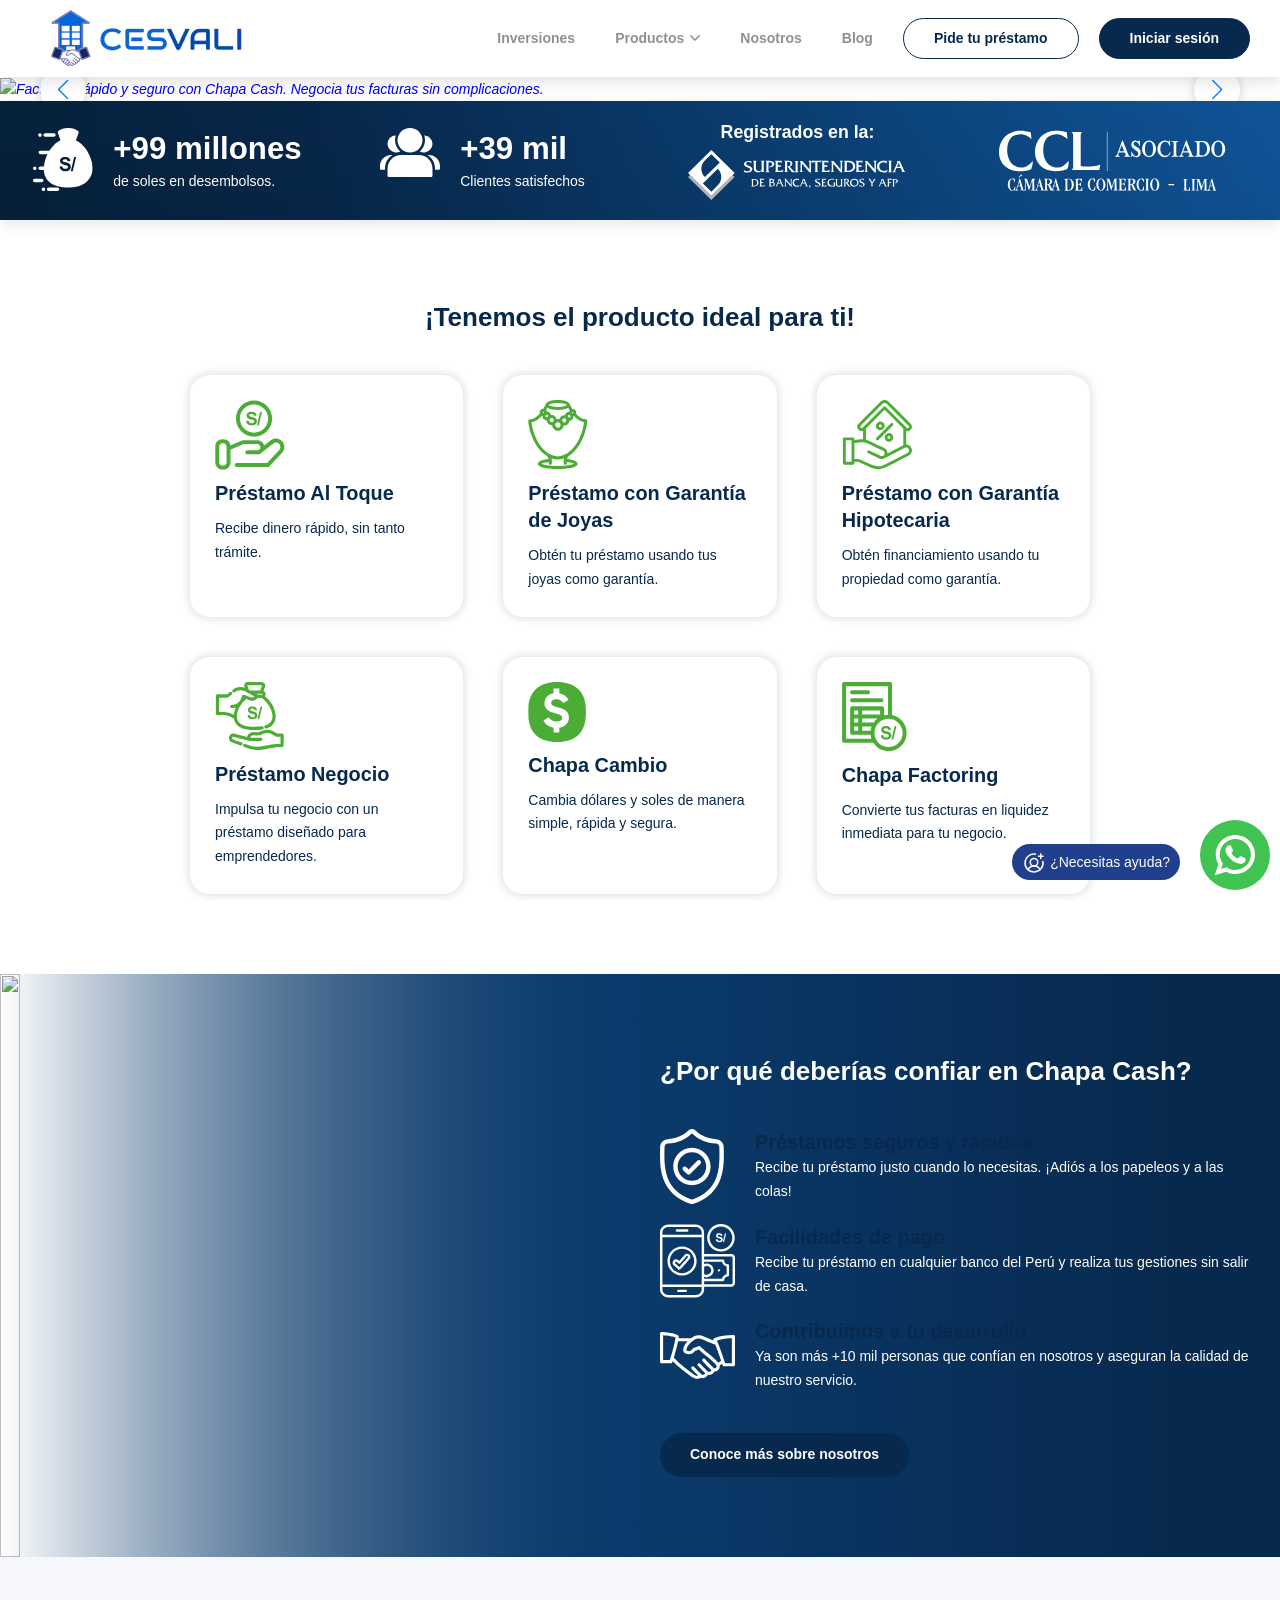
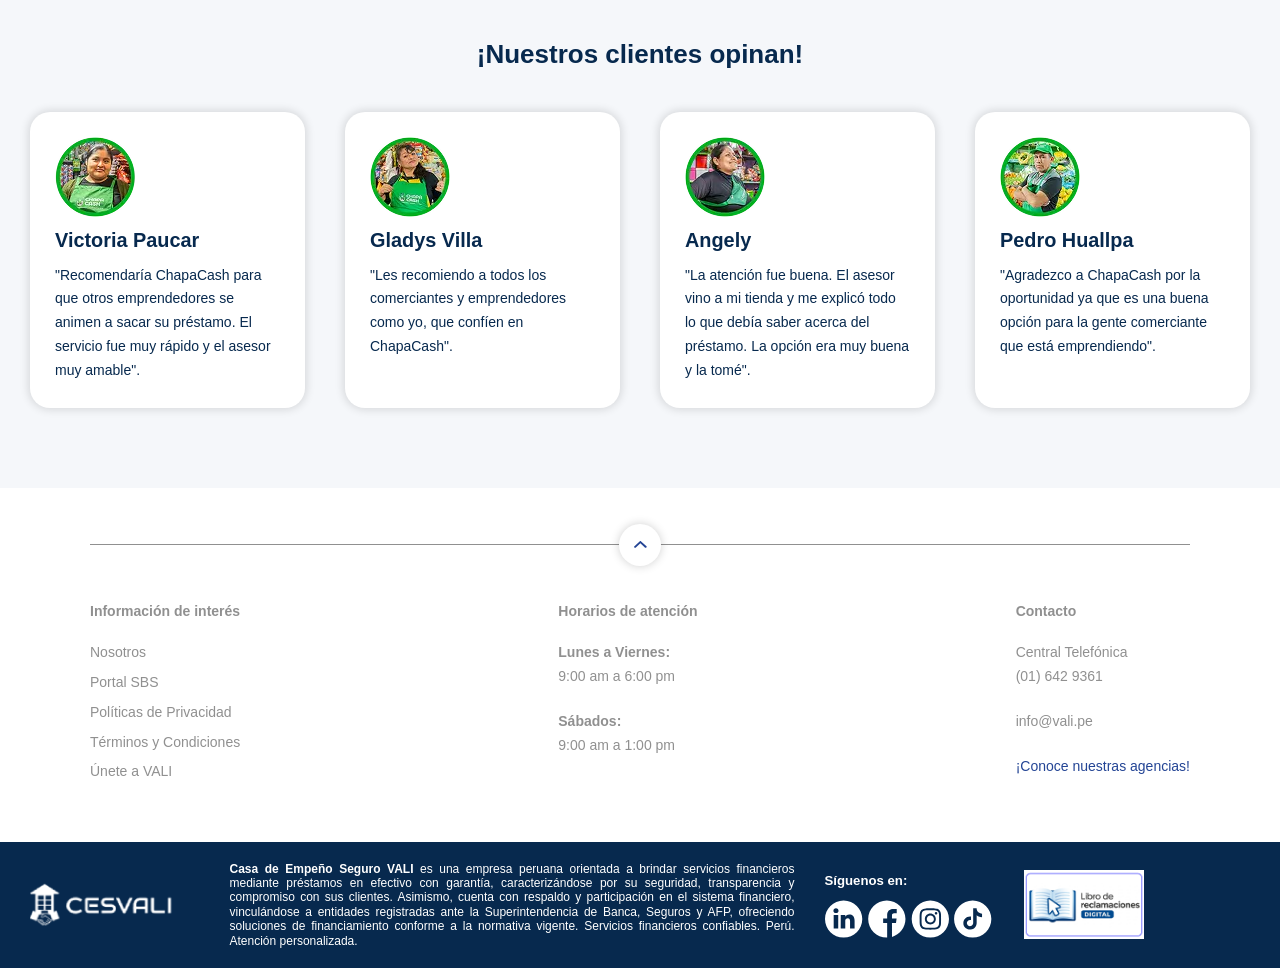
==== index.html @ 9a9c627a "up2026" ====
<!DOCTYPE html>
<!-- saved from url=(0025)https://chapacash.com.pe/ -->
<html lang="es"><head><meta http-equiv="Content-Type" content="text/html; charset=UTF-8">
    
    <meta name="viewport" content="width=device-width, initial-scale=1.0">
<title>CESVALI | Préstamos online | Préstamos con garantía</title>
    	<style>img:is([sizes="auto" i], [sizes^="auto," i]) { contain-intrinsic-size: 3000px 1500px }</style>
	
<!-- Google Tag Manager for WordPress by gtm4wp.com -->
<script async src="./js/vendor/gtm.js"></script>
<script data-cfasync="false" data-pagespeed-no-defer="">
	var gtm4wp_datalayer_name = "dataLayer";
	var dataLayer = dataLayer || [];
</script>
<!-- End Google Tag Manager for WordPress by gtm4wp.com -->
<!-- Optimización en motores de búsqueda por Rank Math PRO -  https://rankmath.com/ -->
<meta name="description" content="Casa de Empeño Seguro VALI, empresa registrada en la SBS, ofrece préstamos en efectivo con garantía y atención personalizada. ¡Solicita el tuyo hoy!.">
<meta name="robots" content="follow, index, max-snippet:-1, max-video-preview:-1, max-image-preview:large">
<link rel="canonical" href="https://chapacash.com.pe/">
<meta property="og:locale" content="es_ES">
<meta property="og:type" content="website">
<meta property="og:title" content="CESVALI | Préstamos online | Préstamos con garantía">
<meta property="og:description" content="Chapa Cash, empresa registrada en la SBS, con más de 15,000 clientes y ofrece préstamos personales, con garantía y para negocios. ¡Solicita el tuyo hoy!.">
<meta property="og:url" content="https://chapacash.com.pe/">
<meta property="og:site_name" content="Chapa Cash">
<meta property="og:updated_time" content="2026-01-22T10:25:17-05:00">
<meta name="twitter:card" content="summary_large_image">
<meta name="twitter:title" content="CESVALI | Préstamos online | Préstamos con garantía">
<meta name="twitter:description" content="Casa de Empeño Seguro VALI, empresa registrada en la SBS, ofrece préstamos en efectivo con garantía y atención personalizada. ¡Solicita el tuyo hoy!.">
<meta name="twitter:label1" content="Escrito por">
<meta name="twitter:data1" content="Contenidos Chapa Cash">
<meta name="twitter:label2" content="Tiempo de lectura">
<meta name="twitter:data2" content="Menos de un minuto">
<script type="application/ld+json" class="rank-math-schema-pro">{"@context":"https://schema.org","@graph":[{"@type":"Place","@id":"https://chapacash.com.pe/#place","geo":{"@type":"GeoCoordinates","latitude":"-12.113173719716611","longitude":" -77.04455110586906"},"hasMap":"https://www.google.com/maps/search/?api=1&amp;query=-12.113173719716611, -77.04455110586906","address":{"@type":"PostalAddress","streetAddress":"Av. Mariscal La Mar 750","addressLocality":"Lima","addressRegion":"Lima","postalCode":"Lima 18"}},{"@type":["FinancialService","Organization"],"@id":"https://chapacash.com.pe/#organization","name":"Chapa Cash","url":"https://chapacash.com.pe","sameAs":["https://www.facebook.com/Chapacash"],"email":"info@chapacash.com.pe","address":{"@type":"PostalAddress","streetAddress":"Av. Mariscal La Mar 750","addressLocality":"Lima","addressRegion":"Lima","postalCode":"Lima 18"},"logo":{"@type":"ImageObject","@id":"https://chapacash.com.pe/#logo","url":"https://chapacash.com.pe/wp-content/uploads/2025/03/LOGO-CHAPACASH-01.png","contentUrl":"https://chapacash.com.pe/wp-content/uploads/2025/03/LOGO-CHAPACASH-01.png","caption":"CESVALI","inLanguage":"es","width":"2250","height":"2250"},"openingHours":["Monday,Tuesday,Wednesday,Thursday,Friday 09:00-18:00","Saturday 09:00-13:00"],"description":"Casa de Empe\u00f1o Seguro VALI brinda servicios financieros confiables en Per\u00fa mediante pr\u00e9stamos en efectivo con garant\u00eda, con procesos r\u00e1pidos, transparencia y atenci\u00f3n personalizada.","legalName":"20603736258","location":{"@id":"https://chapacash.com.pe/#place"},"image":{"@id":"https://chapacash.com.pe/#logo"},"telephone":"016429361"},{"@type":"WebSite","@id":"https://chapacash.com.pe/#website","url":"https://chapacash.com.pe","name":"Chapa Cash","alternateName":"Chapa Cash","publisher":{"@id":"https://chapacash.com.pe/#organization"},"inLanguage":"es","potentialAction":{"@type":"SearchAction","target":"https://chapacash.com.pe/?s={search_term_string}","query-input":"required name=search_term_string"}},{"@type":"WebPage","@id":"https://chapacash.com.pe/#webpage","url":"https://chapacash.com.pe/","name":"Chapa Cash | Pr\u00e9stamos online | Pr\u00e9stamos con garant\u00eda","datePublished":"2019-05-14T02:47:32-05:00","dateModified":"2026-01-22T10:25:17-05:00","about":{"@id":"https://chapacash.com.pe/#organization"},"isPartOf":{"@id":"https://chapacash.com.pe/#website"},"inLanguage":"es"}]}</script>
<meta name="google-site-verification" content="Toe5uZxpFS9W_JtcWbZVCgaFG1nplwJ4oa2JSf9uozc">
<!-- /Plugin Rank Math WordPress SEO -->

<link rel="dns-prefetch" href="https://cdn.jsdelivr.net/">
<link rel="dns-prefetch" href="https://fonts.googleapis.com/">
<script type="text/javascript">
/* <![CDATA[ */
window._wpemojiSettings = {"baseUrl":"https:\/\/s.w.org\/images\/core\/emoji\/16.0.1\/72x72\/","ext":".png","svgUrl":"https:\/\/s.w.org\/images\/core\/emoji\/16.0.1\/svg\/","svgExt":".svg","source":{"concatemoji":"https:\/\/chapacash.com.pe\/wp-includes\/js\/wp-emoji-release.min.js?ver=6.8.5"}};
/*! This file is auto-generated */
!function(s,n){var o,i,e;function c(e){try{var t={supportTests:e,timestamp:(new Date).valueOf()};sessionStorage.setItem(o,JSON.stringify(t))}catch(e){}}function p(e,t,n){e.clearRect(0,0,e.canvas.width,e.canvas.height),e.fillText(t,0,0);var t=new Uint32Array(e.getImageData(0,0,e.canvas.width,e.canvas.height).data),a=(e.clearRect(0,0,e.canvas.width,e.canvas.height),e.fillText(n,0,0),new Uint32Array(e.getImageData(0,0,e.canvas.width,e.canvas.height).data));return t.every(function(e,t){return e===a[t]})}function u(e,t){e.clearRect(0,0,e.canvas.width,e.canvas.height),e.fillText(t,0,0);for(var n=e.getImageData(16,16,1,1),a=0;a<n.data.length;a++)if(0!==n.data[a])return!1;return!0}function f(e,t,n,a){switch(t){case"flag":return n(e,"\ud83c\udff3\ufe0f\u200d\u26a7\ufe0f","\ud83c\udff3\ufe0f\u200b\u26a7\ufe0f")?!1:!n(e,"\ud83c\udde8\ud83c\uddf6","\ud83c\udde8\u200b\ud83c\uddf6")&&!n(e,"\ud83c\udff4\udb40\udc67\udb40\udc62\udb40\udc65\udb40\udc6e\udb40\udc67\udb40\udc7f","\ud83c\udff4\u200b\udb40\udc67\u200b\udb40\udc62\u200b\udb40\udc65\u200b\udb40\udc6e\u200b\udb40\udc67\u200b\udb40\udc7f");case"emoji":return!a(e,"\ud83e\udedf")}return!1}function g(e,t,n,a){var r="undefined"!=typeof WorkerGlobalScope&&self instanceof WorkerGlobalScope?new OffscreenCanvas(300,150):s.createElement("canvas"),o=r.getContext("2d",{willReadFrequently:!0}),i=(o.textBaseline="top",o.font="600 32px Arial",{});return e.forEach(function(e){i[e]=t(o,e,n,a)}),i}function t(e){var t=s.createElement("script");t.src=e,t.defer=!0,s.head.appendChild(t)}"undefined"!=typeof Promise&&(o="wpEmojiSettingsSupports",i=["flag","emoji"],n.supports={everything:!0,everythingExceptFlag:!0},e=new Promise(function(e){s.addEventListener("DOMContentLoaded",e,{once:!0})}),new Promise(function(t){var n=function(){try{var e=JSON.parse(sessionStorage.getItem(o));if("object"==typeof e&&"number"==typeof e.timestamp&&(new Date).valueOf()<e.timestamp+604800&&"object"==typeof e.supportTests)return e.supportTests}catch(e){}return null}();if(!n){if("undefined"!=typeof Worker&&"undefined"!=typeof OffscreenCanvas&&"undefined"!=typeof URL&&URL.createObjectURL&&"undefined"!=typeof Blob)try{var e="postMessage("+g.toString()+"("+[JSON.stringify(i),f.toString(),p.toString(),u.toString()].join(",")+"));",a=new Blob([e],{type:"text/javascript"}),r=new Worker(URL.createObjectURL(a),{name:"wpTestEmojiSupports"});return void(r.onmessage=function(e){c(n=e.data),r.terminate(),t(n)})}catch(e){}c(n=g(i,f,p,u))}t(n)}).then(function(e){for(var t in e)n.supports[t]=e[t],n.supports.everything=n.supports.everything&&n.supports[t],"flag"!==t&&(n.supports.everythingExceptFlag=n.supports.everythingExceptFlag&&n.supports[t]);n.supports.everythingExceptFlag=n.supports.everythingExceptFlag&&!n.supports.flag,n.DOMReady=!1,n.readyCallback=function(){n.DOMReady=!0}}).then(function(){return e}).then(function(){var e;n.supports.everything||(n.readyCallback(),(e=n.source||{}).concatemoji?t(e.concatemoji):e.wpemoji&&e.twemoji&&(t(e.twemoji),t(e.wpemoji)))}))}((window,document),window._wpemojiSettings);
/* ]]> */
</script>
<style id="wp-emoji-styles-inline-css" type="text/css">

	img.wp-smiley, img.emoji {
		display: inline !important;
		border: none !important;
		box-shadow: none !important;
		height: 1em !important;
		width: 1em !important;
		margin: 0 0.07em !important;
		vertical-align: -0.1em !important;
		background: none !important;
		padding: 0 !important;
	}
</style>
<link rel="stylesheet" id="wp-block-library-css" href="./css/global/style.min.css" type="text/css" media="all">
<style id="classic-theme-styles-inline-css" type="text/css">
/*! This file is auto-generated */
.wp-block-button__link{color:#fff;background-color:#32373c;border-radius:9999px;box-shadow:none;text-decoration:none;padding:calc(.667em + 2px) calc(1.333em + 2px);font-size:1.125em}.wp-block-file__button{background:#32373c;color:#fff;text-decoration:none}
</style>
<style id="global-styles-inline-css" type="text/css">
:root{--wp--preset--aspect-ratio--square: 1;--wp--preset--aspect-ratio--4-3: 4/3;--wp--preset--aspect-ratio--3-4: 3/4;--wp--preset--aspect-ratio--3-2: 3/2;--wp--preset--aspect-ratio--2-3: 2/3;--wp--preset--aspect-ratio--16-9: 16/9;--wp--preset--aspect-ratio--9-16: 9/16;--wp--preset--color--black: #000000;--wp--preset--color--cyan-bluish-gray: #abb8c3;--wp--preset--color--white: #ffffff;--wp--preset--color--pale-pink: #f78da7;--wp--preset--color--vivid-red: #cf2e2e;--wp--preset--color--luminous-vivid-orange: #ff6900;--wp--preset--color--luminous-vivid-amber: #fcb900;--wp--preset--color--light-green-cyan: #7bdcb5;--wp--preset--color--vivid-green-cyan: #00d084;--wp--preset--color--pale-cyan-blue: #8ed1fc;--wp--preset--color--vivid-cyan-blue: #0693e3;--wp--preset--color--vivid-purple: #9b51e0;--wp--preset--gradient--vivid-cyan-blue-to-vivid-purple: linear-gradient(135deg,rgba(6,147,227,1) 0%,rgb(155,81,224) 100%);--wp--preset--gradient--light-green-cyan-to-vivid-green-cyan: linear-gradient(135deg,rgb(122,220,180) 0%,rgb(0,208,130) 100%);--wp--preset--gradient--luminous-vivid-amber-to-luminous-vivid-orange: linear-gradient(135deg,rgba(252,185,0,1) 0%,rgba(255,105,0,1) 100%);--wp--preset--gradient--luminous-vivid-orange-to-vivid-red: linear-gradient(135deg,rgba(255,105,0,1) 0%,rgb(207,46,46) 100%);--wp--preset--gradient--very-light-gray-to-cyan-bluish-gray: linear-gradient(135deg,rgb(238,238,238) 0%,rgb(169,184,195) 100%);--wp--preset--gradient--cool-to-warm-spectrum: linear-gradient(135deg,rgb(74,234,220) 0%,rgb(151,120,209) 20%,rgb(207,42,186) 40%,rgb(238,44,130) 60%,rgb(251,105,98) 80%,rgb(254,248,76) 100%);--wp--preset--gradient--blush-light-purple: linear-gradient(135deg,rgb(255,206,236) 0%,rgb(152,150,240) 100%);--wp--preset--gradient--blush-bordeaux: linear-gradient(135deg,rgb(254,205,165) 0%,rgb(254,45,45) 50%,rgb(107,0,62) 100%);--wp--preset--gradient--luminous-dusk: linear-gradient(135deg,rgb(255,203,112) 0%,rgb(199,81,192) 50%,rgb(65,88,208) 100%);--wp--preset--gradient--pale-ocean: linear-gradient(135deg,rgb(255,245,203) 0%,rgb(182,227,212) 50%,rgb(51,167,181) 100%);--wp--preset--gradient--electric-grass: linear-gradient(135deg,rgb(202,248,128) 0%,rgb(113,206,126) 100%);--wp--preset--gradient--midnight: linear-gradient(135deg,rgb(2,3,129) 0%,rgb(40,116,252) 100%);--wp--preset--font-size--small: 13px;--wp--preset--font-size--medium: 20px;--wp--preset--font-size--large: 36px;--wp--preset--font-size--x-large: 42px;--wp--preset--spacing--20: 0.44rem;--wp--preset--spacing--30: 0.67rem;--wp--preset--spacing--40: 1rem;--wp--preset--spacing--50: 1.5rem;--wp--preset--spacing--60: 2.25rem;--wp--preset--spacing--70: 3.38rem;--wp--preset--spacing--80: 5.06rem;--wp--preset--shadow--natural: 6px 6px 9px rgba(0, 0, 0, 0.2);--wp--preset--shadow--deep: 12px 12px 50px rgba(0, 0, 0, 0.4);--wp--preset--shadow--sharp: 6px 6px 0px rgba(0, 0, 0, 0.2);--wp--preset--shadow--outlined: 6px 6px 0px -3px rgba(255, 255, 255, 1), 6px 6px rgba(0, 0, 0, 1);--wp--preset--shadow--crisp: 6px 6px 0px rgba(0, 0, 0, 1);}:where(.is-layout-flex){gap: 0.5em;}:where(.is-layout-grid){gap: 0.5em;}body .is-layout-flex{display: flex;}.is-layout-flex{flex-wrap: wrap;align-items: center;}.is-layout-flex > :is(*, div){margin: 0;}body .is-layout-grid{display: grid;}.is-layout-grid > :is(*, div){margin: 0;}:where(.wp-block-columns.is-layout-flex){gap: 2em;}:where(.wp-block-columns.is-layout-grid){gap: 2em;}:where(.wp-block-post-template.is-layout-flex){gap: 1.25em;}:where(.wp-block-post-template.is-layout-grid){gap: 1.25em;}.has-black-color{color: var(--wp--preset--color--black) !important;}.has-cyan-bluish-gray-color{color: var(--wp--preset--color--cyan-bluish-gray) !important;}.has-white-color{color: var(--wp--preset--color--white) !important;}.has-pale-pink-color{color: var(--wp--preset--color--pale-pink) !important;}.has-vivid-red-color{color: var(--wp--preset--color--vivid-red) !important;}.has-luminous-vivid-orange-color{color: var(--wp--preset--color--luminous-vivid-orange) !important;}.has-luminous-vivid-amber-color{color: var(--wp--preset--color--luminous-vivid-amber) !important;}.has-light-green-cyan-color{color: var(--wp--preset--color--light-green-cyan) !important;}.has-vivid-green-cyan-color{color: var(--wp--preset--color--vivid-green-cyan) !important;}.has-pale-cyan-blue-color{color: var(--wp--preset--color--pale-cyan-blue) !important;}.has-vivid-cyan-blue-color{color: var(--wp--preset--color--vivid-cyan-blue) !important;}.has-vivid-purple-color{color: var(--wp--preset--color--vivid-purple) !important;}.has-black-background-color{background-color: var(--wp--preset--color--black) !important;}.has-cyan-bluish-gray-background-color{background-color: var(--wp--preset--color--cyan-bluish-gray) !important;}.has-white-background-color{background-color: var(--wp--preset--color--white) !important;}.has-pale-pink-background-color{background-color: var(--wp--preset--color--pale-pink) !important;}.has-vivid-red-background-color{background-color: var(--wp--preset--color--vivid-red) !important;}.has-luminous-vivid-orange-background-color{background-color: var(--wp--preset--color--luminous-vivid-orange) !important;}.has-luminous-vivid-amber-background-color{background-color: var(--wp--preset--color--luminous-vivid-amber) !important;}.has-light-green-cyan-background-color{background-color: var(--wp--preset--color--light-green-cyan) !important;}.has-vivid-green-cyan-background-color{background-color: var(--wp--preset--color--vivid-green-cyan) !important;}.has-pale-cyan-blue-background-color{background-color: var(--wp--preset--color--pale-cyan-blue) !important;}.has-vivid-cyan-blue-background-color{background-color: var(--wp--preset--color--vivid-cyan-blue) !important;}.has-vivid-purple-background-color{background-color: var(--wp--preset--color--vivid-purple) !important;}.has-black-border-color{border-color: var(--wp--preset--color--black) !important;}.has-cyan-bluish-gray-border-color{border-color: var(--wp--preset--color--cyan-bluish-gray) !important;}.has-white-border-color{border-color: var(--wp--preset--color--white) !important;}.has-pale-pink-border-color{border-color: var(--wp--preset--color--pale-pink) !important;}.has-vivid-red-border-color{border-color: var(--wp--preset--color--vivid-red) !important;}.has-luminous-vivid-orange-border-color{border-color: var(--wp--preset--color--luminous-vivid-orange) !important;}.has-luminous-vivid-amber-border-color{border-color: var(--wp--preset--color--luminous-vivid-amber) !important;}.has-light-green-cyan-border-color{border-color: var(--wp--preset--color--light-green-cyan) !important;}.has-vivid-green-cyan-border-color{border-color: var(--wp--preset--color--vivid-green-cyan) !important;}.has-pale-cyan-blue-border-color{border-color: var(--wp--preset--color--pale-cyan-blue) !important;}.has-vivid-cyan-blue-border-color{border-color: var(--wp--preset--color--vivid-cyan-blue) !important;}.has-vivid-purple-border-color{border-color: var(--wp--preset--color--vivid-purple) !important;}.has-vivid-cyan-blue-to-vivid-purple-gradient-background{background: var(--wp--preset--gradient--vivid-cyan-blue-to-vivid-purple) !important;}.has-light-green-cyan-to-vivid-green-cyan-gradient-background{background: var(--wp--preset--gradient--light-green-cyan-to-vivid-green-cyan) !important;}.has-luminous-vivid-amber-to-luminous-vivid-orange-gradient-background{background: var(--wp--preset--gradient--luminous-vivid-amber-to-luminous-vivid-orange) !important;}.has-luminous-vivid-orange-to-vivid-red-gradient-background{background: var(--wp--preset--gradient--luminous-vivid-orange-to-vivid-red) !important;}.has-very-light-gray-to-cyan-bluish-gray-gradient-background{background: var(--wp--preset--gradient--very-light-gray-to-cyan-bluish-gray) !important;}.has-cool-to-warm-spectrum-gradient-background{background: var(--wp--preset--gradient--cool-to-warm-spectrum) !important;}.has-blush-light-purple-gradient-background{background: var(--wp--preset--gradient--blush-light-purple) !important;}.has-blush-bordeaux-gradient-background{background: var(--wp--preset--gradient--blush-bordeaux) !important;}.has-luminous-dusk-gradient-background{background: var(--wp--preset--gradient--luminous-dusk) !important;}.has-pale-ocean-gradient-background{background: var(--wp--preset--gradient--pale-ocean) !important;}.has-electric-grass-gradient-background{background: var(--wp--preset--gradient--electric-grass) !important;}.has-midnight-gradient-background{background: var(--wp--preset--gradient--midnight) !important;}.has-small-font-size{font-size: var(--wp--preset--font-size--small) !important;}.has-medium-font-size{font-size: var(--wp--preset--font-size--medium) !important;}.has-large-font-size{font-size: var(--wp--preset--font-size--large) !important;}.has-x-large-font-size{font-size: var(--wp--preset--font-size--x-large) !important;}
:where(.wp-block-post-template.is-layout-flex){gap: 1.25em;}:where(.wp-block-post-template.is-layout-grid){gap: 1.25em;}
:where(.wp-block-columns.is-layout-flex){gap: 2em;}:where(.wp-block-columns.is-layout-grid){gap: 2em;}
:root :where(.wp-block-pullquote){font-size: 1.5em;line-height: 1.6;}
</style>
<style type="text/css">@font-face {font-family:Montserrat;font-style:normal;font-weight:100 900;src:url(/cf-fonts/v/montserrat/5.0.16/cyrillic/wght/normal.woff2);unicode-range:U+0301,U+0400-045F,U+0490-0491,U+04B0-04B1,U+2116;font-display:swap;}@font-face {font-family:Montserrat;font-style:normal;font-weight:100 900;src:url(/cf-fonts/v/montserrat/5.0.16/latin-ext/wght/normal.woff2);unicode-range:U+0100-02AF,U+0304,U+0308,U+0329,U+1E00-1E9F,U+1EF2-1EFF,U+2020,U+20A0-20AB,U+20AD-20CF,U+2113,U+2C60-2C7F,U+A720-A7FF;font-display:swap;}@font-face {font-family:Montserrat;font-style:normal;font-weight:100 900;src:url(/cf-fonts/v/montserrat/5.0.16/cyrillic-ext/wght/normal.woff2);unicode-range:U+0460-052F,U+1C80-1C88,U+20B4,U+2DE0-2DFF,U+A640-A69F,U+FE2E-FE2F;font-display:swap;}@font-face {font-family:Montserrat;font-style:normal;font-weight:100 900;src:url(/cf-fonts/v/montserrat/5.0.16/latin/wght/normal.woff2);unicode-range:U+0000-00FF,U+0131,U+0152-0153,U+02BB-02BC,U+02C6,U+02DA,U+02DC,U+0304,U+0308,U+0329,U+2000-206F,U+2074,U+20AC,U+2122,U+2191,U+2193,U+2212,U+2215,U+FEFF,U+FFFD;font-display:swap;}@font-face {font-family:Montserrat;font-style:normal;font-weight:100 900;src:url(/cf-fonts/v/montserrat/5.0.16/vietnamese/wght/normal.woff2);unicode-range:U+0102-0103,U+0110-0111,U+0128-0129,U+0168-0169,U+01A0-01A1,U+01AF-01B0,U+0300-0301,U+0303-0304,U+0308-0309,U+0323,U+0329,U+1EA0-1EF9,U+20AB;font-display:swap;}@font-face {font-family:Montserrat;font-style:italic;font-weight:100 900;src:url(/cf-fonts/v/montserrat/5.0.16/latin/wght/italic.woff2);unicode-range:U+0000-00FF,U+0131,U+0152-0153,U+02BB-02BC,U+02C6,U+02DA,U+02DC,U+0304,U+0308,U+0329,U+2000-206F,U+2074,U+20AC,U+2122,U+2191,U+2193,U+2212,U+2215,U+FEFF,U+FFFD;font-display:swap;}@font-face {font-family:Montserrat;font-style:italic;font-weight:100 900;src:url(/cf-fonts/v/montserrat/5.0.16/latin-ext/wght/italic.woff2);unicode-range:U+0100-02AF,U+0304,U+0308,U+0329,U+1E00-1E9F,U+1EF2-1EFF,U+2020,U+20A0-20AB,U+20AD-20CF,U+2113,U+2C60-2C7F,U+A720-A7FF;font-display:swap;}@font-face {font-family:Montserrat;font-style:italic;font-weight:100 900;src:url(/cf-fonts/v/montserrat/5.0.16/cyrillic-ext/wght/italic.woff2);unicode-range:U+0460-052F,U+1C80-1C88,U+20B4,U+2DE0-2DFF,U+A640-A69F,U+FE2E-FE2F;font-display:swap;}@font-face {font-family:Montserrat;font-style:italic;font-weight:100 900;src:url(/cf-fonts/v/montserrat/5.0.16/vietnamese/wght/italic.woff2);unicode-range:U+0102-0103,U+0110-0111,U+0128-0129,U+0168-0169,U+01A0-01A1,U+01AF-01B0,U+0300-0301,U+0303-0304,U+0308-0309,U+0323,U+0329,U+1EA0-1EF9,U+20AB;font-display:swap;}@font-face {font-family:Montserrat;font-style:italic;font-weight:100 900;src:url(/cf-fonts/v/montserrat/5.0.16/cyrillic/wght/italic.woff2);unicode-range:U+0301,U+0400-045F,U+0490-0491,U+04B0-04B1,U+2116;font-display:swap;}</style>
<link rel="stylesheet" id="chapacash-css" href="./css/global/style.css" type="text/css" media="all">
<link rel="stylesheet" id="swiper-css" href="./css/global/swiper-bundle.min.css" type="text/css" media="all">
<link rel="stylesheet" id="template-home-css" href="./css/pages/home/template-home.css" type="text/css" media="all">
<link rel="https://api.w.org/" href="https://chapacash.com.pe/wp-json/"><link rel="alternate" title="JSON" type="application/json" href="https://chapacash.com.pe/wp-json/wp/v2/pages/43"><link rel="EditURI" type="application/rsd+xml" title="RSD" href="https://chapacash.com.pe/xmlrpc.php?rsd">
<meta name="generator" content="WordPress 6.8.5">
<link rel="shortlink" href="https://chapacash.com.pe/">
<link rel="alternate" title="oEmbed (JSON)" type="application/json+oembed" href="https://chapacash.com.pe/wp-json/oembed/1.0/embed?url=https%3A%2F%2Fchapacash.com.pe%2F">
<link rel="alternate" title="oEmbed (XML)" type="text/xml+oembed" href="https://chapacash.com.pe/wp-json/oembed/1.0/embed?url=https%3A%2F%2Fchapacash.com.pe%2F&amp;format=xml">
<style type="text/css">
	span.cerrar-popup{
    position: absolute;
    background: #000000;
    width: 32px;
    height: 32px;
    font-size: 32px;
    text-align: center;
    display: flex;
    align-items: center;
    justify-content: center;
    border-radius: 32px;
    right: 0;
    color: white;
	cursor: pointer;
}
	
 #popup-personalizado {
            display: none;
            position: fixed;
            z-index: 1000;
            left: 0;
            top: 0;
            width: 100%;
            height: 100%;
            background-color: rgba(0,0,0,0.65);
            justify-content: center;
            align-items: center;
        }

        .popup-contenido {
             
            padding: 0px;
      
        }
		
		@media only screen and (min-width: 768px) {
		
		.popup-imagenes img {
			        height: 75vh;
       				border-radius: 20px;
		}		
		.popup-contenido {
			max-width: 75%;
			position: relative;
			top: 2.5vh;
			border-radius: 20px;
		}		
		.popimgmovil {
				display: none !important;
		}

		}
		
		
		
		
    </style>
<!-- Google Tag Manager for WordPress by gtm4wp.com -->
<!-- GTM Container placement set to automatic -->
<script data-cfasync="false" data-pagespeed-no-defer="" type="text/javascript">
	var dataLayer_content = {"pagePostType":"frontpage","pagePostType2":"single-page","pagePostAuthor":"Contenidos Chapa Cash"};
	dataLayer.push( dataLayer_content );
</script>
<script data-cfasync="false" data-pagespeed-no-defer="" type="text/javascript">
(function(w,d,s,l,i){w[l]=w[l]||[];w[l].push({'gtm.start':
new Date().getTime(),event:'gtm.js'});var f=d.getElementsByTagName(s)[0],
j=d.createElement(s),dl=l!='dataLayer'?'&l='+l:'';j.async=true;j.src=
'//www.googletagmanager.com/gtm.js?id='+i+dl;f.parentNode.insertBefore(j,f);
})(window,document,'script','dataLayer','GTM-T76DHMG');
</script>
<!-- End Google Tag Manager for WordPress by gtm4wp.com --><link rel="icon" href="https://chapacash.com.pe/wp-content/uploads/2025/03/cropped-Logo-Chapa-Cash-2-32x32.png" sizes="32x32">
<link rel="icon" href="https://chapacash.com.pe/wp-content/uploads/2025/03/cropped-Logo-Chapa-Cash-2-192x192.png" sizes="192x192">
<link rel="apple-touch-icon" href="https://chapacash.com.pe/wp-content/uploads/2025/03/cropped-Logo-Chapa-Cash-2-180x180.png">
<meta name="msapplication-TileImage" content="https://chapacash.com.pe/wp-content/uploads/2025/03/cropped-Logo-Chapa-Cash-2-270x270.png">
<script src="./js/vendor/wp-emoji-release.min.js" defer></script></head>
<body class="home wp-singular page-template page-template-template-home page-template-template-home-php page page-id-43 wp-theme-chapacash_new">

<header id="header" itemscope="" itemtype="https://schema.org/WPHeader">
    <div class="container">
        <a href="./index.html" itemprop="url">
            <img src="./assets/logos/logo-chapacash.svg" class="attachment-full size-full" alt="" title="logo-chapacash" loading="lazy" decoding="async">        </a>
				
        <!-- Botón para menú en dispositivos móviles -->
        <div class="rnz-menu-icon xl-hidden l-hidden m-hidden">
            <span></span>
            <span></span>
            <span></span>
            <span></span>
        </div>
				
				<!-- Menú -->
<nav id="menu-principal-container" class="menu-principal-class"><ul id="menu-menu" class="menu-principal"><li id="menu-item-7281" class="menu-item menu-item-type-post_type menu-item-object-page menu-item-7281 depth-0" itemscope="" itemtype="https://schema.org/SiteNavigationElement"><a itemprop="url" href="./interfaces/pages/gestora_fondos/">Inversiones</a></li>
<li id="menu-item-7146" class="menu-item menu-item-type-custom menu-item-object-custom menu-item-has-children menu-item-7146 depth-0 has-children" itemscope="" itemtype="https://schema.org/SiteNavigationElement"><a itemprop="url" href="https://chapacash.com.pe/#">Productos</a>
<ul itemscope="" itemtype="https://schema.org/SiteNavigationElement" class="sub-menu depth-1">
	<li id="menu-item-7219" class="menu-item menu-item-type-custom menu-item-object-custom menu-item-has-children menu-item-7219 depth-1  has-children" itemscope="" itemtype="https://schema.org/SiteNavigationElement"><a itemprop="url" href="https://chapacash.com.pe/#"><figure><img src="./assets/icons/menu-prestamos.svg" alt="Préstamos" loading="lazy"></figure>Préstamos</a>
	<ul itemscope="" itemtype="https://schema.org/SiteNavigationElement" class="sub-menu depth-2">
		<li id="menu-item-7220" class="menu-item menu-item-type-post_type menu-item-object-page menu-item-7220 depth-2" itemscope="" itemtype="https://schema.org/SiteNavigationElement"><a itemprop="url" href="https://chapacash.com.pe/prestamo-para-tu-negocio/">Préstamo para tu negocio</a></li>
		<li id="menu-item-7221" class="menu-item menu-item-type-post_type menu-item-object-page menu-item-7221 depth-2" itemscope="" itemtype="https://schema.org/SiteNavigationElement"><a itemprop="url" href="https://chapacash.com.pe/prestamo-con-garantia-de-joyas-de-oro/">Préstamo con garantía de joyas</a></li>
		<li id="menu-item-7294" class="menu-item menu-item-type-post_type menu-item-object-page menu-item-7294 depth-2" itemscope="" itemtype="https://schema.org/SiteNavigationElement"><a itemprop="url" href="https://chapacash.com.pe/prestamo-personal/">Préstamo Al Toque | 100% online</a></li>
		<li id="menu-item-7222" class="menu-item menu-item-type-post_type menu-item-object-page menu-item-7222 depth-2" itemscope="" itemtype="https://schema.org/SiteNavigationElement"><a itemprop="url" href="https://chapacash.com.pe/prestamo-con-garantia-hipotecaria/">Préstamo con garantía hipotecaria</a></li>
	</ul>
</li>
	<li id="menu-item-7224" class="menu-item menu-item-type-custom menu-item-object-custom menu-item-has-children menu-item-7224 depth-1  has-children" itemscope="" itemtype="https://schema.org/SiteNavigationElement"><a itemprop="url" href="https://chapacash.com.pe/#"><figure><img src="./assets/icons/menu-factoring.svg" alt="Factoring" loading="lazy"></figure>Factoring</a>
	<ul itemscope="" itemtype="https://schema.org/SiteNavigationElement" class="sub-menu depth-2">
		<li id="menu-item-7225" class="menu-item menu-item-type-post_type menu-item-object-page menu-item-7225 depth-2" itemscope="" itemtype="https://schema.org/SiteNavigationElement"><a itemprop="url" href="https://chapacash.com.pe/facturas-negociables/">Facturas negociables</a></li>
	</ul>
</li>
	<li id="menu-item-7226" class="menu-item menu-item-type-custom menu-item-object-custom menu-item-has-children menu-item-7226 depth-1  has-children" itemscope="" itemtype="https://schema.org/SiteNavigationElement"><a itemprop="url" href="https://chapacash.com.pe/#"><figure><img src="./assets/icons/menu-cambio.svg" alt="Tipo de cambio" loading="lazy"></figure>Tipo de cambio</a>
	<ul itemscope="" itemtype="https://schema.org/SiteNavigationElement" class="sub-menu depth-2">
		<li id="menu-item-7227" class="menu-item menu-item-type-custom menu-item-object-custom menu-item-7227 depth-2" itemscope="" itemtype="https://schema.org/SiteNavigationElement"><a itemprop="url" href="https://chapacambio.com/">Cambio de dólares</a></li>
	</ul>
</li>
</ul>
</li>
<li id="menu-item-7145" class="menu-item menu-item-type-post_type menu-item-object-page menu-item-7145 depth-0" itemscope="" itemtype="https://schema.org/SiteNavigationElement"><a itemprop="url" href="./interfaces/pages/nosotros/">Nosotros</a></li>
<li id="menu-item-7144" class="menu-item menu-item-type-post_type menu-item-object-page menu-item-7144 depth-0" itemscope="" itemtype="https://schema.org/SiteNavigationElement"><a itemprop="url" href="./interfaces/pages/blog/">Blog</a></li>
<li id="menu-item-7292" class="btn-login menu-item menu-item-type-custom menu-item-object-custom menu-item-7292 depth-0" itemscope="" itemtype="https://schema.org/SiteNavigationElement"><a itemprop="url" href="./interfaces/prestamos/" target="_blank" rel="noopener">Pide tu préstamo</a></li>
<li id="menu-item-7147" class="btn-registro menu-item menu-item-type-custom menu-item-object-custom menu-item-7147 depth-0" itemscope="" itemtype="https://schema.org/SiteNavigationElement"><a itemprop="url" href="https://portal.chapacash.com.pe/portal" target="_blank">Iniciar sesión</a></li>
</ul></nav>    </div>
</header>
<div id="hero-slider">
	<div class="swiper swiper-initialized swiper-horizontal swiper-backface-hidden">
		<div class="swiper-wrapper" id="swiper-wrapper-44475b46d9281853" aria-live="off" style="transition-duration: 0ms; transform: translate3d(-6112px, 0px, 0px); transition-delay: 0ms;">
			
			
			
			
			
		<div class="swiper-slide hero-slide swiper-slide-next" style="width: 1528px;" role="group" aria-label="3 / 5" data-swiper-slide-index="2">
				<a href="https://chapacash.com.pe/prestamo-con-garantia-de-joyas-de-oro/" target="">				<picture>
<source media="(max-width:767px)" srcset="https://chapacash.com.pe/wp-content/uploads/2025/03/slider-movil02.webp">                    <img width="1920" height="610" src="./assets/sliders/slider02.webp" class="attachment-full size-full" alt="Préstamo seguro con garantía de joyas de oro. Obtenga efectivo al instante." title="slider03" decoding="async" srcset="https://chapacash.com.pe/wp-content/uploads/2025/03/slider02.webp 1920w, https://chapacash.com.pe/wp-content/uploads/2025/03/slider02-300x95.webp 300w, https://chapacash.com.pe/wp-content/uploads/2025/03/slider02-1024x325.webp 1024w, https://chapacash.com.pe/wp-content/uploads/2025/03/slider02-768x244.webp 768w, https://chapacash.com.pe/wp-content/uploads/2025/03/slider02-1536x488.webp 1536w" sizes="(max-width: 1920px) 100vw, 1920px">
				</a>			</div><div class="swiper-slide hero-slide" style="width: 1528px;" role="group" aria-label="4 / 5" data-swiper-slide-index="3">
				<a href="https://chapacash.com.pe/prestamo-con-garantia-hipotecaria/" target="">				<picture>
<source media="(max-width:767px)" srcset="https://chapacash.com.pe/wp-content/uploads/2025/03/slider-movil03.webp">                    <img width="1920" height="610" src="./assets/sliders/slider03.webp" class="attachment-full size-full" alt="Préstamo con garantía hipotecaria. Dinero seguro con tu propiedad." title="slider05" decoding="async" srcset="https://chapacash.com.pe/wp-content/uploads/2025/03/slider03.webp 1920w, https://chapacash.com.pe/wp-content/uploads/2025/03/slider03-300x95.webp 300w, https://chapacash.com.pe/wp-content/uploads/2025/03/slider03-1024x325.webp 1024w, https://chapacash.com.pe/wp-content/uploads/2025/03/slider03-768x244.webp 768w, https://chapacash.com.pe/wp-content/uploads/2025/03/slider03-1536x488.webp 1536w" sizes="(max-width: 1920px) 100vw, 1920px">
				</a>			</div><div class="swiper-slide hero-slide" role="group" aria-label="5 / 5" data-swiper-slide-index="4" style="width: 1528px;">
				<a href="https://chapacash.com.pe/facturas-negociables/" target="">				<picture>
<source media="(max-width:767px)" srcset="https://chapacash.com.pe/wp-content/uploads/2025/03/slider-movil04.webp">                    <img width="1920" height="610" src="./assets/sliders/slider04.webp" class="attachment-full size-full" alt="Factoring rápido y seguro con Chapa Cash. Negocia tus facturas sin complicaciones." title="slider06" decoding="async" srcset="https://chapacash.com.pe/wp-content/uploads/2025/03/slider04.webp 1920w, https://chapacash.com.pe/wp-content/uploads/2025/03/slider04-300x95.webp 300w, https://chapacash.com.pe/wp-content/uploads/2025/03/slider04-1024x325.webp 1024w, https://chapacash.com.pe/wp-content/uploads/2025/03/slider04-768x244.webp 768w, https://chapacash.com.pe/wp-content/uploads/2025/03/slider04-1536x488.webp 1536w" sizes="(max-width: 1920px) 100vw, 1920px">
				</a>			</div><div class="swiper-slide hero-slide swiper-slide-prev" style="width: 1528px;" role="group" aria-label="1 / 5" data-swiper-slide-index="0">
				<a href="https://chapacash.com.pe/prestamosrapidosonline/?utm_source=google&amp;utm_medium=organic&amp;utm_campaign=home_banner_carrusel_negocio" target="">				<picture>
<source media="(max-width:767px)" srcset="https://chapacash.com.pe/wp-content/uploads/2025/03/slider-movil05.webp">                    <img width="1920" height="610" src="./assets/sliders/slider05.webp" class="attachment-full size-full" alt="Obtén tu préstamo para tu negocio con Chapa Cash, rápido y sin complicaciones." title="slider04" decoding="async" fetchpriority="high" srcset="https://chapacash.com.pe/wp-content/uploads/2025/03/slider05.webp 1920w, https://chapacash.com.pe/wp-content/uploads/2025/03/slider05-300x95.webp 300w, https://chapacash.com.pe/wp-content/uploads/2025/03/slider05-1024x325.webp 1024w, https://chapacash.com.pe/wp-content/uploads/2025/03/slider05-768x244.webp 768w, https://chapacash.com.pe/wp-content/uploads/2025/03/slider05-1536x488.webp 1536w" sizes="(max-width: 1920px) 100vw, 1920px">
				</a>			</div><div class="swiper-slide hero-slide swiper-slide-active" style="width: 1528px;" role="group" aria-label="2 / 5" data-swiper-slide-index="1">
				<a href="./interfaces/pages/gestora_fondos/" target="">				<picture>
<source media="(max-width:767px)" srcset="https://chapacash.com.pe/wp-content/uploads/2025/03/800x976-slider-Chapa-Fondos.webp">                    <img width="1920" height="610" src="./assets/sliders/Slider-Chapa-Fondos.webp" class="attachment-full size-full" alt="Gestora de fondos confiable, asesoría para inversiones privadas seguras y efectivas." title="slider01" decoding="async" srcset="https://chapacash.com.pe/wp-content/uploads/2025/03/Slider-Chapa-Fondos.webp 1920w, https://chapacash.com.pe/wp-content/uploads/2025/03/Slider-Chapa-Fondos-300x95.webp 300w, https://chapacash.com.pe/wp-content/uploads/2025/03/Slider-Chapa-Fondos-1024x325.webp 1024w, https://chapacash.com.pe/wp-content/uploads/2025/03/Slider-Chapa-Fondos-768x244.webp 768w, https://chapacash.com.pe/wp-content/uploads/2025/03/Slider-Chapa-Fondos-1536x488.webp 1536w" sizes="(max-width: 1920px) 100vw, 1920px">
				</a>			</div></div>
		<div class="swiper-buttons">
			<a href="https://chapacash.com.pe/#" class="swiper-button-prev" tabindex="0" role="button" aria-label="Previous slide" aria-controls="swiper-wrapper-44475b46d9281853"></a>
			<a href="https://chapacash.com.pe/#" class="swiper-button-next" tabindex="0" role="button" aria-label="Next slide" aria-controls="swiper-wrapper-44475b46d9281853"></a>
		</div>
	<span class="swiper-notification" aria-live="assertive" aria-atomic="true"></span></div>
</div>

<aside id="counters">
	<div class="container">
		<div id="slider-counters" data-mswiper="{&quot;loop&quot;:true,&quot;autoplay&quot;:{&quot;delay&quot;:4000},&quot;spaceBetween&quot;:40,&quot;navigation&quot;:{&quot;nextEl&quot;:&quot;.swiper-button-next&quot;,&quot;prevEl&quot;:&quot;.swiper-button-prev&quot;},&quot;breakpoints&quot;:{&quot;200&quot;:{&quot;slidesPerView&quot;:1},&quot;201&quot;:{&quot;480&quot;:{&quot;slidesPerView&quot;:2}}}}">
		<div class="cols-4 mwrapper">
<div class="mslide">			<div class="item-counter">
				<figure><img src="./assets/icons/hinfo01.svg" class="attachment-full size-full" alt="" title="hinfo01" decoding="async"></figure>
				<div class="item-counter__contenido">
					<h3>+<span class="counter" data-to="100">100</span> millones</h3>
					de soles en desembolsos.				</div>
			</div>
</div><div class="mslide">			<div class="item-counter">
				<figure><img src="./assets/icons/hinfo02.svg" class="attachment-full size-full" alt="" title="hinfo02" decoding="async"></figure>
				<div class="item-counter__contenido">
					<h3>+<span class="counter" data-to="40">40</span> mil</h3>
					Clientes satisfechos				</div>
			</div>
</div><div class="mslide">			<div class="item-titulo-imagen">
				<h3>Registrados en la:</h3>
				<figure><img src="./assets/icons/hinfo03.svg" class="attachment-full size-full" alt="" title="hinfo03" decoding="async"></figure>
			</div>
</div><div class="mslide">			<div class="item-imagen">
				<figure><img src="./assets/icons/hinfo04.svg" class="attachment-full size-full" alt="" title="hinfo04" decoding="async"></figure>
			</div>
</div>		</div>
		</div><!-- .slider-counters -->
	</div>
</aside>

<section id="products" class="section">
	<div class="container">
		<h2 class="section-title">¡Tenemos el producto ideal para ti!</h2>

			<div class="cols-3 s-cols-2 xs-cols-2">
				<article class="product">
					<a href="https://chapacash.com.pe/prestamosrapidosonline/?utm_source=google&amp;utm_medium=organic&amp;utm_campaign=home_productoidealparati_pat" target="_blank"></a>					<figure><img src="./assets/icons/producto-altoque.svg" class="attachment-full size-full" alt="" title="producto-altoque" decoding="async"></figure>
					<h3>Préstamo Al Toque</h3>
					<div class="s-hidden xs-hidden">Recibe dinero rápido, sin tanto trámite.</div>
				</article>
				<article class="product">
					<a href="https://chapacash.com.pe/prestamo-con-garantia-de-joyas-de-oro/" target=""></a>					<figure><img src="./assets/icons/producto-joyas.svg" class="attachment-full size-full" alt="" title="producto-joyas" decoding="async"></figure>
					<h3>Préstamo con Garantía de Joyas</h3>
					<div class="s-hidden xs-hidden">Obtén tu préstamo usando tus joyas como garantía.</div>
				</article>
				<article class="product">
					<a href="https://chapacash.com.pe/prestamo-con-garantia-hipotecaria/" target=""></a>					<figure><img src="./assets/icons/producto-hipotecario.svg" class="attachment-full size-full" alt="" title="producto-hipotecario" decoding="async"></figure>
					<h3>Préstamo con Garantía Hipotecaria</h3>
					<div class="s-hidden xs-hidden">Obtén financiamiento usando tu propiedad como garantía.</div>
				</article>
				<article class="product">
					<a href="https://chapacash.com.pe/prestamosrapidosonline/?utm_source=google&amp;utm_medium=organic&amp;utm_campaign=home_productoidealparati_negocio" target=""></a>					<figure><img src="./assets/icons/producto-negocio.svg" class="attachment-full size-full" alt="" title="producto-negocio" decoding="async"></figure>
					<h3>Préstamo Negocio</h3>
					<div class="s-hidden xs-hidden">Impulsa tu negocio con un préstamo diseñado para emprendedores.</div>
				</article>
				<article class="product">
					<a href="https://chapacambio.com/" target="_blank"></a>					<figure><img src="./assets/icons/producto-chapacambio.svg" class="attachment-full size-full" alt="" title="producto-chapacambio" decoding="async"></figure>
					<h3>Chapa Cambio</h3>
					<div class="s-hidden xs-hidden">Cambia dólares y soles de manera simple, rápida y segura.</div>
				</article>
				<article class="product">
					<a href="https://chapacash.com.pe/facturas-negociables/" target=""></a>					<figure><img src="./assets/icons/producto-factoring.svg" class="attachment-full size-full" alt="" title="producto-factoring" decoding="async"></figure>
					<h3>Chapa Factoring</h3>
					<div class="s-hidden xs-hidden">Convierte tus facturas en liquidez inmediata para tu negocio.</div>
				</article>
			</div>
		</div>
	
</section>

<section id="trust" class="section">
	<div class="trust-background s-hidden xs-hidden">
		<figure><img width="1058" height="650" src="./assets/images/home-trust.webp" class="attachment-full size-full" alt="" title="home-trust" decoding="async" srcset="https://chapacash.com.pe/wp-content/uploads/2025/03/home-trust.webp 1058w, https://chapacash.com.pe/wp-content/uploads/2025/03/home-trust-300x184.webp 300w, https://chapacash.com.pe/wp-content/uploads/2025/03/home-trust-1024x629.webp 1024w, https://chapacash.com.pe/wp-content/uploads/2025/03/home-trust-768x472.webp 768w" sizes="(max-width: 1058px) 100vw, 1058px"></figure>
	</div>
	<div class="container cols-2 s-cols xs-cols">
		<div class="trust-blank s-hidden xs-hidden"></div>
		<div class="trust-content">
			<h2 class="section-title">¿Por qué deberías confiar en Chapa Cash?</h2>
			<div class="trust-list">
				<div class="trust-item">
					<figure><img src="./assets/icons/pq-elegirnos01.svg" class="attachment-full size-full" alt="" title="pq-elegirnos01" decoding="async"></figure>
					<div class="trust-item__content">
						<h3>Préstamos seguros y rápidos</h3>
						<div>Recibe tu préstamo justo cuando lo necesitas.
¡Adiós a los papeleos y a las colas!</div>
					</div>
				</div>
				<div class="trust-item">
					<figure><img src="./assets/icons/pq-elegirnos02.svg" class="attachment-full size-full" alt="" title="pq-elegirnos02" decoding="async"></figure>
					<div class="trust-item__content">
						<h3>Facilidades de pago</h3>
						<div>Recibe tu préstamo en cualquier banco del Perú
y realiza tus gestiones sin salir de casa.</div>
					</div>
				</div>
				<div class="trust-item">
					<figure><img src="./assets/icons/pq-elegirnos03.svg" class="attachment-full size-full" alt="" title="pq-elegirnos03" decoding="async"></figure>
					<div class="trust-item__content">
						<h3>Contribuimos a tu desarrollo</h3>
						<div>Ya son más +10 mil personas que confían en nosotros y aseguran la calidad de nuestro servicio.</div>
					</div>
				</div>
			</div>

			<a href="https://chapacash.com.pe/nosotros/" target="" class="btn">Conoce más sobre nosotros</a>		</div>
	</div>
</section>

<section id="testimonials" class="section">
	<div class="container">
		<h2 class="section-title">¡Nuestros clientes opinan!</h2>

		<div id="slider-testimonios" data-mswiper="{&quot;loop&quot;:true,&quot;spaceBetween&quot;:40,&quot;navigation&quot;:{&quot;nextEl&quot;:&quot;.swiper-button-next&quot;,&quot;prevEl&quot;:&quot;.swiper-button-prev&quot;},&quot;breakpoints&quot;:{&quot;200&quot;:{&quot;slidesPerView&quot;:1},&quot;201&quot;:{&quot;480&quot;:{&quot;slidesPerView&quot;:2}}}}">
		<div class="cols-4 mwrapper">
			<div class="mslide">
				<article class="testimonial">
					<figure><img width="81" height="80" src="./assets/images/testimonio01.webp" class="attachment-full size-full" alt="" title="testimonio01" decoding="async"></figure>
					<h3>Victoria Paucar </h3>
					<div>"Recomendaría ChapaCash para que otros emprendedores se animen a sacar su préstamo.
El servicio fue muy rápido y el asesor muy amable".</div>
				</article>
			</div>
			<div class="mslide">
				<article class="testimonial">
					<figure><img width="80" height="80" src="./assets/images/testimonio02.webp" class="attachment-full size-full" alt="" title="testimonio02" decoding="async"></figure>
					<h3>Gladys Villa</h3>
					<div>"Les recomiendo a todos los comerciantes y emprendedores como yo, que confíen en ChapaCash".</div>
				</article>
			</div>
			<div class="mslide">
				<article class="testimonial">
					<figure><img width="80" height="80" src="./assets/images/testimonio03.webp" class="attachment-full size-full" alt="" title="testimonio03" decoding="async"></figure>
					<h3>Angely</h3>
					<div>"La atención fue buena.
El asesor vino a mi tienda y me explicó todo lo que debía saber acerca del préstamo. La opción era muy buena y la tomé".</div>
				</article>
			</div>
			<div class="mslide">
				<article class="testimonial">
					<figure><img width="80" height="80" src="./assets/images/testimonio04.webp" class="attachment-full size-full" alt="" title="testimonio04" decoding="async"></figure>
					<h3>Pedro Huallpa</h3>
					<div>"Agradezco a ChapaCash por la oportunidad ya que es una buena opción para la gente comerciante que está emprendiendo".</div>
				</article>
			</div>
		</div>
			<div class="swiper-buttons">
				<a href="https://chapacash.com.pe/#" class="swiper-button-prev"></a>
				<a href="https://chapacash.com.pe/#" class="swiper-button-next"></a>
			</div>
		</div>
	</div>
</section>


<footer id="footer">
    <div class="footer-links">
		<div class="container">
			<a href="https://chapacash.com.pe/#" data-action="scrollto" class="scrolltop"><span></span></a>
<div class="footer-block"><h3 class="footer-block__title">Información de interés</h3><div class="footer-block__content"><ul class="footer-block__links"><li><a href="https://chapacash.com.pe/nosotros/" target="">Nosotros</a></li><li><a href="https://www.sbs.gob.pe/" target="_blank">Portal SBS</a></li><li><a href="https://chapacash.com.pe/politica-de-privacidad/" target="">Políticas de Privacidad</a></li><li><a href="https://chapacash.com.pe/terminos-y-condiciones/" target="">Términos y Condiciones</a></li><li><a href="https://chapacash.com.pe/#" target="">Únete a VALI</a></li></ul></div></div><div class="footer-block"><h3 class="footer-block__title">Horarios de atención</h3><div class="footer-block__content"><p><strong>Lunes a Viernes:</strong><br>
9:00 am a 6:00 pm</p>
<p><strong>Sábados:</strong><br>
9:00 am a 1:00 pm</p>
</div></div><div class="footer-block"><h3 class="footer-block__title">Contacto</h3><div class="footer-block__content"><p>Central Telefónica<br>
(01) 642 9361</p>
<p>info@vali.pe</p>
<p><a href="https://chapacash.com.pe/agencias/">¡Conoce nuestras agencias!</a></p>
</div></div>		</div>
	</div>
	<div class="footer-credits">
		<div class="container">
			<div><img src="./assets/logos/logo-chapacash-blanco.svg" class="attachment-full size-full" alt="" title="logo-chapacash-blanco" loading="lazy" decoding="async"></div>
			<div>
				<p style="text-align: justify;"><strong>Casa de Empeño Seguro VALI</strong> es una empresa peruana orientada a brindar servicios financieros mediante préstamos en efectivo con garantía, caracterizándose por su seguridad, transparencia y compromiso con sus clientes. Asimismo, cuenta con respaldo y participación en el sistema financiero, vinculándose a entidades registradas ante la Superintendencia de Banca, Seguros y AFP, ofreciendo soluciones de financiamiento conforme a la normativa vigente. Servicios financieros confiables. Perú. Atención personalizada.</p>
			</div>
			<div>
				<h3>Síguenos en:</h3>
<ul class="footer-socials"><li><a href="https://www.linkedin.com/company/cesvali" target="_blank"><img src="./assets/icons/social-linkedin.svg" class="attachment-full size-full" alt="" title="social-linkedin" decoding="async" loading="lazy"></a></li><li><a href="https://www.facebook.com/casadeempenovali" target="_blank"><img src="./assets/icons/social-facebook.svg" class="attachment-full size-full" alt="" title="social-facebook" decoding="async" loading="lazy"></a></li><li><a href="https://www.instagram.com/casadeempenovali/" target="_blank"><img src="./assets/icons/social-instagram.svg" class="attachment-full size-full" alt="" title="social-instagram" decoding="async" loading="lazy"></a></li><li><a href="https://www.tiktok.com/@ces.vali" target="_blank"><img src="./assets/icons/social-tiktok.svg" class="attachment-full size-full" alt="" title="social-tiktok" decoding="async" loading="lazy"></a></li></ul>			</div>
			<div>
				<a href="./interfaces/pages/libro_reclamaciones/" class="libro-reclamaciones"><img width="550" height="316" src="./assets/images/libro.png" class="attachment-full size-full" alt="Libro de Reclamaciones" title="libro" loading="lazy" decoding="async"></a>
			</div>
		</div>
	</div>

	<div class="flotantewsp">
		<a href="https://api.whatsapp.com/message/7ILMT3O7CFF4P1?autoload=1&app_absent=0" class="floating-whatsapp z-10" target="_blank" rel="nofollow">
<svg fill="#ffffff" height="800px" width="800px" version="1.1" id="Layer_1" xmlns="http://www.w3.org/2000/svg" xmlns:xlink="http://www.w3.org/1999/xlink" viewBox="0 0 308 308" xml:space="preserve">
<g id="SVGRepo_bgCarrier" stroke-width="0"></g>
    <g id="SVGRepo_tracerCarrier" stroke-linecap="round" stroke-linejoin="round"></g>
    <g id="SVGRepo_iconCarrier"> <g id="XMLID_468_">
        <path id="XMLID_469_" d="M227.904,176.981c-0.6-0.288-23.054-11.345-27.044-12.781c-1.629-0.585-3.374-1.156-5.23-1.156 c-3.032,0-5.579,1.511-7.563,4.479c-2.243,3.334-9.033,11.271-11.131,13.642c-0.274,0.313-0.648,0.687-0.872,0.687 c-0.201,0-3.676-1.431-4.728-1.888c-24.087-10.463-42.37-35.624-44.877-39.867c-0.358-0.61-0.373-0.887-0.376-0.887 c0.088-0.323,0.898-1.135,1.316-1.554c1.223-1.21,2.548-2.805,3.83-4.348c0.607-0.731,1.215-1.463,1.812-2.153 c1.86-2.164,2.688-3.844,3.648-5.79l0.503-1.011c2.344-4.657,0.342-8.587-0.305-9.856c-0.531-1.062-10.012-23.944-11.02-26.348 c-2.424-5.801-5.627-8.502-10.078-8.502c-0.413,0,0,0-1.732,0.073c-2.109,0.089-13.594,1.601-18.672,4.802 c-5.385,3.395-14.495,14.217-14.495,33.249c0,17.129,10.87,33.302,15.537,39.453c0.116,0.155,0.329,0.47,0.638,0.922 c17.873,26.102,40.154,45.446,62.741,54.469c21.745,8.686,32.042,9.69,37.896,9.69c0.001,0,0.001,0,0.001,0 c2.46,0,4.429-0.193,6.166-0.364l1.102-0.105c7.512-0.666,24.02-9.22,27.775-19.655c2.958-8.219,3.738-17.199,1.77-20.458 C233.168,179.508,230.845,178.393,227.904,176.981z"></path>
        <path id="XMLID_470_" d="M156.734,0C73.318,0,5.454,67.354,5.454,150.143c0,26.777,7.166,52.988,20.741,75.928L0.212,302.716 c-0.484,1.429-0.124,3.009,0.933,4.085C1.908,307.58,2.943,308,4,308c0.405,0,0.813-0.061,1.211-0.188l79.92-25.396 c21.87,11.685,46.588,17.853,71.604,17.853C240.143,300.27,308,232.923,308,150.143C308,67.354,240.143,0,156.734,0z M156.734,268.994c-23.539,0-46.338-6.797-65.936-19.657c-0.659-0.433-1.424-0.655-2.194-0.655c-0.407,0-0.815,0.062-1.212,0.188 l-40.035,12.726l12.924-38.129c0.418-1.234,0.209-2.595-0.561-3.647c-14.924-20.392-22.813-44.485-22.813-69.677 c0-65.543,53.754-118.867,119.826-118.867c66.064,0,119.812,53.324,119.812,118.867 C276.546,215.678,222.799,268.994,156.734,268.994z"></path> </g> </g>
</svg></a>
	
	
		<div class="floating-register-now">
            
			<a class="btnflexfooter" href="https://api.whatsapp.com/message/7ILMT3O7CFF4P1?autoload=1&app_absent=0" style="" rel="" target="_blank">
			    
			        <svg xmlns="http://www.w3.org/2000/svg" fill="none" class="icon" viewBox="0 0 32 32"><path stroke="currentColor" stroke-linecap="round" stroke-linejoin="round" stroke-width="2" d="M16 20a5 5 0 1 0 0-10 5 5 0 0 0 0 10"></path><path stroke="currentColor" stroke-linecap="round" stroke-linejoin="round" stroke-width="2" d="M7.975 24.921a9 9 0 0 1 16.05 0M22 7h6M25 4v6"></path><path stroke="currentColor" stroke-linecap="round" stroke-linejoin="round" stroke-width="2" d="M27.834 14A11.99 11.99 0 1 1 18 4.166"></path></svg>   

			      ¿Necesitas ayuda?

			    
			</a>
        </div>

	</div>

</footer>

<style type="text/css">

	a.btnflexfooter {
    padding: 10px;
    background: #203f8c;
    border-radius: 20px;
    color: white;
}

	a.btnflexfooter .icon {
    display: inline-block;
    width: 24px;
    height: 24px;
    background-size: cover;
    background-position: center;
    background-repeat: no-repeat;
}

	.floating-register-now {
    position: fixed;
    bottom: 25px;
    right: 100px;
    display: inline-block;
    line-height: 0;
}
	
a.floating-whatsapp {
    position: fixed;
    bottom: 10px;
    right: 10px;
    display: inline-block;
    line-height: 0;
    height: 70px;
    width: 70px;
    padding: 15px;
    background-color: #40c351;
    border-radius: 50%;
}

@media only screen and (min-width: 768px) {
		
		.popup-imagenes img {
			height: 75vh;
			border-radius: 20px;
		}
		
		.popup-contenido {
			max-width: 75%;
			position: relative;
			top: 2.5vh;
		}
		
		img.popimgmovil {
				display: none;
			}

	}

	@media only screen and (max-width: 768px) {

		img.popimgmovil {
		    width: 90%;
		    border-radius: 20px;
		}

				.popup-imagenes {
		    text-align: center;
		}

		img.popimgpc {
				display: none;
			}
  
	}

</style>

<script type="speculationrules">
{"prefetch":[{"source":"document","where":{"and":[{"href_matches":"\/*"},{"not":{"href_matches":["\/wp-*.php","\/wp-admin\/*","\/wp-content\/uploads\/*","\/wp-content\/*","\/wp-content\/plugins\/*","\/wp-content\/themes\/chapacash_new\/*","\/*\\?(.+)"]}},{"not":{"selector_matches":"a[rel~=\"nofollow\"]"}},{"not":{"selector_matches":".no-prefetch, .no-prefetch a"}}]},"eagerness":"conservative"}]}
</script>
<script type="text/javascript" src="./js/vendor/gtm4wp-form-move-tracker.js" id="gtm4wp-form-move-tracker-js"></script>
<script type="text/javascript" src="./js/core/site.js" id="site-js" defer="defer" data-wp-strategy="defer"></script>
<script type="text/javascript" src="./js/vendor/swiper-bundle.min.js" id="swiper-js" defer="defer" data-wp-strategy="defer"></script>
<script type="text/javascript" src="./js/pages/home/template-home.js" id="template-home-js" defer="defer" data-wp-strategy="defer"></script>
<script defer src="./js/vendor/beacon.min.js"></script>

</body></html>
---- css/global/style.min.css ----
*,
*::before,
*::after {
    box-sizing: border-box;
}

* {
    margin: 0;
    padding: 0;
}

ul[role='list'],
ol[role='list'] {
    list-style: none;
}
a{
    text-decoration: none;
}
a:not([class]) {
    text-decoration-skip-ink: auto;
}

img,
picture,
svg,
video,
canvas {
    max-width: 100%;
    height: auto;
    vertical-align: middle;
    font-style: italic;
    background-repeat: no-repeat;
    background-size: cover;
    user-select: none;
    -moz-user-select: none;
}

input,
button,
textarea,
select {
    font: inherit;
}

@media (prefers-reduced-motion: reduce) {
    html:focus-within {
        scroll-behavior: auto;
    }
/*
    *,
    *::before,
    *::after {
        animation-duration: 0.01ms !important;
        animation-iteration-count: 1 !important;
        transition-duration: 0.01ms !important;
        scroll-behavior: auto !important;
        transition: none;
    }*/
}

html, body{
    overflow-x:hidden;
}
img, svg, button, input[type=submit]{
    user-select:none;
    -moz-user-select:none;
    -webkit-user-select:none;
}

::-webkit-scrollbar {
    width: 8px;
}
::-webkit-scrollbar-track {
    background:#fff; 
}
::-webkit-scrollbar-thumb{
    background:#4CAD36;
    border-radius:10px;
    transition:all .2s linear;
}
::-webkit-scrollbar-thumb:hover{
    background:#244595;
}

/* FONTS */
body{
    font-size:14px;
    font-family:'Montserrat', Arial, Helvetica, sans-serif;
    line-height:1.7em;
    color:var(--text-color);
}
:is(h1,h2,h3,h4,h5,h6){
    margin-top:0;
}
p{
    margin-bottom:1.5em;
}
p:last-of-type{
    margin-bottom:0;
}

h2{
    font-size: clamp(1.625rem, 1.1412rem + 1.145vw, 2rem);
    line-height:1.35em;
}
h3{
    font-size: clamp(1.1875rem, 1.1589rem + 0.1042vw, 1.25rem);
    line-height:1.35em;
}

.emphasis{
    font-size: clamp(2.625rem, 1.98rem + 1.5267vw, 3.125rem);
    line-height:1.3em;
}

:root{
    --content-width:1400px;
    --gap:40px;
    --main-color:#4CAD36;
    --secondary-color:#244595;
    --text-color:#909090;
    --link-color:#4CAD36;
    --bg-1:#F0F7EE;
    interpolate-size:allow-keywords;
}

/* COLUMNS SYSTEM */
.container{
	width:calc(100dvw - 60px);
    max-width:var(--content-width);
    margin: 0 auto;
}
.section{
    padding-top:clamp(2.5rem, 1.125rem + 5vw, 5rem);
    padding-bottom:clamp(2.5rem, 1.125rem + 5vw, 5rem);
}
.section-title{
    color:var(--secondary-color);
    font-weight: bold;
    text-align: center;
    margin-bottom:40px;
    font-size:26px;
}
.column {
    display: flex;
    flex-direction: column;
    gap: var(--vgap, 40px);
}
.column.centered{
    align-items:center;
}
[class*="cols-"]{
	display: flex;
	flex-wrap: wrap;
	gap: var(--gap);
}
[class*="cols-"].centered{
    justify-content:center;
}
.cols-2 > *{
	width: calc(100% / 2 - var(--gap)* 1 / 2);
}
.cols-3 > *{
	width: calc(100% / 3 - var(--gap)* 2 / 3);
}
.cols-4 > *{
	width: calc(100% / 4 - var(--gap)* 3 / 4);
}
.cols-5 > *{
	width: calc(100% / 5 - var(--gap)* 4 / 5);
}
.cols-2 > .col-25 {
    width: calc(25% - var(--gap)/2);
}
.cols-2 > .col-75 {
    width: calc(75% - var(--gap)/2);
}
.cols-2 > .col-30 {
    width: calc(30% - var(--gap)/2);
}
.cols-2 > .col-70 {
    width: calc(70% - var(--gap)/2);
}
.cols-2 > .col-65 {
    width: calc(65% - var(--gap)/2);
}
.cols-2 > .col-35 {
    width: calc(35% - var(--gap)/2);
}
.cols-2 > .col-60 {
    width: calc(60% - var(--gap)/2);
}
.cols-2 > .col-40 {
    width: calc(40% - var(--gap)/2);
}
.cols-2 > .col-55 {
    width: calc(55% - var(--gap)/2);
}
.cols-2 > .col-45 {
    width: calc(45% - var(--gap)/2);
}
.col-full{
    width:100%;
}

@media screen and (min-width:1200px){
    .xl-hidden{
        display:none !important;
    }
}
/* Laptops/Large tablets */
@media screen and (min-width:992px) and (max-width:1200px){
    [class*="l-cols-"].l-centered{
        justify-content:center;
    }
    .l-wrap{
        flex-wrap:wrap !important;
    }
    .l-cols-2 > *{
        width: calc(100% / 2 - var(--gap)* 1 / 2);
    }
    .l-cols-3 > *{
        width: calc(100% / 3 - var(--gap)* 2 / 3);
    }
    .l-cols-4 > *{
        width: calc(100% / 4 - var(--gap)* 3 / 4);
    }
    .l-cols-5 > *{
        width: calc(100% / 5 - var(--gap)* 4 / 5);
    }
    .l-col-full{
        width:100% !important;
    }
    .l-cols-2 > .l-col-60 {
        width: calc(60% - var(--gap)/2);
    }
    .l-cols-2 > .l-col-40 {
        width: calc(40% - var(--gap)/2);
    }
    .l-hidden{
        display:none !important;
    }
}
/* Small tablets */
@media screen and (min-width:767px) and (max-width:992px){
    :root{
        --gap:40px;
    }
    [class*="m-cols-"].m-centered{
        justify-content:center;
    }
    [class*="m-cols"] > *{
        width:100%;
    }
    .m-wrap{
        flex-wrap:wrap !important;
    }
    .m-cols-2 > *{
        width: calc(100% / 2 - var(--gap)* 1 / 2);
    }
    .m-cols-3 > *{
        width: calc(100% / 3 - var(--gap)* 2 / 3);
    }
    .m-cols-4 > *{
        width: calc(100% / 4 - var(--gap)* 3 / 4);
    }
    .m-cols-5 > *{
        width: calc(100% / 5 - var(--gap)* 4 / 5);
    }
    .m-col-full{
        width:100% !important;
    }
    .m-cols-2 > .m-col-60 {
        width: calc(60% - var(--gap)/2);
    }
    .m-cols-2 > .m-col-40 {
        width: calc(40% - var(--gap)/2);
    }
    .m-hidden{
        display:none !important;
    }
}
/* Extra small devices */
@media screen and (min-width:480px) and (max-width:767px){
    :root{
        --gap:30px;
    }
    [class*="s-cols-"].s-centered{
        justify-content:center;
    }
    [class*="s-cols"] > *{
        width:100%;
    }
    .s-wrap{
        flex-wrap:wrap !important;
    }
    .s-cols-2 > *{
        width: calc(100% / 2 - var(--gap)* 1 / 2);
    }
    .s-cols-3 > *{
        width: calc(100% / 3 - var(--gap)* 2 / 3);
    }
    .s-cols-4 > *{
        width: calc(100% / 4 - var(--gap)* 3 / 4);
    }
    .s-cols-5 > *{
        width: calc(100% / 5 - var(--gap)* 4 / 5);
    }
    .s-col-full{
        width:100% !important;
    }
    .s-cols-2 > .s-col-60 {
        width: calc(60% - var(--gap)/2);
    }
    .s-cols-2 > .s-col-40 {
        width: calc(40% - var(--gap)/2);
    }
    .s-hidden{
        display:none !important;
    }
}
/* Mobile devices */
@media screen and (max-width:480px){
    :root{
        --gap:30px;
    }
    [class*="xs-cols-"].xs-centered{
        justify-content:center;
    }
    [class*="xs-cols"] > *{
        width:100%;
    }
    .xs-wrap{
        flex-wrap:wrap !important;
    }
    .xs-cols-2 > *{
        width: calc(100% / 2 - var(--gap)* 1 / 2);
    }
    .xs-cols-3 > *{
        width: calc(100% / 3 - var(--gap)* 2 / 3);
    }
    .xs-cols-4 > *{
        width: calc(100% / 4 - var(--gap)* 3 / 4);
    }
    .xs-cols-5 > *{
        width: calc(100% / 5 - var(--gap)* 4 / 5);
    }
    .xs-col-full{
        width:100% !important;
    }
    .xs-hidden{
        display:none !important;
    }
}


.cc-button{
    background-color:var(--main-color);
    color:#fff;
    padding:10px 30px;
    line-height:1.5em;
    font-weight:700;
    border-radius:30px;
    user-select:none;
}

/* HEADER */
body{
    padding-top:77px;
}
#header{
    background-color:#fff;
    padding:10px 0;
    box-shadow:0 5px 15px rgba(0,0,0,.12);
    z-index:9;
    position:fixed;
    left:0;
    right:0;
    height:77px;
    top:var(--wp-admin--admin-bar--height, 0);
}
#header > .container{
    display: flex;
    flex-direction:row;
    justify-content:space-between;
    align-items:center;
}

#header .rnz-menu-icon {
    height: 20px;
    width: 26px;
    position: relative;
    cursor: pointer;
}

#header .rnz-menu-icon span {
    height: 2px;
    width: 26px;
    border-radius: 3px;
    background-color: var(--secondary-color);
    display: block;
    position: absolute;
    transition: all .25s linear;
}
#header .rnz-menu-icon span:nth-child(1) {
    top: 0;
}
#header .rnz-menu-icon span:is(:nth-child(2), :nth-child(3)) {
    top: 50%;
    left: 50%;
    transform: translate(-50%, -50%);
}
#header .rnz-menu-icon span:nth-child(3) {
    opacity: 0;
}
#header .rnz-menu-icon span:nth-child(4) {
    bottom: 0;
}
#header.active .rnz-menu-icon span:nth-child(1) {
    opacity: 0;
    transform: translateX(100%);
}
#header.active .rnz-menu-icon span:nth-child(4) {
    opacity: 0;
    transform: translateX(-100%);
}
#header.active .rnz-menu-icon span:nth-child(2) {
    transform: translate(-50%, -50%) rotate(45deg);
}
#header.active .rnz-menu-icon span:nth-child(3) {
    opacity: 1;
    transform: translate(-50%, -50%) rotate(-45deg);
}

#header > .row{
    display: flex;
    justify-content:space-between;
    align-items:center;
}
.menu-principal{
    list-style:none;
    display: flex;
    flex-wrap:nowrap;
    align-items:center;
    gap:20px;
}
.menu-principal figure{
    width:1.3em;
    height:1.3em;
    overflow: hidden;
    margin-right:10px;
    position: relative;
}
.menu-principal figure img{
    position: absolute;
    top: 0;
    bottom: 0;
    left: 0;
    right: 0;
    height: 100%;
    width: 100%;
    object-fit:contain;
}
.menu-principal a{
    color:#909090;
}
.menu-principal > li{
    position: relative;
}
.menu-principal > li > a{
    font-weight:700;
}

.menu-principal > li:not(.btn-login, .btn-registro) > a{
    padding-left:10px;
    padding-right:10px;
}
.menu-principal > li.has-children:not(.btn-login, .btn-registro) > a{
    position: relative;
    padding-right:calc(16px + 10px) !important;
    background-image:url('data:image/svg+xml,<svg width="10" height="6" viewBox="0 0 10 6" fill="none" xmlns="http://www.w3.org/2000/svg"><path d="M4.6098 5.83709L0.159755 1.29221C0.0567475 1.1871 -4.57559e-08 1.04677 -3.92158e-08 0.897152C-3.26756e-08 0.74753 0.0567475 0.607207 0.159755 0.50209L0.487394 0.167391C0.700889 -0.0503998 1.04788 -0.0503998 1.26105 0.167391L4.99793 3.98384L8.73895 0.163157C8.84196 0.0580392 8.97928 3.92497e-07 9.1257 3.98897e-07C9.27228 4.05304e-07 9.4096 0.0580392 9.51269 0.163157L9.84025 0.497855C9.94325 0.603056 10 0.743296 10 0.892918C10 1.04254 9.94325 1.18286 9.84025 1.28798L5.38613 5.83709C5.2828 5.94246 5.14484 6.00033 4.99817 6C4.85094 6.00033 4.71305 5.94246 4.6098 5.83709Z" fill="%23909090"/></svg>');
    background-repeat:no-repeat;
    background-size:10px;
    background-position:calc(100% - 10px) center;
}
.menu-principal > li:not(.btn-login, .btn-registro) > a:hover,
.menu-principal > li:not(.btn-login, .btn-registro):hover > a,
.menu-principal > li:not(.btn-login, .btn-registro):is(.current-menu-item, .current_page_parent, .current-menu-ancestor) > a{
    color:var(--main-color);
}
.menu-principal > li:is(.btn-login, .btn-registro) > a{
    display: inline-flex;
    padding:8px 30px;
    border-radius:70px;
    border:1px solid var(--main-color);
    transition:all .25s linear;
}
.menu-principal > li:is(.btn-login, .btn-registro) > a:hover{
    background-color:var(--secondary-color);
    border-color:var(--secondary-color);
    color:#fff;
}
.menu-principal > li.btn-login > a{
    color:var(--secondary-color);
    border-color:var(--secondary-color);
    background-color:transparent;
}
.menu-principal > li.btn-registro > a{
    color:#fff;
    background:var(--main-color);

}

.menu-principal > li.has-children::after{
    content:'';
    display: none;
    position: absolute;
    width:100%;
    top:100%;
    background-color:transparent;
    height:50px;
    left:50%;
    transform:translateX(-50%);
}
.menu-principal > li.has-children:hover::after{
    display: block;
}
.menu-principal > li.has-children > ul.sub-menu::before{
    content:'';
    clip-path: polygon(50% 0%, 0% 100%, 100% 100%);
    background-color:#fff;
    display: block;
    width:20px;
    height:10px;
    position: absolute;
    left:50%;
    top:-9px;
}
.menu-principal > li > ul.sub-menu{
    background-color:#fff;
    position: absolute;
    display:none;
    flex-direction:column;
    top:100%;
    left:50%;
    border-radius:20px 0 0 20px;
    color:var(--secondary-color);
    list-style:none;
    gap:0;
    margin:0;
    transform:translateX(-50%) translateY(40px);
    width:280px;
    filter:drop-shadow(0 7px 6px rgba(0,0,0,.19));
}
.menu-principal > li > ul.sub-menu > li > a{
    font-weight:bold;
    color:var(--secondary-color);
    display: flex;
    width:100%;
}
.menu-principal > li:hover > ul.sub-menu{
    display: flex;
}
.menu-principal > li > ul.sub-menu > li.has-children > a{
    position: relative;
    padding:20px;
}
.menu-principal > li > ul.sub-menu > li:nth-child(1) > a{
    padding:20px;
    padding-bottom:10px;
}
.menu-principal > li > ul.sub-menu > li:not(:first-child, :last-of-type) > a{
    padding:10px 20px;
}
.menu-principal > li > ul.sub-menu > li:last-of-type > a{
    padding:20px;
    padding-top:10px;
}

.menu-principal > li > ul.sub-menu > li > ul.sub-menu{
    position: absolute;
    top:0;
    display:none;
    flex-direction:column;
    min-height:100%;
    left:100%;
    gap:10px;
    border-radius:0 20px 20px 0;
    width:320px;
    background-color:#F9F9F9;
    list-style:none;
    margin:0;
    padding:20px;
}
.menu-principal > li > ul.sub-menu > li:first-child > ul.sub-menu{
    border-radius:0 20px 20px 20px;
}
.menu-principal > li > ul.sub-menu:not(:hover) > li:first-child > ul.sub-menu,
.menu-principal > li > ul.sub-menu > li:hover > ul.sub-menu{
    display: flex;
}
.menu-principal > li > ul.sub-menu > li:hover > ul.sub-menu > li{
    width:100%;
}
.menu-principal > li > ul.sub-menu > li > a > figure{
    position:relative;
}
.menu-principal > li > ul.sub-menu > li > a{
    transition:all .25s linear;
    position: relative;
}
.menu-principal > li > ul.sub-menu > li:first-child > a{
    border-radius:20px 0 0 0;
}
.menu-principal > li > ul.sub-menu > li:last-child > a{
    border-radius:0 0 0 20px !important;
}
.menu-principal > li > ul.sub-menu > li.has-children > a{
    background-image:url('data:image/svg+xml,<svg width="9" height="15" viewBox="0 0 9 15" fill="none" xmlns="http://www.w3.org/2000/svg"><path d="M8.75564 8.0853L1.93832 14.7604C1.78064 14.9149 1.57016 15 1.34573 15C1.12129 15 0.91081 14.9149 0.753134 14.7604L0.251086 14.2689C-0.0755998 13.9487 -0.0755998 13.4282 0.251086 13.1084L5.97575 7.50311L0.244734 1.89157C0.0870582 1.73706 0 1.53108 0 1.31145C0 1.09157 0.0870582 0.8856 0.244734 0.730968L0.746782 0.23963C0.904583 0.0851192 1.11494 0 1.33938 0C1.56381 0 1.77429 0.0851192 1.93197 0.23963L8.75564 6.9208C8.91369 7.0758 9.00049 7.28275 9 7.50274C9.00049 7.7236 8.91369 7.93042 8.75564 8.0853Z" fill="%23244595"/></svg>');
    background-position:calc(100% - 20px) center;
    background-size:8px;
    background-repeat:no-repeat;
}
.menu-principal > li > ul.sub-menu > li.has-children > a:hover,
.menu-principal > li > ul.sub-menu > li.has-children:hover > a{
    background-color:#F9F9F9;
}

.menu-principal > li > ul.sub-menu > li > ul.sub-menu > li > a{
    display: flex;
    font-weight: bold;
    padding:8px 10px;
    border-radius:10px;
    width:100%;
    background-color:#fff;
    color:var(--secondary-color);
    transition:all .25s linear;
}
.menu-principal > li > ul.sub-menu > li > ul.sub-menu > li > a:hover,
.menu-principal > li > ul.sub-menu > li > ul.sub-menu > li.current-menu-item > a{
    color:#fff;
    background-color:var(--main-color);
}

/* FOOTER */
#footer{
    margin-top:clamp(1.875rem, 1.0156rem + 3.125vw, 3.75rem);
}
#footer .footer-credits{
    background-color:var(--secondary-color);
    color:#fff;
    padding:20px 0;
    font-size: clamp(0.625rem, 0.4637rem + 0.3817vw, 0.75rem);
    line-height:1.2em;
}
#footer .footer-credits a{
    color:#fff;
}
#footer .footer-links > .container{
    --content-width:1100px;
    border-top:1px solid #909090;
    display: flex;
    justify-content:space-between;
    padding-top:clamp(2.5rem, 1.9271rem + 2.0833vw, 3.75rem);
    padding-bottom:clamp(2.5rem, 1.9271rem + 2.0833vw, 3.75rem);
    position: relative;
}
#footer .scrolltop{
    background:#fff;
    width:42px;
    height:42px;
    display: inline-flex;
    box-shadow:0 0 10px rgba(0,0,0,.19);
    cursor:pointer;
    position: absolute;
    left:50%;
    top:0;
    transform:translate(-50%,-50%);
    border-radius:50px;
    transition:all .25s linear;
}
#footer .scrolltop::after{
    content:'';
    position: absolute;
    left:50%;
    top:50%;
    background-image:url('../../assets/images/chevron-up.svg');
    background-repeat:no-repeat;
    background-position:center;
    background-size:30%;
    transform:translate(-50%,-50%);
    pointer-events:none;
    height:100%;
    width:100%;
    transition:all .25s linear;
}
#footer .scrolltop:hover{
    background-color:var(--secondary-color);
}
#footer .scrolltop:hover::after{
    filter:brightness(0) saturate(100%) invert();
}
#footer .footer-block__title{
    font-size:1em;
    margin-bottom:20px;
}
#footer .footer-block a{
    color:#244595;
}
#footer .footer-block p:last-of-type{
    margin-bottom:0;
}
#footer .footer-block__links{
    list-style:none;
    padding:0;
    margin:0;
    display:flex;
    flex-direction:column;
    gap:6px;
}
#footer .footer-block__links a{
    color:inherit;
    transition:all .25s linear;
}
#footer .footer-block__links a:hover{
    color:#244595;
}
#footer .footer-credits > .container{
    display: flex;
    align-items: center;
    gap:30px;
}
#footer .footer-credits > .container > div:nth-child(1){
    width:15%;
}
#footer .footer-credits > .container > div:nth-child(2){
    width:50%;
}
#footer .footer-credits > .container > div:nth-child(3){
    width:15%;
}
#footer .footer-credits > .container > div:nth-child(4){
    display: flex;
    flex-direction:column;
    width:20%;
}

#footer .footer-credits > .container > div:nth-child(3) > h3{
    margin-bottom:10px;
    font-size:1.1em;
}
#footer .footer-socials{
    display: flex;
    list-style:none;
    margin:0;
    padding:0;
    gap:5px;
}

/* SWIPER */
.swiper-buttons{
    width:calc(100vw - 60px);
    position: absolute;
    top:50%;
    transform:translateY(-50%) translateX(-50%);
    pointer-events:none;
    display: flex;
    left:50%;
    z-index:2;
    justify-content:space-between;
}
:is(.swiper-button-next, .swiper-button-prev){
    position:relative;
    pointer-events:all;
    z-index:2;
    top:unset;
    left:unset;
    right:unset;
    margin:0;
    transform:unset;
    width:46px !important;
    height:46px !important;
    border-radius:50%;
    background-color:#fff;
    box-shadow:0 0 10px rgba(0,0,0,.19);   
    color:#244595;
    transition:all .25s linear;
}
:is(.swiper-button-next, .swiper-button-prev)::after{
    font-size:20px !important;
}
:is(.swiper-button-next, .swiper-button-prev):hover{
    background-color:#244595;
    color:#fff;
}

/* BLOG */
.blog-header{
    --content-width:1100px;
    background: linear-gradient(90deg, #07294e 0%, #0a3a6b 100%);
    min-height:265px;
    display: flex;
    flex-direction:column;
    justify-content:center;
    color:#fff;
    position: relative;
    z-index:1;
    overflow: hidden;
}
.blog-header::after{
    content:'';
    display: block;
    background-image:url('../../assets/images/blog-bgicon.svg');
    background-size:contain;
    background-repeat:no-repeat;
    padding-top:calc(370/377 * var(--w,275px));
    width:var(--w,275px);
    position: absolute;
    bottom:0;
    right:20px;
    transform:translateY(30%);
    pointer-events:none;
    z-index:-1;
}

.blog-secondary{
    --content-width:1100px;
    padding:60px 0;
}
.blog-featured{
    padding:60px 0;
    --content-width:1100px;
}

.blog-header__search{
    position: relative;
    width:100%;
    margin-top:20px;
}
.blog-header__search input[type=text]{
    padding: 10px 5px 10px 25px;
    background: #FFFFFF;
    box-shadow: 5px 5px 4px rgba(0, 0, 0, 0.25);
    border-radius: 25px;
    border:0;
    outline:none !important;
    width:100%;
}
.blog-header__search button[type=submit]{
    height:40px;
    width:40px;
    border-radius:40px;
    position: absolute;
    right:4px;
    top:50%;
    transform:translateY(-50%);
    background: linear-gradient(180deg, #88DD69 0%, #4CAD36 100%);
    border:0;
    display: inline-flex;
    text-indent:-9999em;
    color:transparent;
    cursor:pointer;
}
.blog-header__search button[type=submit] span{
    position: absolute;
    top: 0;
    bottom: 0;
    left: 0;
    right: 0;
    background-image:url('../../assets/images/search.svg');
    background-repeat:no-repeat;
    background-position:center;
    background-size:40%;
    filter:invert();
}

.blog-banner{
    --content-width:1100px;
    background-color:#f0f7ee;
    padding:20px 0;
}
.blog-banner > .container{
    padding:40px 6%;
    background: linear-gradient(90deg, #244595 0%, #365EC0 100%);
    border-radius: 30px;
    display: grid;
    grid-template-columns:calc(100% - 250px - 60px) 250px;
    gap:60px;
    color:#fff;
}
.blog-banner__content{
    display: flex;
    flex-direction:column;
    gap:20px;
    align-items:flex-start;
}
.blog-banner__image{
    position: relative;
    margin-bottom:-40px;
}
.blog-banner__image figure{
    position: absolute;
    bottom: 0;
}


:is(.post-layout-1, .post-layout-2) figure{
    position: relative;
    overflow: hidden;
    padding-top:calc(9/16 * 100%);
    width:100%;
    border-radius:16px;
    background-color:#ccc;
}
:is(.post-layout-1, .post-layout-2) figure > a > img{
    position: absolute;
    top: 0;
    bottom: 0;
    left: 0;
    right: 0;
    height: 100%;
    width: 100%;
    object-fit:cover;
}
.post-layout-2{
    display: grid;
    grid-template-columns:180px calc(100% - 180px - 20px);
    gap:20px;
    margin-bottom:30px;
}
.post-layout-2:last-of-type{
    margin-bottom:0;
}
.post-layout-2 > figure{
    align-self:flex-start;
    padding-top:calc(11/16 * 100%);
}
.post-layout-1__content{
    margin-top:20px;
}
:is(.post-layout-1__content, .post-layout-2__content) > h3{
    color:var(--main-color);
    
}
:is(.post-layout-1__content, .post-layout-2__content) > h3 > a{
    color:var(--main-color);
}

:is(.post-layout-1__content, .post-layout-2__content) > div{
    overflow: hidden;
    display: -webkit-box;
    -webkit-line-clamp: 2; /* number of lines to show */
            line-clamp: 2; 
    -webkit-box-orient: vertical;
}
div.single-post{
    --content-width:1100px;
}
.single-post_title{
    font-size: clamp(1.5rem, 1.3281rem + 0.625vw, 1.875rem);
    color:var(--main-color);
    line-height:1.2em;
    margin-bottom:1.2em;
}
.single-post__content{
    text-align:justify;
}
.single-post__content a{
    color:var(--main-color);
    text-decoration: underline;
}
.single-post__content :is(h2,h3,h4,h5){
    color:#5D5D5D;
    text-align: left;
    margin-bottom:.75em;
    margin-top:.89em;
}
.single-post__content h2{
    font-size: clamp(1.375rem, 1.2604rem + 0.4167vw, 1.625rem);
    color:var(--main-color);
}
.single-post__content h3{
    font-size: clamp(1.1875rem, 1.0729rem + 0.4167vw, 1.4375rem);
}
.single-post .post-thumbnail,
.single-post__content figure{
    margin-bottom:1em;
    overflow: hidden;
    border-radius:20px;
}
.related-posts{
    background-color:#EFFFEB;
    border-radius:20px;
    padding:30px;
}
.related-posts > h3{
    color:#4CAD36;
    margin-bottom:30px;
}
.related-post:not(:last-of-type){
    margin-bottom:20px;
}
.related-post > a{
    background-color:#fff;
    border-radius:20px;
    padding:20px;
    display: grid;
    grid-template-columns:80px calc(100% - 100px);
    align-items:center;
    gap:20px;
}
.related-post figure{
    height:80px;
    width:80px;
    position: relative;
    overflow: hidden;
    border-radius:20px;
}
.related-post figure img{
    position: absolute;
    top: 0;
    bottom: 0;
    left: 0;
    right: 0;
    height: 100%;
    width: 100%;
    object-fit:cover;
}
.related-post h3{
    font-size: clamp(0.875rem, 0.8177rem + 0.2083vw, 1rem);
    color:var(--secondary-color);
    overflow: hidden;
    display:-webkit-box;
    -webkit-line-clamp:3;
    line-clamp:3;
    -webkit-box-orient:vertical;
}

.libro-reclamaciones{
    display: inline-flex;
    align-items:center;
    position: relative;
    gap:10px;
    font-weight: bold;
    justify-content:center;
    max-width:120px;
}


.pagination-wrap{
    padding-top:50px;
    text-align: center;
}
ul.pagination{
    display:inline-flex;
    flex-wrap:wrap;
    gap:4px;
    list-style:none;
    margin:0;
    padding:6px;
    justify-content:center;
    background-color:#fff;
    border-radius:60px;
    box-shadow: 0px 0px 10px rgba(0, 0, 0, 0.15);

}
ul.pagination > li > :is(a,span){
    color:#909090;
    width:34px;
    height:34px;
    display: flex;
    align-items:center;
    justify-content:center;
    text-align: center;
    border-radius:16px;
    transition:all .2s linear;
}
ul.pagination > li.active > :is(a,span){
    background-color: #132A3C;
    color:#fff;
}
ul.pagination > li > a:hover{
    background-color:#909090;
    color:#fff;
}

@media screen and (max-width:767px){
    .swiper-buttons{
        width:calc(100dvw - 30px);
    }
    :is(.swiper-button-next, .swiper-button-prev){
        width:40px !important;
        height:40px !important;
    }
    .blog-banner > .row{
        display: flex;
        flex-direction:column;
    }
    .blog-banner__content{
        align-items:center;
        text-align: center;
    }
    .blog-banner__image{
        align-self:center;
    }
    .blog-banner__image figure{
        position: relative;
    }
    
    .mwrapper{
        flex-wrap:nowrap;
        gap:0 !important;
    }
    .mslide{
        height:auto !important;
    }
    input,
    textarea,
    select {
        font-size:16px !important;
    }

    body{
        padding-top:77px;
    }
    #header{
        position: fixed;
        left:0;
        right:0;
        top:0;
    }
    #footer .footer-credits > .container{
        flex-wrap:wrap;
        gap:20px;
    }
    #footer .footer-credits > .container > div:nth-child(2){
        order:4;
        width:100%;
    }
    #menu-principal-container{
        position: absolute;
        display: none;
        top:77px;
        height:calc(100dvh - 77px);
        background-color:#fff;
        left:-30px;
        right:-30px;
        padding:0 30px;
        width:calc(100% + 60px);
    }
    #header.active #menu-principal-container{
        display: block;
        overflow-y:auto;
    }
    .menu-principal{
        flex-direction:column;
        gap:0;
    }
    .menu-principal > li{
        width:100%;
    }
    .menu-principal > li:is(.btn-login, .btn-registro){
        padding:10px 30px;
    }
    .menu-principal > li:is(.btn-login, .btn-registro) > a{
        width:100%;
        text-align: center;
        justify-content:center;
        align-items:center;
    }
    .menu-principal > li:not(.btn-login, .btn-registro) > a{
        display:block;
        padding:20px 30px !important;
        width:100%;
    }
    .menu-principal > li.has-children:not(.btn-login, .btn-registro) > a{
        background-size: 12px;
        background-position: calc(100% - 30px) center;
    }
    .menu-principal > li > ul.sub-menu{
        position: relative;
        filter:unset;
        transform:unset;
        left:unset;
        width:100%;
    }
    .menu-principal > li.has-children:not(.active) > ul.sub-menu{
        display: none;
    }
    .menu-principal > li.has-children.active > ul.sub-menu{
        display: block !important;
    }
    .menu-principal > li > ul.sub-menu > li.has-children > a{
        padding:20px 30px;
    }
    .menu-principal > li > ul.sub-menu > li > ul.sub-menu{
        display: none !important;
        position: relative;
        left: unset;
        right: unset;
        top: unset;
        width: 100%;
        padding: 20px 30px;
    }
    .menu-principal > li > ul.sub-menu > li.has-children > a:hover{
        background-color:unset;
    }
    .menu-principal > li > ul.sub-menu > li.active > a{
        background-color:#F9F9F9 !important;
    }
    .menu-principal > li > ul.sub-menu > li.active > ul.sub-menu{
        display: flex !important;
    }
}

@media screen and (max-width:580px){
    #footer .footer-links > .container{
        flex-direction:column;
        gap:20px;
    }
    #footer .footer-links > .container > .footer-block{
        width:100%;
    }
    #footer .footer-links > .container > .footer-block:not(.active) .footer-block__content{
        display: none;
    }
    #footer .footer-block__title{
        margin-bottom:0;
    }
    #footer .footer-block__content{
        padding-top:20px;
    }

    #footer .footer-credits > .container > div{
        width:100% !important;
    }
    #footer .footer-credits > .container > div:is(:nth-child(1), :nth-child(2)){
        text-align: center;
    }
    #footer .footer-credits > .container > div:nth-child(3){
        text-align: center;
        display: flex;
        flex-direction:column;
        align-items:center;
        justify-content:center;
    }
    .blog-banner > .container{
        display: flex;
        flex-direction:column;
    }
}

@media only screen and (min-width: 768px) {
        
        .popup-imagenes img {
            height: 90vh;
        }
        
        .popup-contenido {
            max-width: 75%;
            position: relative;
            top: 2.5vh;
        }
        
        img.popimgmovil {
                display: none;
            }

 }
---- css/global/style.css ----
*,
*::before,
*::after {
    box-sizing: border-box;
}

* {
    margin: 0;
    padding: 0;
}

ul[role="list"],
ol[role="list"] {
    list-style: none;
}
a {
    text-decoration: none;
}
a:not([class]) {
    text-decoration-skip-ink: auto;
}

img,
picture,
svg,
video,
canvas {
    max-width: 100%;
    height: auto;
    vertical-align: middle;
    font-style: italic;
    background-repeat: no-repeat;
    background-size: cover;
    user-select: none;
    -moz-user-select: none;
}

input,
button,
textarea,
select {
    font: inherit;
}

@media (prefers-reduced-motion: reduce) {
    html:focus-within {
        scroll-behavior: auto;
    }
    /*
    *,
    *::before,
    *::after {
        animation-duration: 0.01ms !important;
        animation-iteration-count: 1 !important;
        transition-duration: 0.01ms !important;
        scroll-behavior: auto !important;
        transition: none;
    }*/
}

html,
body {
    overflow-x: hidden;
}
img,
svg,
button,
input[type="submit"] {
    user-select: none;
    -moz-user-select: none;
    -webkit-user-select: none;
}

@font-face {
    font-family: "Montserrat";
    font-style: normal;
    font-weight: 100 900;
    src: url("../fonts/montserrat-latin-normal.woff2") format("woff2");
    font-display: swap;
}

@font-face {
    font-family: "Montserrat";
    font-style: italic;
    font-weight: 100 900;
    src: url("../fonts/montserrat-latin-italic.woff2") format("woff2");
    font-display: swap;
}

::-webkit-scrollbar {
    width: 8px;
}
::-webkit-scrollbar-track {
    background: #fff;
}
::-webkit-scrollbar-thumb {
    background: #07294e;
    border-radius: 10px;
    transition: all 0.2s linear;
}
::-webkit-scrollbar-thumb:hover {
    background: #0a3a6b;
}

/* FONTS */
body {
    font-size: 14px;
    font-family: "Montserrat", Arial, Helvetica, sans-serif;
    line-height: 1.7em;
    color: var(--text-color);
}
:is(h1, h2, h3, h4, h5, h6) {
    margin-top: 0;
}
p {
    margin-bottom: 1.5em;
}
p:last-of-type {
    margin-bottom: 0;
}

h2 {
    font-size: clamp(1.625rem, 1.1412rem + 1.145vw, 2rem);
    line-height: 1.35em;
}
h3 {
    font-size: clamp(1.1875rem, 1.1589rem + 0.1042vw, 1.25rem);
    line-height: 1.35em;
}

.emphasis {
    font-size: clamp(2.625rem, 1.98rem + 1.5267vw, 3.125rem);
    line-height: 1.3em;
}

:root {
    --content-width: 1400px;
    --gap: 40px;

    /* Colores principales marca CES VALI */
    --primary: #07294e;
    --primary-light: #0a3a6b;
    --primary-dark: #05223d;
    --main-color: #07294e;
    --secondary-color: #07294e;

    /* Colores neutros */
    --white: #ffffff;
    --white-soft: #fefefe;
    --bg-light: #f5f7fa;
    --bg-lighter: #eff3f8;
    --bg-1: #f5f7fa;

    /* Textos */
    --text-color: #909090;
    --text-primary: #07294e;
    --text-secondary: #5d5d5d;
    --text-muted: #909090;
    --link-color: #07294e;

    /* Bordes */
    --border-color: #c8d9e8;
    --border-dark: #909090;

    /* Estados */
    --hover: #0a3a6b;
    --active: #07294e;
    --focus: #0d4470;

    interpolate-size: allow-keywords;
}

/* COLUMNS SYSTEM */
.container {
    width: calc(100dvw - 60px);
    max-width: var(--content-width);
    margin: 0 auto;
}
.section {
    padding-top: clamp(2.5rem, 1.125rem + 5vw, 5rem);
    padding-bottom: clamp(2.5rem, 1.125rem + 5vw, 5rem);
}
.section-title {
    color: var(--secondary-color);
    font-weight: bold;
    text-align: center;
    margin-bottom: 40px;
    font-size: 26px;
}
.column {
    display: flex;
    flex-direction: column;
    gap: var(--vgap, 40px);
}
.column.centered {
    align-items: center;
}
[class*="cols-"] {
    display: flex;
    flex-wrap: wrap;
    gap: var(--gap);
}
[class*="cols-"].centered {
    justify-content: center;
}
.cols-2 > * {
    width: calc(100% / 2 - var(--gap) * 1 / 2);
}
.cols-3 > * {
    width: calc(100% / 3 - var(--gap) * 2 / 3);
}
.cols-4 > * {
    width: calc(100% / 4 - var(--gap) * 3 / 4);
}
.cols-5 > * {
    width: calc(100% / 5 - var(--gap) * 4 / 5);
}
.cols-2 > .col-25 {
    width: calc(25% - var(--gap) / 2);
}
.cols-2 > .col-75 {
    width: calc(75% - var(--gap) / 2);
}
.cols-2 > .col-30 {
    width: calc(30% - var(--gap) / 2);
}
.cols-2 > .col-70 {
    width: calc(70% - var(--gap) / 2);
}
.cols-2 > .col-65 {
    width: calc(65% - var(--gap) / 2);
}
.cols-2 > .col-35 {
    width: calc(35% - var(--gap) / 2);
}
.cols-2 > .col-60 {
    width: calc(60% - var(--gap) / 2);
}
.cols-2 > .col-40 {
    width: calc(40% - var(--gap) / 2);
}
.cols-2 > .col-55 {
    width: calc(55% - var(--gap) / 2);
}
.cols-2 > .col-45 {
    width: calc(45% - var(--gap) / 2);
}
.col-full {
    width: 100%;
}

@media screen and (min-width: 1200px) {
    .xl-hidden {
        display: none !important;
    }
}
/* Laptops/Large tablets */
@media screen and (min-width: 992px) and (max-width: 1200px) {
    [class*="l-cols-"].l-centered {
        justify-content: center;
    }
    .l-wrap {
        flex-wrap: wrap !important;
    }
    .l-cols-2 > * {
        width: calc(100% / 2 - var(--gap) * 1 / 2);
    }
    .l-cols-3 > * {
        width: calc(100% / 3 - var(--gap) * 2 / 3);
    }
    .l-cols-4 > * {
        width: calc(100% / 4 - var(--gap) * 3 / 4);
    }
    .l-cols-5 > * {
        width: calc(100% / 5 - var(--gap) * 4 / 5);
    }
    .l-col-full {
        width: 100% !important;
    }
    .l-cols-2 > .l-col-60 {
        width: calc(60% - var(--gap) / 2);
    }
    .l-cols-2 > .l-col-40 {
        width: calc(40% - var(--gap) / 2);
    }
    .l-hidden {
        display: none !important;
    }
}
/* Small tablets */
@media screen and (min-width: 767px) and (max-width: 992px) {
    :root {
        --gap: 40px;
    }
    [class*="m-cols-"].m-centered {
        justify-content: center;
    }
    [class*="m-cols"] > * {
        width: 100%;
    }
    .m-wrap {
        flex-wrap: wrap !important;
    }
    .m-cols-2 > * {
        width: calc(100% / 2 - var(--gap) * 1 / 2);
    }
    .m-cols-3 > * {
        width: calc(100% / 3 - var(--gap) * 2 / 3);
    }
    .m-cols-4 > * {
        width: calc(100% / 4 - var(--gap) * 3 / 4);
    }
    .m-cols-5 > * {
        width: calc(100% / 5 - var(--gap) * 4 / 5);
    }
    .m-col-full {
        width: 100% !important;
    }
    .m-cols-2 > .m-col-60 {
        width: calc(60% - var(--gap) / 2);
    }
    .m-cols-2 > .m-col-40 {
        width: calc(40% - var(--gap) / 2);
    }
    .m-hidden {
        display: none !important;
    }
}
/* Extra small devices */
@media screen and (min-width: 480px) and (max-width: 767px) {
    :root {
        --gap: 30px;
    }
    [class*="s-cols-"].s-centered {
        justify-content: center;
    }
    [class*="s-cols"] > * {
        width: 100%;
    }
    .s-wrap {
        flex-wrap: wrap !important;
    }
    .s-cols-2 > * {
        width: calc(100% / 2 - var(--gap) * 1 / 2);
    }
    .s-cols-3 > * {
        width: calc(100% / 3 - var(--gap) * 2 / 3);
    }
    .s-cols-4 > * {
        width: calc(100% / 4 - var(--gap) * 3 / 4);
    }
    .s-cols-5 > * {
        width: calc(100% / 5 - var(--gap) * 4 / 5);
    }
    .s-col-full {
        width: 100% !important;
    }
    .s-cols-2 > .s-col-60 {
        width: calc(60% - var(--gap) / 2);
    }
    .s-cols-2 > .s-col-40 {
        width: calc(40% - var(--gap) / 2);
    }
    .s-hidden {
        display: none !important;
    }
}
/* Mobile devices */
@media screen and (max-width: 480px) {
    :root {
        --gap: 30px;
    }
    [class*="xs-cols-"].xs-centered {
        justify-content: center;
    }
    [class*="xs-cols"] > * {
        width: 100%;
    }
    .xs-wrap {
        flex-wrap: wrap !important;
    }
    .xs-cols-2 > * {
        width: calc(100% / 2 - var(--gap) * 1 / 2);
    }
    .xs-cols-3 > * {
        width: calc(100% / 3 - var(--gap) * 2 / 3);
    }
    .xs-cols-4 > * {
        width: calc(100% / 4 - var(--gap) * 3 / 4);
    }
    .xs-cols-5 > * {
        width: calc(100% / 5 - var(--gap) * 4 / 5);
    }
    .xs-col-full {
        width: 100% !important;
    }
    .xs-hidden {
        display: none !important;
    }
}

.cc-button {
    background-color: var(--main-color);
    color: #fff;
    padding: 10px 30px;
    line-height: 1.5em;
    font-weight: 700;
    border-radius: 30px;
    user-select: none;
}

/* HEADER */
body {
    padding-top: 77px;
}
#header {
    background-color: #fff;
    padding: 10px 0;
    box-shadow: 0 5px 15px rgba(0, 0, 0, 0.12);
    z-index: 9;
    position: fixed;
    left: 0;
    right: 0;
    height: 77px;
    top: var(--wp-admin--admin-bar--height, 0);
}
#header > .container {
    display: flex;
    flex-direction: row;
    justify-content: space-between;
    align-items: center;
}

#header .rnz-menu-icon {
    height: 20px;
    width: 26px;
    position: relative;
    cursor: pointer;
}

#header .rnz-menu-icon span {
    height: 2px;
    width: 26px;
    border-radius: 3px;
    background-color: var(--secondary-color);
    display: block;
    position: absolute;
    transition: all 0.25s linear;
}
#header .rnz-menu-icon span:nth-child(1) {
    top: 0;
}
#header .rnz-menu-icon span:is(:nth-child(2), :nth-child(3)) {
    top: 50%;
    left: 50%;
    transform: translate(-50%, -50%);
}
#header .rnz-menu-icon span:nth-child(3) {
    opacity: 0;
}
#header .rnz-menu-icon span:nth-child(4) {
    bottom: 0;
}
#header.active .rnz-menu-icon span:nth-child(1) {
    opacity: 0;
    transform: translateX(100%);
}
#header.active .rnz-menu-icon span:nth-child(4) {
    opacity: 0;
    transform: translateX(-100%);
}
#header.active .rnz-menu-icon span:nth-child(2) {
    transform: translate(-50%, -50%) rotate(45deg);
}
#header.active .rnz-menu-icon span:nth-child(3) {
    opacity: 1;
    transform: translate(-50%, -50%) rotate(-45deg);
}

#header > .row {
    display: flex;
    justify-content: space-between;
    align-items: center;
}
.menu-principal {
    list-style: none;
    display: flex;
    flex-wrap: nowrap;
    align-items: center;
    gap: 20px;
}
.menu-principal figure {
    width: 1.3em;
    height: 1.3em;
    overflow: hidden;
    margin-right: 10px;
    position: relative;
}
.menu-principal figure img {
    position: absolute;
    top: 0;
    bottom: 0;
    left: 0;
    right: 0;
    height: 100%;
    width: 100%;
    object-fit: contain;
}
.menu-principal a {
    color: #909090;
}
.menu-principal > li {
    position: relative;
}
.menu-principal > li > a {
    font-weight: 700;
}

.menu-principal > li:not(.btn-login, .btn-registro) > a {
    padding-left: 10px;
    padding-right: 10px;
}
.menu-principal > li.has-children:not(.btn-login, .btn-registro) > a {
    position: relative;
    padding-right: calc(16px + 10px) !important;
    background-image: url('data:image/svg+xml,<svg width="10" height="6" viewBox="0 0 10 6" fill="none" xmlns="http://www.w3.org/2000/svg"><path d="M4.6098 5.83709L0.159755 1.29221C0.0567475 1.1871 -4.57559e-08 1.04677 -3.92158e-08 0.897152C-3.26756e-08 0.74753 0.0567475 0.607207 0.159755 0.50209L0.487394 0.167391C0.700889 -0.0503998 1.04788 -0.0503998 1.26105 0.167391L4.99793 3.98384L8.73895 0.163157C8.84196 0.0580392 8.97928 3.92497e-07 9.1257 3.98897e-07C9.27228 4.05304e-07 9.4096 0.0580392 9.51269 0.163157L9.84025 0.497855C9.94325 0.603056 10 0.743296 10 0.892918C10 1.04254 9.94325 1.18286 9.84025 1.28798L5.38613 5.83709C5.2828 5.94246 5.14484 6.00033 4.99817 6C4.85094 6.00033 4.71305 5.94246 4.6098 5.83709Z" fill="%23909090"/></svg>');
    background-repeat: no-repeat;
    background-size: 10px;
    background-position: calc(100% - 10px) center;
}
.menu-principal > li:not(.btn-login, .btn-registro) > a:hover,
.menu-principal > li:not(.btn-login, .btn-registro):hover > a,
.menu-principal
    > li:not(.btn-login, .btn-registro):is(
        .current-menu-item,
        .current_page_parent,
        .current-menu-ancestor
    )
    > a {
    color: var(--main-color);
}
.menu-principal > li:is(.btn-login, .btn-registro) > a {
    display: inline-flex;
    padding: 8px 30px;
    border-radius: 70px;
    border: 1px solid var(--main-color);
    transition: all 0.25s linear;
}
.menu-principal > li:is(.btn-login, .btn-registro) > a:hover {
    background-color: var(--secondary-color);
    border-color: var(--secondary-color);
    color: #fff;
}
.menu-principal > li.btn-login > a {
    color: var(--secondary-color);
    border-color: var(--secondary-color);
    background-color: transparent;
}
.menu-principal > li.btn-registro > a {
    color: #fff;
    background: var(--main-color);
}

.menu-principal > li.has-children::after {
    content: "";
    display: none;
    position: absolute;
    width: 100%;
    top: 100%;
    background-color: transparent;
    height: 50px;
    left: 50%;
    transform: translateX(-50%);
}
.menu-principal > li.has-children:hover::after {
    display: block;
}
.menu-principal > li.has-children > ul.sub-menu::before {
    content: "";
    clip-path: polygon(50% 0%, 0% 100%, 100% 100%);
    background-color: #fff;
    display: block;
    width: 20px;
    height: 10px;
    position: absolute;
    left: 50%;
    top: -9px;
}
.menu-principal > li > ul.sub-menu {
    background-color: #fff;
    position: absolute;
    display: none;
    flex-direction: column;
    top: 100%;
    left: 50%;
    border-radius: 20px 0 0 20px;
    color: var(--secondary-color);
    list-style: none;
    gap: 0;
    margin: 0;
    transform: translateX(-50%) translateY(40px);
    width: 280px;
    filter: drop-shadow(0 7px 6px rgba(0, 0, 0, 0.19));
}
.menu-principal > li > ul.sub-menu > li > a {
    font-weight: bold;
    color: var(--secondary-color);
    display: flex;
    width: 100%;
}
.menu-principal > li:hover > ul.sub-menu {
    display: flex;
}
.menu-principal > li > ul.sub-menu > li.has-children > a {
    position: relative;
    padding: 20px;
}
.menu-principal > li > ul.sub-menu > li:nth-child(1) > a {
    padding: 20px;
    padding-bottom: 10px;
}
.menu-principal > li > ul.sub-menu > li:not(:first-child, :last-of-type) > a {
    padding: 10px 20px;
}
.menu-principal > li > ul.sub-menu > li:last-of-type > a {
    padding: 20px;
    padding-top: 10px;
}

.menu-principal > li > ul.sub-menu > li > ul.sub-menu {
    position: absolute;
    top: 0;
    display: none;
    flex-direction: column;
    min-height: 100%;
    left: 100%;
    gap: 10px;
    border-radius: 0 20px 20px 0;
    width: 320px;
    background-color: #f9f9f9;
    list-style: none;
    margin: 0;
    padding: 20px;
}
.menu-principal > li > ul.sub-menu > li:first-child > ul.sub-menu {
    border-radius: 0 20px 20px 20px;
}
.menu-principal > li > ul.sub-menu:not(:hover) > li:first-child > ul.sub-menu,
.menu-principal > li > ul.sub-menu > li:hover > ul.sub-menu {
    display: flex;
}
.menu-principal > li > ul.sub-menu > li:hover > ul.sub-menu > li {
    width: 100%;
}
.menu-principal > li > ul.sub-menu > li > a > figure {
    position: relative;
}
.menu-principal > li > ul.sub-menu > li > a {
    transition: all 0.25s linear;
    position: relative;
}
.menu-principal > li > ul.sub-menu > li:first-child > a {
    border-radius: 20px 0 0 0;
}
.menu-principal > li > ul.sub-menu > li:last-child > a {
    border-radius: 0 0 0 20px !important;
}
.menu-principal > li > ul.sub-menu > li.has-children > a {
    background-image: url('data:image/svg+xml,<svg width="9" height="15" viewBox="0 0 9 15" fill="none" xmlns="http://www.w3.org/2000/svg"><path d="M8.75564 8.0853L1.93832 14.7604C1.78064 14.9149 1.57016 15 1.34573 15C1.12129 15 0.91081 14.9149 0.753134 14.7604L0.251086 14.2689C-0.0755998 13.9487 -0.0755998 13.4282 0.251086 13.1084L5.97575 7.50311L0.244734 1.89157C0.0870582 1.73706 0 1.53108 0 1.31145C0 1.09157 0.0870582 0.8856 0.244734 0.730968L0.746782 0.23963C0.904583 0.0851192 1.11494 0 1.33938 0C1.56381 0 1.77429 0.0851192 1.93197 0.23963L8.75564 6.9208C8.91369 7.0758 9.00049 7.28275 9 7.50274C9.00049 7.7236 8.91369 7.93042 8.75564 8.0853Z" fill="%23244595"/></svg>');
    background-position: calc(100% - 20px) center;
    background-size: 8px;
    background-repeat: no-repeat;
}
.menu-principal > li > ul.sub-menu > li.has-children > a:hover,
.menu-principal > li > ul.sub-menu > li.has-children:hover > a {
    background-color: #f9f9f9;
}

.menu-principal > li > ul.sub-menu > li > ul.sub-menu > li > a {
    display: flex;
    font-weight: bold;
    padding: 8px 10px;
    border-radius: 10px;
    width: 100%;
    background-color: #fff;
    color: var(--secondary-color);
    transition: all 0.25s linear;
}
.menu-principal > li > ul.sub-menu > li > ul.sub-menu > li > a:hover,
.menu-principal
    > li
    > ul.sub-menu
    > li
    > ul.sub-menu
    > li.current-menu-item
    > a {
    color: #fff;
    background-color: var(--main-color);
}

/* FOOTER */
#footer {
    margin-top: clamp(1.875rem, 1.0156rem + 3.125vw, 3.75rem);
}
#footer .footer-credits {
    background-color: var(--secondary-color);
    color: #fff;
    padding: 20px 0;
    font-size: clamp(0.625rem, 0.4637rem + 0.3817vw, 0.75rem);
    line-height: 1.2em;
}
#footer .footer-credits a {
    color: #fff;
}
#footer .footer-links > .container {
    --content-width: 1100px;
    border-top: 1px solid #909090;
    display: flex;
    justify-content: space-between;
    padding-top: clamp(2.5rem, 1.9271rem + 2.0833vw, 3.75rem);
    padding-bottom: clamp(2.5rem, 1.9271rem + 2.0833vw, 3.75rem);
    position: relative;
}
#footer .scrolltop {
    background: #fff;
    width: 42px;
    height: 42px;
    display: inline-flex;
    box-shadow: 0 0 10px rgba(0, 0, 0, 0.19);
    cursor: pointer;
    position: absolute;
    left: 50%;
    top: 0;
    transform: translate(-50%, -50%);
    border-radius: 50px;
    transition: all 0.25s linear;
}
#footer .scrolltop::after {
    content: "";
    position: absolute;
    left: 50%;
    top: 50%;
    background-image: url("../../assets/images/chevron-up.svg");
    background-repeat: no-repeat;
    background-position: center;
    background-size: 30%;
    transform: translate(-50%, -50%);
    pointer-events: none;
    height: 100%;
    width: 100%;
    transition: all 0.25s linear;
}
#footer .scrolltop:hover {
    background-color: var(--secondary-color);
}
#footer .scrolltop:hover::after {
    filter: brightness(0) saturate(100%) invert();
}
#footer .footer-block__title {
    font-size: 1em;
    margin-bottom: 20px;
}
#footer .footer-block a {
    color: #244595;
}
#footer .footer-block p:last-of-type {
    margin-bottom: 0;
}
#footer .footer-block__links {
    list-style: none;
    padding: 0;
    margin: 0;
    display: flex;
    flex-direction: column;
    gap: 6px;
}
#footer .footer-block__links a {
    color: inherit;
    transition: all 0.25s linear;
}
#footer .footer-block__links a:hover {
    color: #244595;
}
#footer .footer-credits > .container {
    display: flex;
    align-items: center;
    gap: 30px;
}
#footer .footer-credits > .container > div:nth-child(1) {
    width: 15%;
}
#footer .footer-credits > .container > div:nth-child(2) {
    width: 50%;
}
#footer .footer-credits > .container > div:nth-child(3) {
    width: 15%;
}
#footer .footer-credits > .container > div:nth-child(4) {
    display: flex;
    flex-direction: column;
    width: 20%;
}

#footer .footer-credits > .container > div:nth-child(3) > h3 {
    margin-bottom: 10px;
    font-size: 1.1em;
}
#footer .footer-socials {
    display: flex;
    list-style: none;
    margin: 0;
    padding: 0;
    gap: 5px;
}

/* SWIPER */
.swiper-buttons {
    width: calc(100vw - 60px);
    position: absolute;
    top: 50%;
    transform: translateY(-50%) translateX(-50%);
    pointer-events: none;
    display: flex;
    left: 50%;
    z-index: 2;
    justify-content: space-between;
}
:is(.swiper-button-next, .swiper-button-prev) {
    position: relative;
    pointer-events: all;
    z-index: 2;
    top: unset;
    left: unset;
    right: unset;
    margin: 0;
    transform: unset;
    width: 46px !important;
    height: 46px !important;
    border-radius: 50%;
    background-color: #fff;
    box-shadow: 0 0 10px rgba(0, 0, 0, 0.19);
    color: #244595;
    transition: all 0.25s linear;
}
:is(.swiper-button-next, .swiper-button-prev)::after {
    font-size: 20px !important;
}
:is(.swiper-button-next, .swiper-button-prev):hover {
    background-color: #244595;
    color: #fff;
}

/* BLOG */
.blog-header {
    --content-width: 1100px;
    background: linear-gradient(90deg, #07294e 0%, #0a3a6b 100%);
    min-height: 265px;
    display: flex;
    flex-direction: column;
    justify-content: center;
    color: #fff;
    position: relative;
    z-index: 1;
    overflow: hidden;
}
.blog-header::after {
    content: "";
    display: block;
    background-image: url("../../assets/images/blog-bgicon.svg");
    background-size: contain;
    background-repeat: no-repeat;
    padding-top: calc(370 / 377 * var(--w, 275px));
    width: var(--w, 275px);
    position: absolute;
    bottom: 0;
    right: 20px;
    transform: translateY(30%);
    pointer-events: none;
    z-index: -1;
}

.blog-secondary {
    --content-width: 1100px;
    padding: 60px 0;
}
.blog-featured {
    padding: 60px 0;
    --content-width: 1100px;
}

.blog-header__search {
    position: relative;
    width: 100%;
    margin-top: 20px;
}
.blog-header__search input[type="text"] {
    padding: 10px 5px 10px 25px;
    background: #ffffff;
    box-shadow: 5px 5px 4px rgba(0, 0, 0, 0.25);
    border-radius: 25px;
    border: 0;
    outline: none !important;
    width: 100%;
}
.blog-header__search button[type="submit"] {
    height: 40px;
    width: 40px;
    border-radius: 40px;
    position: absolute;
    right: 4px;
    top: 50%;
    transform: translateY(-50%);
    background: linear-gradient(180deg, #88dd69 0%, #4cad36 100%);
    border: 0;
    display: inline-flex;
    text-indent: -9999em;
    color: transparent;
    cursor: pointer;
}
.blog-header__search button[type="submit"] span {
    position: absolute;
    top: 0;
    bottom: 0;
    left: 0;
    right: 0;
    background-image: url("../../assets/images/search.svg");
    background-repeat: no-repeat;
    background-position: center;
    background-size: 40%;
    filter: invert();
}

.blog-banner {
    --content-width: 1100px;
    background-color: #f0f7ee;
    padding: 20px 0;
}
.blog-banner > .container {
    padding: 40px 6%;
    background: linear-gradient(90deg, #244595 0%, #365ec0 100%);
    border-radius: 30px;
    display: grid;
    grid-template-columns: calc(100% - 250px - 60px) 250px;
    gap: 60px;
    color: #fff;
}
.blog-banner__content {
    display: flex;
    flex-direction: column;
    gap: 20px;
    align-items: flex-start;
}
.blog-banner__image {
    position: relative;
    margin-bottom: -40px;
}
.blog-banner__image figure {
    position: absolute;
    bottom: 0;
}

:is(.post-layout-1, .post-layout-2) figure {
    position: relative;
    overflow: hidden;
    padding-top: calc(9 / 16 * 100%);
    width: 100%;
    border-radius: 16px;
    background-color: #ccc;
}
:is(.post-layout-1, .post-layout-2) figure > a > img {
    position: absolute;
    top: 0;
    bottom: 0;
    left: 0;
    right: 0;
    height: 100%;
    width: 100%;
    object-fit: cover;
}
.post-layout-2 {
    display: grid;
    grid-template-columns: 180px calc(100% - 180px - 20px);
    gap: 20px;
    margin-bottom: 30px;
}
.post-layout-2:last-of-type {
    margin-bottom: 0;
}
.post-layout-2 > figure {
    align-self: flex-start;
    padding-top: calc(11 / 16 * 100%);
}
.post-layout-1__content {
    margin-top: 20px;
}
:is(.post-layout-1__content, .post-layout-2__content) > h3 {
    color: var(--main-color);
}
:is(.post-layout-1__content, .post-layout-2__content) > h3 > a {
    color: var(--main-color);
}

:is(.post-layout-1__content, .post-layout-2__content) > div {
    overflow: hidden;
    display: -webkit-box;
    -webkit-line-clamp: 2; /* number of lines to show */
    line-clamp: 2;
    -webkit-box-orient: vertical;
}
div.single-post {
    --content-width: 1100px;
}
.single-post_title {
    font-size: clamp(1.5rem, 1.3281rem + 0.625vw, 1.875rem);
    color: var(--main-color);
    line-height: 1.2em;
    margin-bottom: 1.2em;
}
.single-post__content {
    text-align: justify;
}
.single-post__content a {
    color: var(--main-color);
    text-decoration: underline;
}
.single-post__content :is(h2, h3, h4, h5) {
    color: #5d5d5d;
    text-align: left;
    margin-bottom: 0.75em;
    margin-top: 0.89em;
}
.single-post__content h2 {
    font-size: clamp(1.375rem, 1.2604rem + 0.4167vw, 1.625rem);
    color: var(--main-color);
}
.single-post__content h3 {
    font-size: clamp(1.1875rem, 1.0729rem + 0.4167vw, 1.4375rem);
}
.single-post .post-thumbnail,
.single-post__content figure {
    margin-bottom: 1em;
    overflow: hidden;
    border-radius: 20px;
}
.related-posts {
    background-color: #efffeb;
    border-radius: 20px;
    padding: 30px;
}
.related-posts > h3 {
    color: #4cad36;
    margin-bottom: 30px;
}
.related-post:not(:last-of-type) {
    margin-bottom: 20px;
}
.related-post > a {
    background-color: #fff;
    border-radius: 20px;
    padding: 20px;
    display: grid;
    grid-template-columns: 80px calc(100% - 100px);
    align-items: center;
    gap: 20px;
}
.related-post figure {
    height: 80px;
    width: 80px;
    position: relative;
    overflow: hidden;
    border-radius: 20px;
}
.related-post figure img {
    position: absolute;
    top: 0;
    bottom: 0;
    left: 0;
    right: 0;
    height: 100%;
    width: 100%;
    object-fit: cover;
}
.related-post h3 {
    font-size: clamp(0.875rem, 0.8177rem + 0.2083vw, 1rem);
    color: var(--secondary-color);
    overflow: hidden;
    display: -webkit-box;
    -webkit-line-clamp: 3;
    line-clamp: 3;
    -webkit-box-orient: vertical;
}

.libro-reclamaciones {
    display: inline-flex;
    align-items: center;
    position: relative;
    gap: 10px;
    font-weight: bold;
    justify-content: center;
    max-width: 120px;
}

.pagination-wrap {
    padding-top: 50px;
    text-align: center;
}
ul.pagination {
    display: inline-flex;
    flex-wrap: wrap;
    gap: 4px;
    list-style: none;
    margin: 0;
    padding: 6px;
    justify-content: center;
    background-color: #fff;
    border-radius: 60px;
    box-shadow: 0px 0px 10px rgba(0, 0, 0, 0.15);
}
ul.pagination > li > :is(a, span) {
    color: #909090;
    width: 34px;
    height: 34px;
    display: flex;
    align-items: center;
    justify-content: center;
    text-align: center;
    border-radius: 16px;
    transition: all 0.2s linear;
}
ul.pagination > li.active > :is(a, span) {
    background-color: #132a3c;
    color: #fff;
}
ul.pagination > li > a:hover {
    background-color: #909090;
    color: #fff;
}

@media screen and (max-width: 767px) {
    .swiper-buttons {
        width: calc(100dvw - 30px);
    }
    :is(.swiper-button-next, .swiper-button-prev) {
        width: 40px !important;
        height: 40px !important;
    }
    .blog-banner > .row {
        display: flex;
        flex-direction: column;
    }
    .blog-banner__content {
        align-items: center;
        text-align: center;
    }
    .blog-banner__image {
        align-self: center;
    }
    .blog-banner__image figure {
        position: relative;
    }

    .mwrapper {
        flex-wrap: nowrap;
        gap: 0 !important;
    }
    .mslide {
        height: auto !important;
    }
    input,
    textarea,
    select {
        font-size: 16px !important;
    }

    body {
        padding-top: 77px;
    }
    #header {
        position: fixed;
        left: 0;
        right: 0;
        top: 0;
    }
    #footer .footer-credits > .container {
        flex-wrap: wrap;
        gap: 20px;
    }
    #footer .footer-credits > .container > div:nth-child(2) {
        order: 4;
        width: 100%;
    }
    #menu-principal-container {
        position: absolute;
        display: none;
        top: 77px;
        height: calc(100dvh - 77px);
        background-color: #fff;
        left: -30px;
        right: -30px;
        padding: 0 30px;
        width: calc(100% + 60px);
    }
    #header.active #menu-principal-container {
        display: block;
        overflow-y: auto;
    }
    .menu-principal {
        flex-direction: column;
        gap: 0;
    }
    .menu-principal > li {
        width: 100%;
    }
    .menu-principal > li:is(.btn-login, .btn-registro) {
        padding: 10px 30px;
    }
    .menu-principal > li:is(.btn-login, .btn-registro) > a {
        width: 100%;
        text-align: center;
        justify-content: center;
        align-items: center;
    }
    .menu-principal > li:not(.btn-login, .btn-registro) > a {
        display: block;
        padding: 20px 30px !important;
        width: 100%;
    }
    .menu-principal > li.has-children:not(.btn-login, .btn-registro) > a {
        background-size: 12px;
        background-position: calc(100% - 30px) center;
    }
    .menu-principal > li > ul.sub-menu {
        position: relative;
        filter: unset;
        transform: unset;
        left: unset;
        width: 100%;
    }
    .menu-principal > li.has-children:not(.active) > ul.sub-menu {
        display: none;
    }
    .menu-principal > li.has-children.active > ul.sub-menu {
        display: block !important;
    }
    .menu-principal > li > ul.sub-menu > li.has-children > a {
        padding: 20px 30px;
    }
    .menu-principal > li > ul.sub-menu > li > ul.sub-menu {
        display: none !important;
        position: relative;
        left: unset;
        right: unset;
        top: unset;
        width: 100%;
        padding: 20px 30px;
    }
    .menu-principal > li > ul.sub-menu > li.has-children > a:hover {
        background-color: unset;
    }
    .menu-principal > li > ul.sub-menu > li.active > a {
        background-color: #f9f9f9 !important;
    }
    .menu-principal > li > ul.sub-menu > li.active > ul.sub-menu {
        display: flex !important;
    }
}

@media screen and (max-width: 580px) {
    #footer .footer-links > .container {
        flex-direction: column;
        gap: 20px;
    }
    #footer .footer-links > .container > .footer-block {
        width: 100%;
    }
    #footer
        .footer-links
        > .container
        > .footer-block:not(.active)
        .footer-block__content {
        display: none;
    }
    #footer .footer-block__title {
        margin-bottom: 0;
    }
    #footer .footer-block__content {
        padding-top: 20px;
    }

    #footer .footer-credits > .container > div {
        width: 100% !important;
    }
    #footer
        .footer-credits
        > .container
        > div:is(:nth-child(1), :nth-child(2)) {
        text-align: center;
    }
    #footer .footer-credits > .container > div:nth-child(3) {
        text-align: center;
        display: flex;
        flex-direction: column;
        align-items: center;
        justify-content: center;
    }
    .blog-banner > .container {
        display: flex;
        flex-direction: column;
    }
}

@media only screen and (min-width: 768px) {
    .popup-imagenes img {
        height: 90vh;
    }

    .popup-contenido {
        max-width: 75%;
        position: relative;
        top: 2.5vh;
    }

    img.popimgmovil {
        display: none;
    }
}
---- css/pages/home/template-home.css ----
/* HOME PAGE - CES VALI THEME */

#counters {
    background: linear-gradient(
        90deg,
        #05223d 0%,
        #07294e 25%,
        #0a3a6b 50%,
        #0d4a87 75%,
        #1058a0 100%
    );
    padding-top: 20px;
    padding-bottom: 20px;
    color: #fff;
    position: relative;
    box-shadow: 0 4px 15px rgba(0, 0, 0, 0.1);
}

#counters::before {
    content: "";
    position: absolute;
    top: 0;
    left: 0;
    right: 0;
    bottom: 0;
    background: linear-gradient(
        180deg,
        rgba(0, 0, 0, 0.05) 0%,
        rgba(0, 0, 0, 0.1) 100%
    );
    pointer-events: none;
    z-index: 0;
}

#counters .container {
    position: relative;
    z-index: 1;
}
#counters .mslide {
    display: flex;
    justify-content: center;
    align-items: center;
    height: auto;
}
#counters .cols-4 {
    align-items: center;
}
#counters .item-counter {
    display: grid;
    grid-template-columns: 60px auto;
    gap: 20px;
}
#counters .item-counter h3 {
    font-size: clamp(1.625rem, 1.4531rem + 0.625vw, 2rem);
}
#counters .item-titulo-imagen {
    display: flex;
    flex-direction: column;
    align-items: center;
}
#counters .item-titulo-imagen h3 {
    font-size: clamp(1rem, 0.9427rem + 0.2083vw, 1.125rem);
    margin-bottom: 5px;
    font-weight: 600;
}
#counters .item-titulo-imagen img {
    width: auto;
    max-height: 50px;
}
#counters .item-imagen {
    display: flex;
    justify-content: center;
    align-items: center;
}

:is(.product, .testimonial) {
    background: #fff;
    box-shadow: 0px 0px 8px 2px rgba(0, 0, 0, 0.12);
    border-radius: 20px;
    color: var(--secondary-color);
    padding: 25px;
    position: relative;
    display: flex;
    flex-direction: column;
    gap: 10px;
}
:is(.product, .testimonial) h3 {
    font-weight: bold;
}
.product {
    overflow: hidden;
}
.product > * {
    z-index: 1;
    position: relative;
}
.product::before {
    content: "";
    position: absolute;
    width: 0;
    height: 0;
    bottom: 0;
    left: 0;
    background: #eff3f8;
    border-radius: 50%;
    transition:
        width 0.5s ease,
        height 0.5s ease !important;
    transform: translate(-50%, 50%);
    pointer-events: none;
}
.product:hover::before {
    width: 300%;
    height: 300%;
}
.product > a {
    position: absolute;
    top: 0;
    bottom: 0;
    left: 0;
    right: 0;
    display: block;
    border-radius: 20px;
    z-index: 2;
}
#products {
    --content-width: 900px;
}

#trust {
    background: linear-gradient(
        90deg,
        rgba(7, 41, 78, 0) 0%,
        #0a3a6b 50%,
        #07294e 91.46%
    );
    position: relative;
}
#trust .trust-background,
#trust .trust-background::after {
    position: absolute;
    left: 0;
    right: 0;
    top: 0;
    bottom: 0;
    z-index: -1;
    pointer-events: none;
}
#trust .trust-background::after {
    content: "";
    display: block;
    background: linear-gradient(
        90deg,
        rgba(7, 41, 78, 0) 0%,
        #0a3a6b 50%,
        #07294e 91.46%
    );
    z-index: 1;
}
#trust .trust-background img {
    height: 100%;
    width: auto;
    object-fit: contain;
    position: absolute;
}
#trust .container {
    z-index: 1;
}
#trust .section-title {
    text-align: left;
    color: #fff;
}
#trust .btn {
    display: inline-flex;
    color: #fff;
    background-color: var(--secondary-color);
    padding: 10px 30px;
    font-weight: bold;
    border-radius: 70px;
}
.trust-list {
    display: flex;
    flex-direction: column;
    gap: 20px;
    margin-bottom: 40px;
}
.trust-item {
    display: grid;
    grid-template-columns: 75px calc(100% - 75px - 20px);
    gap: 20px;
    align-items: center;
    color: #fff;
}
.trust-item h3 {
    margin-top: 0;
    color: var(--secondary-color);
}

#testimonials {
    background-color: var(--bg-1);
}
.testimonial {
    height: 100%;
}

@media screen and (min-width: 767px) {
    [data-mswiper] {
        position: relative;
    }
    [data-mswiper] .swiper-buttons {
        display: none;
    }
}
@media screen and (max-width: 767px) {
    :is(#slider-products, #slider-testimonios) {
        padding-left: 40px !important;
        padding-right: 40px !important;
        margin-left: -30px !important;
        margin-right: -30px !important;
        margin-bottom: -20px;
        margin-top: -20px;
    }

    :is(#slider-products, #slider-testimonios) .mslide {
        padding-bottom: 20px;
        padding-top: 20px;
    }

    .product {
        padding: 20px;
    }
    .product > h3 {
        margin-top: 10px;
        font-size: 16px;
    }
    .product > div {
        display: none;
    }
    .product figure img {
        max-width: 50px;
    }

    #trust {
        background: linear-gradient(90deg, #0a3a6b 0%, #07294e 91.46%);
    }
    #trust .section-title {
        text-align: center;
    }
    #trust .btn {
        margin: 0 auto;
    }
    .trust-item__content > div {
        text-align: justify;
    }
}

@media screen and (max-width: 480px) {
    .product figure img {
        max-width: 40px;
    }
}
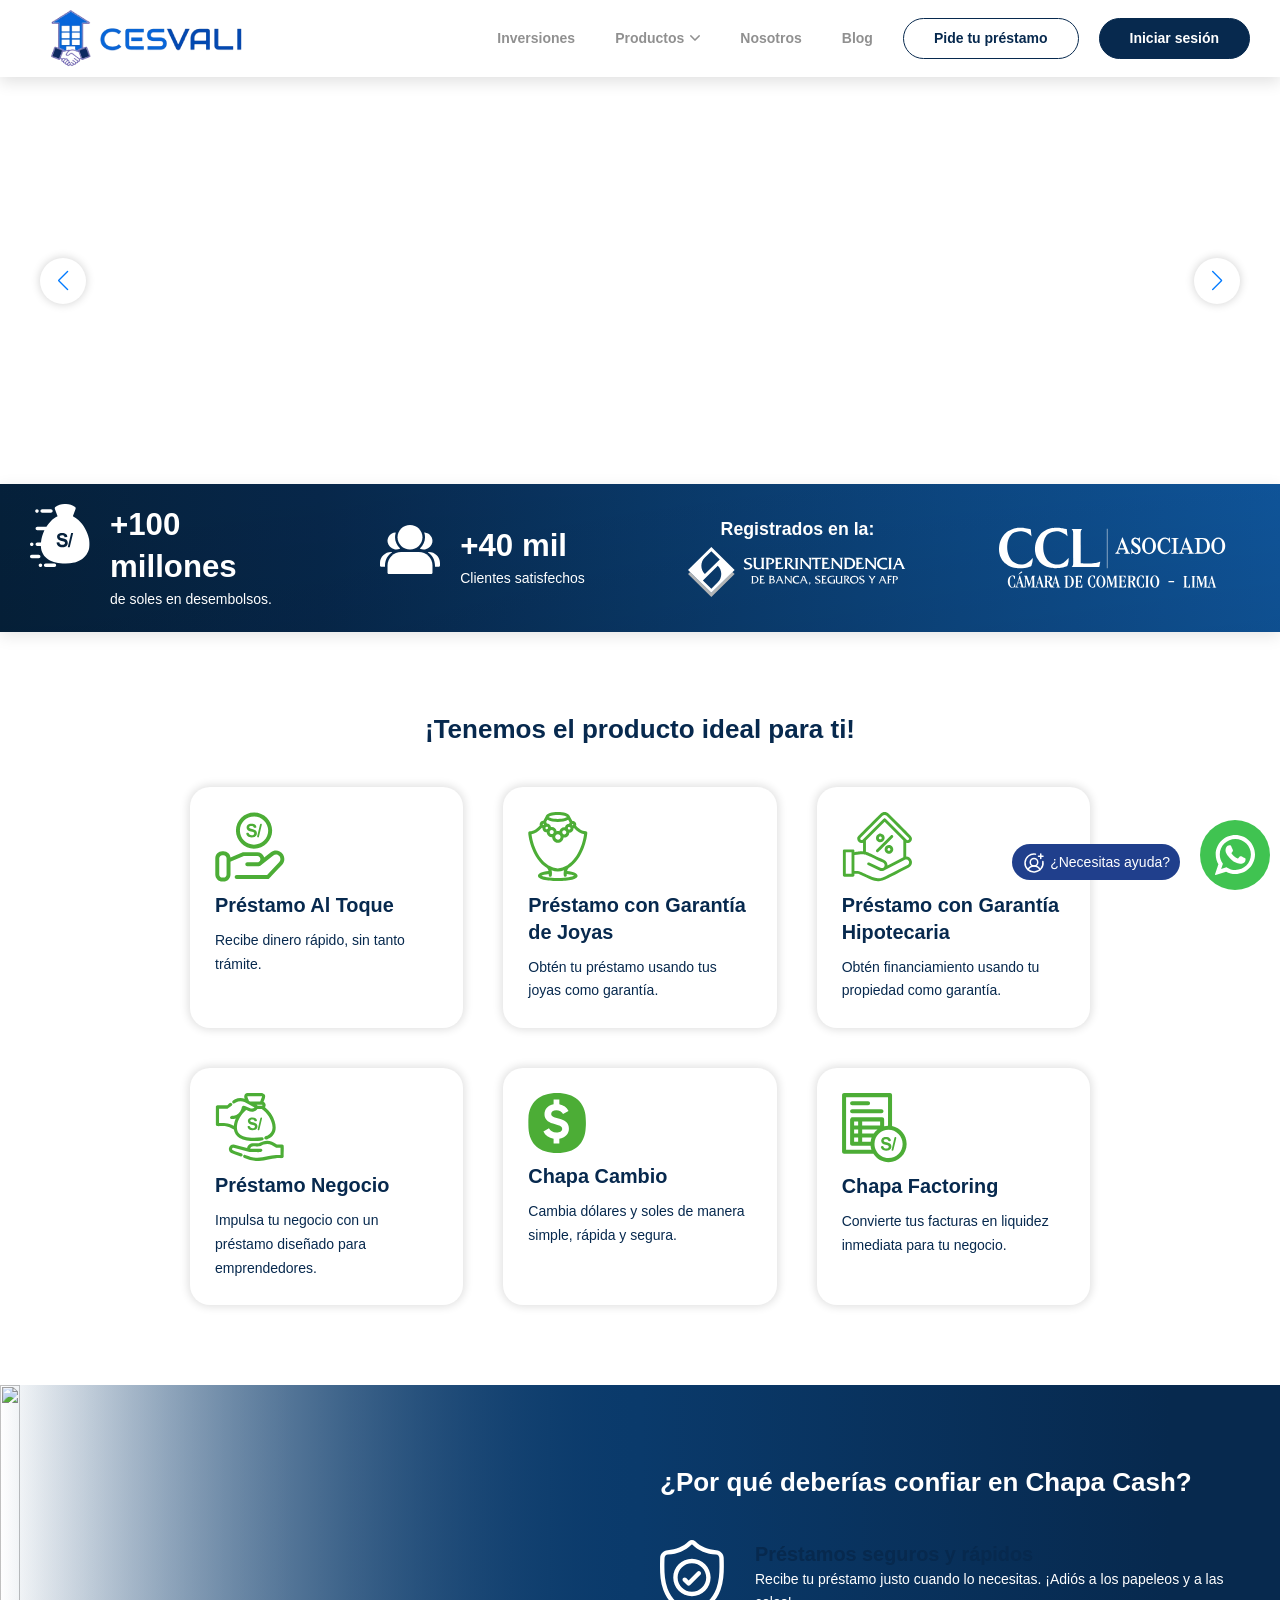
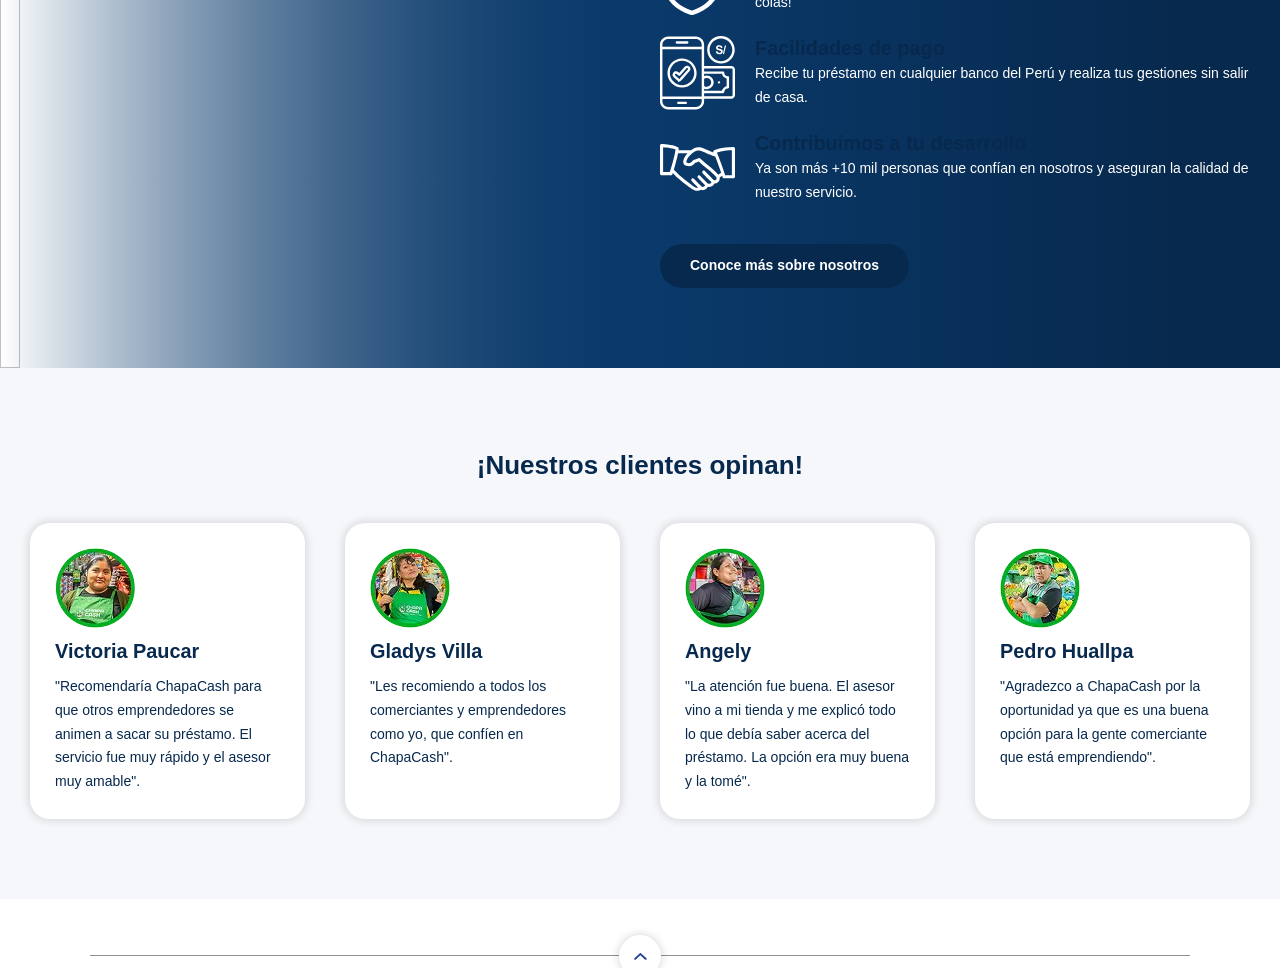
==== commit 03b47f6f: "upo" ====
--- a/index.html
+++ b/index.html
@@ -149,10 +149,10 @@
 '//www.googletagmanager.com/gtm.js?id='+i+dl;f.parentNode.insertBefore(j,f);
 })(window,document,'script','dataLayer','GTM-T76DHMG');
 </script>
-<!-- End Google Tag Manager for WordPress by gtm4wp.com --><link rel="icon" href="https://chapacash.com.pe/wp-content/uploads/2025/03/cropped-Logo-Chapa-Cash-2-32x32.png" sizes="32x32">
-<link rel="icon" href="https://chapacash.com.pe/wp-content/uploads/2025/03/cropped-Logo-Chapa-Cash-2-192x192.png" sizes="192x192">
-<link rel="apple-touch-icon" href="https://chapacash.com.pe/wp-content/uploads/2025/03/cropped-Logo-Chapa-Cash-2-180x180.png">
-<meta name="msapplication-TileImage" content="https://chapacash.com.pe/wp-content/uploads/2025/03/cropped-Logo-Chapa-Cash-2-270x270.png">
+<!-- End Google Tag Manager for WordPress by gtm4wp.com --><link rel="icon" href="./assets/uploads/cropped-Logo-Chapa-Cash-2-32x32.png" sizes="32x32">
+<link rel="icon" href="./assets/uploads/cropped-Logo-Chapa-Cash-2-192x192.png" sizes="192x192">
+<link rel="apple-touch-icon" href="./assets/uploads/cropped-Logo-Chapa-Cash-2-180x180.png">
+<meta name="msapplication-TileImage" content="./assets/uploads/cropped-Logo-Chapa-Cash-2-270x270.png">
 <script src="./js/vendor/wp-emoji-release.min.js" defer></script></head>
 <body class="home wp-singular page-template page-template-template-home page-template-template-home-php page page-id-43 wp-theme-chapacash_new">
 
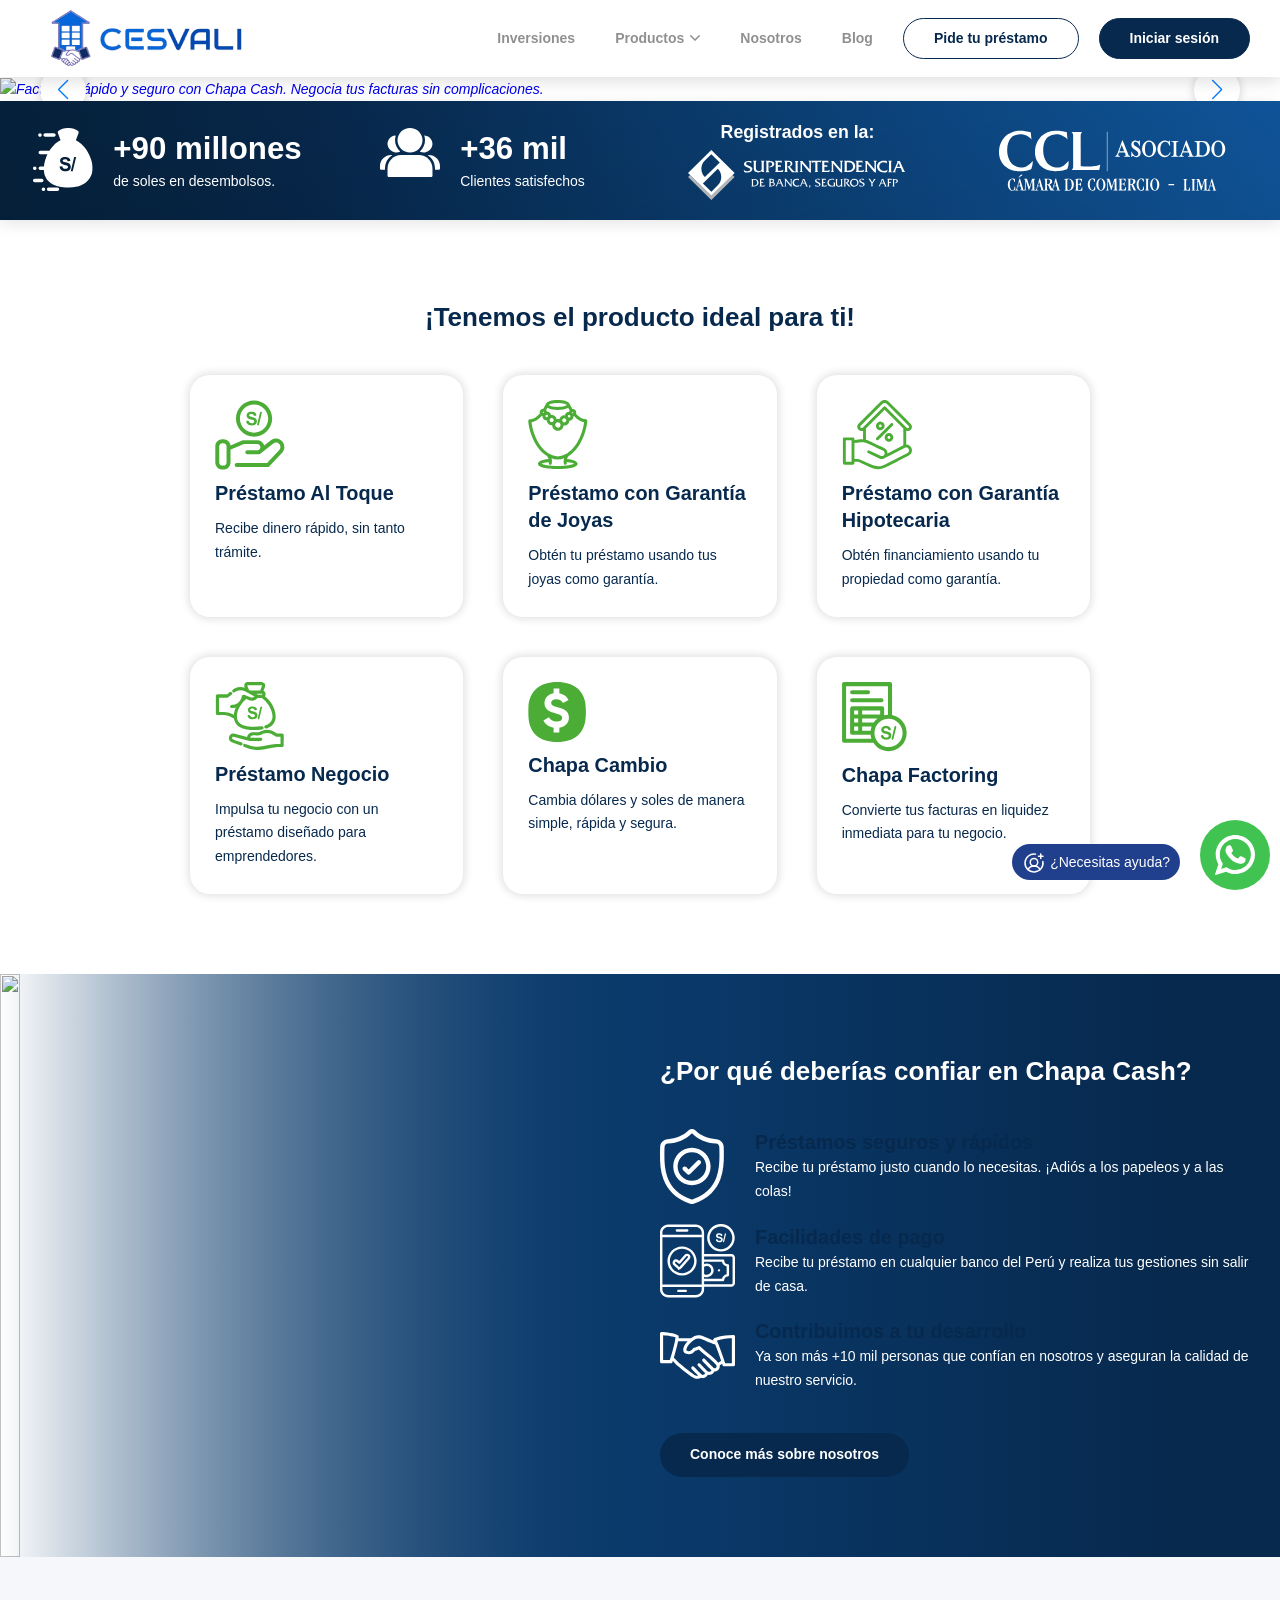
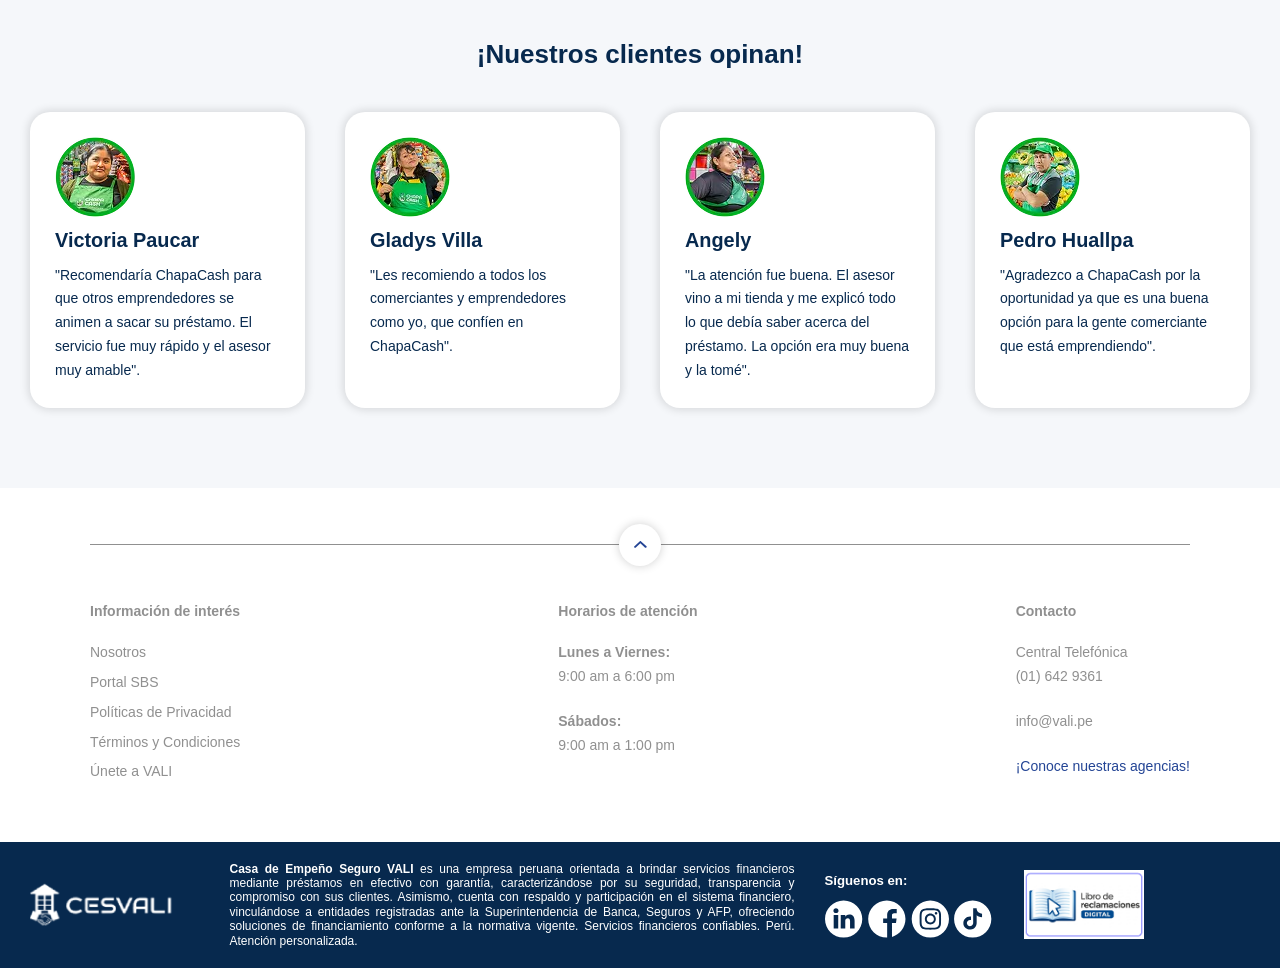
==== commit c69f94a8: "flor" ====
--- a/index.html
+++ b/index.html
@@ -412,7 +412,7 @@
 	</div>
 
 	<div class="flotantewsp">
-		<a href="https://api.whatsapp.com/message/7ILMT3O7CFF4P1?autoload=1&app_absent=0" class="floating-whatsapp z-10" target="_blank" rel="nofollow">
+		<a href="https://wa.me/message/7ILMT3O7CFF4P1" class="floating-whatsapp z-10" target="_blank" rel="nofollow">
 <svg fill="#ffffff" height="800px" width="800px" version="1.1" id="Layer_1" xmlns="http://www.w3.org/2000/svg" xmlns:xlink="http://www.w3.org/1999/xlink" viewBox="0 0 308 308" xml:space="preserve">
 <g id="SVGRepo_bgCarrier" stroke-width="0"></g>
     <g id="SVGRepo_tracerCarrier" stroke-linecap="round" stroke-linejoin="round"></g>
@@ -424,7 +424,7 @@
 	
 		<div class="floating-register-now">
             
-			<a class="btnflexfooter" href="https://api.whatsapp.com/message/7ILMT3O7CFF4P1?autoload=1&app_absent=0" style="" rel="" target="_blank">
+			<a class="btnflexfooter" href="https://wa.me/message/7ILMT3O7CFF4P1" style="" rel="" target="_blank">
 			    
 			        <svg xmlns="http://www.w3.org/2000/svg" fill="none" class="icon" viewBox="0 0 32 32"><path stroke="currentColor" stroke-linecap="round" stroke-linejoin="round" stroke-width="2" d="M16 20a5 5 0 1 0 0-10 5 5 0 0 0 0 10"></path><path stroke="currentColor" stroke-linecap="round" stroke-linejoin="round" stroke-width="2" d="M7.975 24.921a9 9 0 0 1 16.05 0M22 7h6M25 4v6"></path><path stroke="currentColor" stroke-linecap="round" stroke-linejoin="round" stroke-width="2" d="M27.834 14A11.99 11.99 0 1 1 18 4.166"></path></svg>   
 
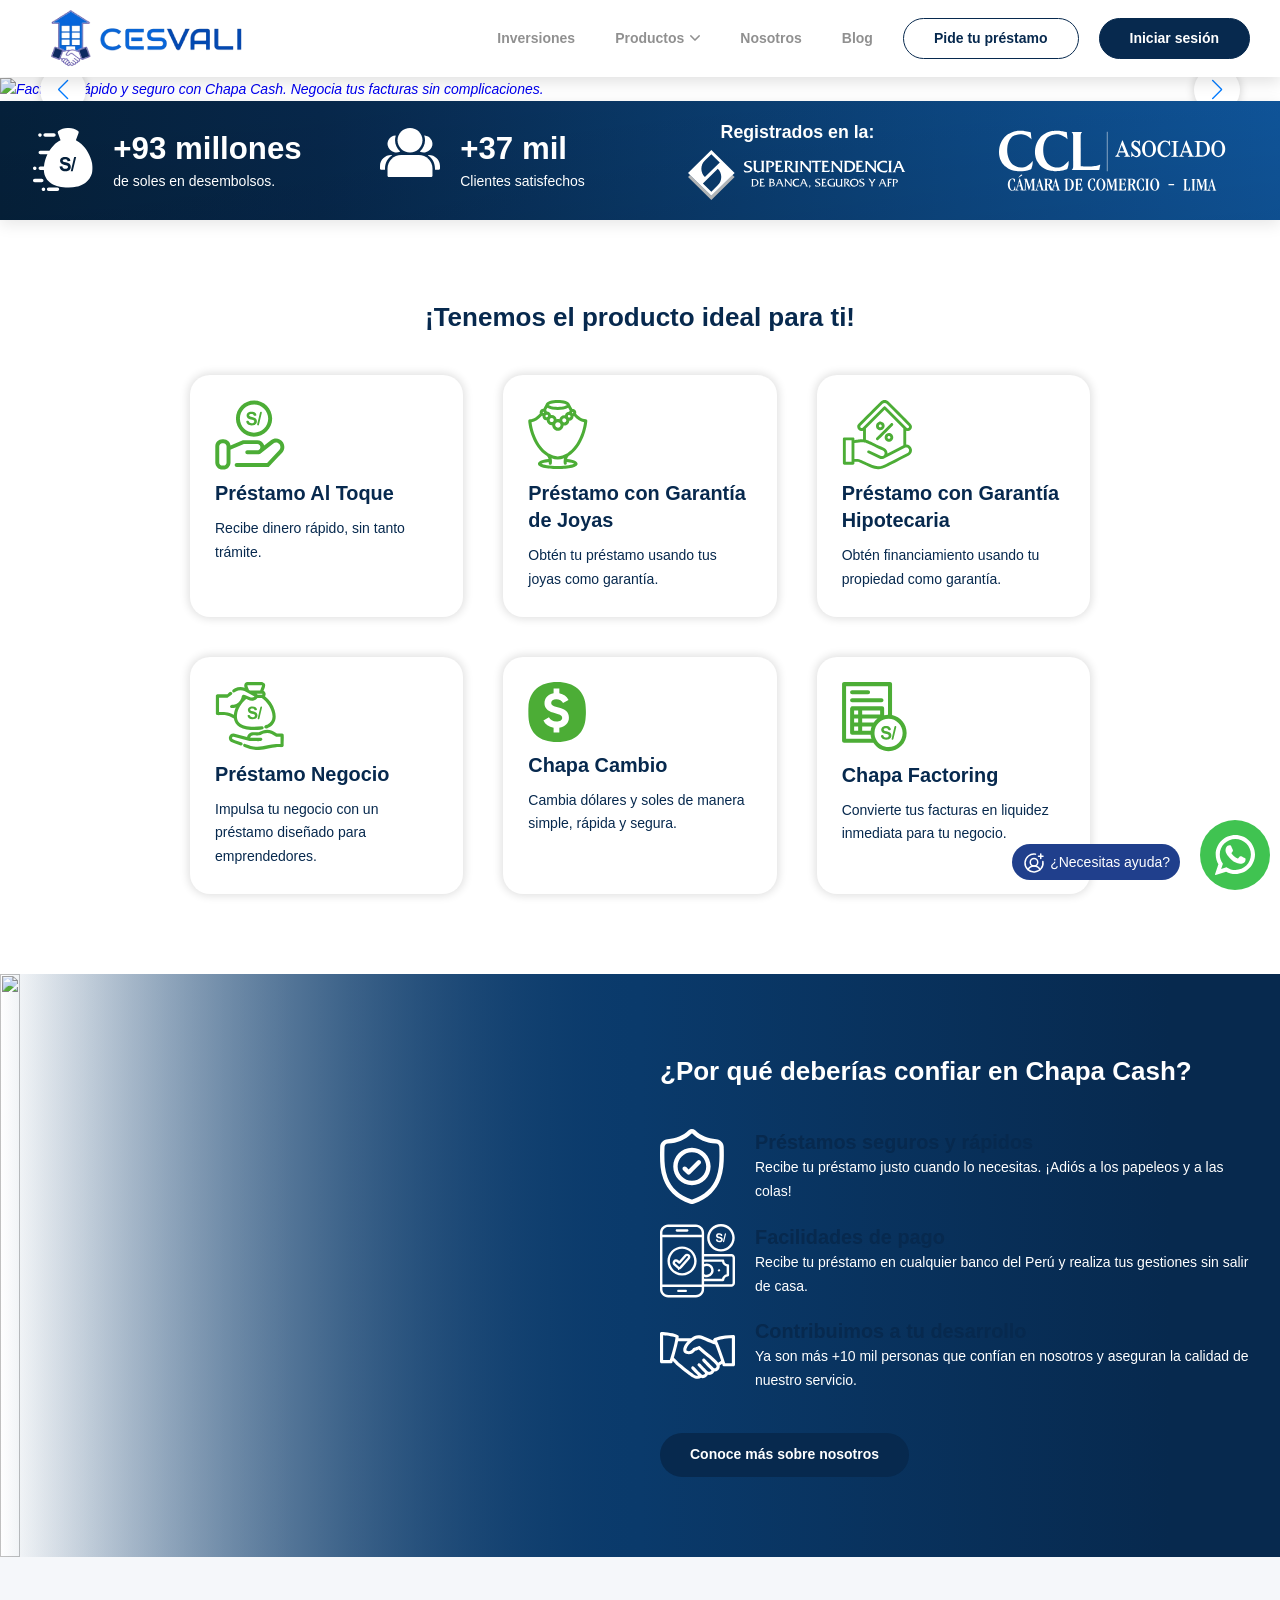
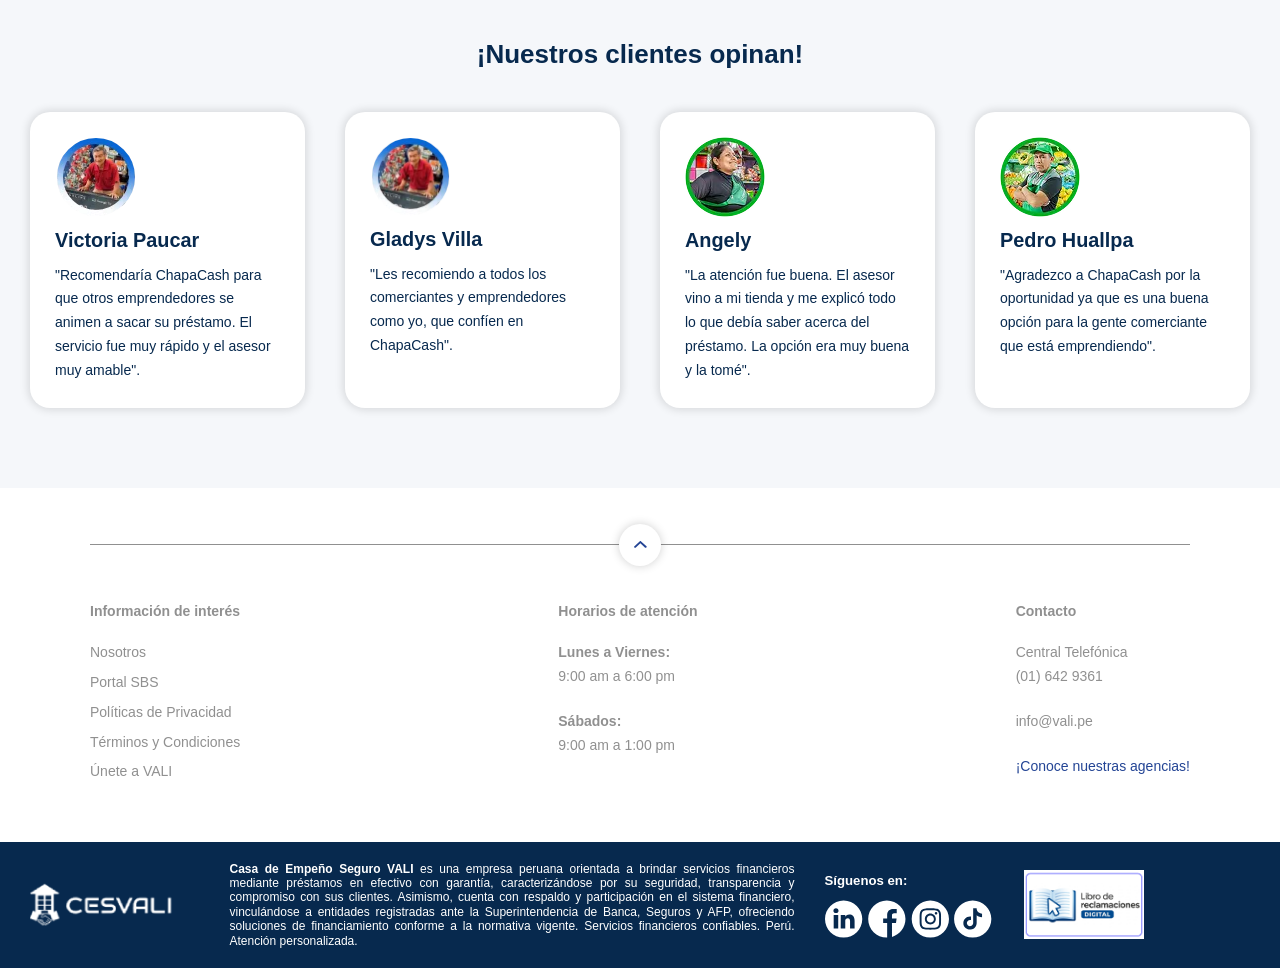
==== commit 3b779cf2: "lol" ====
--- a/index.html
+++ b/index.html
@@ -195,8 +195,8 @@
 </li>
 <li id="menu-item-7145" class="menu-item menu-item-type-post_type menu-item-object-page menu-item-7145 depth-0" itemscope="" itemtype="https://schema.org/SiteNavigationElement"><a itemprop="url" href="./interfaces/pages/nosotros/">Nosotros</a></li>
 <li id="menu-item-7144" class="menu-item menu-item-type-post_type menu-item-object-page menu-item-7144 depth-0" itemscope="" itemtype="https://schema.org/SiteNavigationElement"><a itemprop="url" href="./interfaces/pages/blog/">Blog</a></li>
-<li id="menu-item-7292" class="btn-login menu-item menu-item-type-custom menu-item-object-custom menu-item-7292 depth-0" itemscope="" itemtype="https://schema.org/SiteNavigationElement"><a itemprop="url" href="./interfaces/prestamos/" target="_blank" rel="noopener">Pide tu préstamo</a></li>
-<li id="menu-item-7147" class="btn-registro menu-item menu-item-type-custom menu-item-object-custom menu-item-7147 depth-0" itemscope="" itemtype="https://schema.org/SiteNavigationElement"><a itemprop="url" href="https://portal.chapacash.com.pe/portal" target="_blank">Iniciar sesión</a></li>
+<li id="menu-item-7292" class="btn-login menu-item menu-item-type-custom menu-item-object-custom menu-item-7292 depth-0" itemscope="" itemtype="https://schema.org/SiteNavigationElement"><a itemprop="url" href="./interfaces/prestamos/" rel="noopener">Pide tu préstamo</a></li>
+<li id="menu-item-7147" class="btn-registro menu-item menu-item-type-custom menu-item-object-custom menu-item-7147 depth-0" itemscope="" itemtype="https://schema.org/SiteNavigationElement"><a itemprop="url" href="https://portal.chapacash.com.pe/portal">Iniciar sesión</a></li>
 </ul></nav>    </div>
 </header>
 <div id="hero-slider">
@@ -264,7 +264,7 @@
 
 			<div class="cols-3 s-cols-2 xs-cols-2">
 				<article class="product">
-					<a href="https://chapacash.com.pe/prestamosrapidosonline/?utm_source=google&amp;utm_medium=organic&amp;utm_campaign=home_productoidealparati_pat" target="_blank"></a>					<figure><img src="./assets/icons/producto-altoque.svg" class="attachment-full size-full" alt="" title="producto-altoque" decoding="async"></figure>
+					<a href="https://chapacash.com.pe/prestamosrapidosonline/?utm_source=google&amp;utm_medium=organic&amp;utm_campaign=home_productoidealparati_pat"></a>					<figure><img src="./assets/icons/producto-altoque.svg" class="attachment-full size-full" alt="" title="producto-altoque" decoding="async"></figure>
 					<h3>Préstamo Al Toque</h3>
 					<div class="s-hidden xs-hidden">Recibe dinero rápido, sin tanto trámite.</div>
 				</article>
@@ -284,7 +284,7 @@
 					<div class="s-hidden xs-hidden">Impulsa tu negocio con un préstamo diseñado para emprendedores.</div>
 				</article>
 				<article class="product">
-					<a href="https://chapacambio.com/" target="_blank"></a>					<figure><img src="./assets/icons/producto-chapacambio.svg" class="attachment-full size-full" alt="" title="producto-chapacambio" decoding="async"></figure>
+					<a href="https://chapacambio.com/"></a>					<figure><img src="./assets/icons/producto-chapacambio.svg" class="attachment-full size-full" alt="" title="producto-chapacambio" decoding="async"></figure>
 					<h3>Chapa Cambio</h3>
 					<div class="s-hidden xs-hidden">Cambia dólares y soles de manera simple, rápida y segura.</div>
 				</article>
@@ -386,7 +386,7 @@
     <div class="footer-links">
 		<div class="container">
 			<a href="https://chapacash.com.pe/#" data-action="scrollto" class="scrolltop"><span></span></a>
-<div class="footer-block"><h3 class="footer-block__title">Información de interés</h3><div class="footer-block__content"><ul class="footer-block__links"><li><a href="https://chapacash.com.pe/nosotros/" target="">Nosotros</a></li><li><a href="https://www.sbs.gob.pe/" target="_blank">Portal SBS</a></li><li><a href="https://chapacash.com.pe/politica-de-privacidad/" target="">Políticas de Privacidad</a></li><li><a href="https://chapacash.com.pe/terminos-y-condiciones/" target="">Términos y Condiciones</a></li><li><a href="https://chapacash.com.pe/#" target="">Únete a VALI</a></li></ul></div></div><div class="footer-block"><h3 class="footer-block__title">Horarios de atención</h3><div class="footer-block__content"><p><strong>Lunes a Viernes:</strong><br>
+<div class="footer-block"><h3 class="footer-block__title">Información de interés</h3><div class="footer-block__content"><ul class="footer-block__links"><li><a href="https://chapacash.com.pe/nosotros/" target="">Nosotros</a></li><li><a href="https://www.sbs.gob.pe/">Portal SBS</a></li><li><a href="https://chapacash.com.pe/politica-de-privacidad/" target="">Políticas de Privacidad</a></li><li><a href="https://chapacash.com.pe/terminos-y-condiciones/" target="">Términos y Condiciones</a></li><li><a href="https://chapacash.com.pe/#" target="">Únete a VALI</a></li></ul></div></div><div class="footer-block"><h3 class="footer-block__title">Horarios de atención</h3><div class="footer-block__content"><p><strong>Lunes a Viernes:</strong><br>
 9:00 am a 6:00 pm</p>
 <p><strong>Sábados:</strong><br>
 9:00 am a 1:00 pm</p>
@@ -404,7 +404,7 @@
 			</div>
 			<div>
 				<h3>Síguenos en:</h3>
-<ul class="footer-socials"><li><a href="https://www.linkedin.com/company/cesvali" target="_blank"><img src="./assets/icons/social-linkedin.svg" class="attachment-full size-full" alt="" title="social-linkedin" decoding="async" loading="lazy"></a></li><li><a href="https://www.facebook.com/casadeempenovali" target="_blank"><img src="./assets/icons/social-facebook.svg" class="attachment-full size-full" alt="" title="social-facebook" decoding="async" loading="lazy"></a></li><li><a href="https://www.instagram.com/casadeempenovali/" target="_blank"><img src="./assets/icons/social-instagram.svg" class="attachment-full size-full" alt="" title="social-instagram" decoding="async" loading="lazy"></a></li><li><a href="https://www.tiktok.com/@ces.vali" target="_blank"><img src="./assets/icons/social-tiktok.svg" class="attachment-full size-full" alt="" title="social-tiktok" decoding="async" loading="lazy"></a></li></ul>			</div>
+<ul class="footer-socials"><li><a href="https://www.linkedin.com/company/cesvali"><img src="./assets/icons/social-linkedin.svg" class="attachment-full size-full" alt="" title="social-linkedin" decoding="async" loading="lazy"></a></li><li><a href="https://www.facebook.com/casadeempenovali"><img src="./assets/icons/social-facebook.svg" class="attachment-full size-full" alt="" title="social-facebook" decoding="async" loading="lazy"></a></li><li><a href="https://www.instagram.com/casadeempenovali/"><img src="./assets/icons/social-instagram.svg" class="attachment-full size-full" alt="" title="social-instagram" decoding="async" loading="lazy"></a></li><li><a href="https://www.tiktok.com/@ces.vali"><img src="./assets/icons/social-tiktok.svg" class="attachment-full size-full" alt="" title="social-tiktok" decoding="async" loading="lazy"></a></li></ul>			</div>
 			<div>
 				<a href="./interfaces/pages/libro_reclamaciones/" class="libro-reclamaciones"><img width="550" height="316" src="./assets/images/libro.png" class="attachment-full size-full" alt="Libro de Reclamaciones" title="libro" loading="lazy" decoding="async"></a>
 			</div>
@@ -412,7 +412,7 @@
 	</div>
 
 	<div class="flotantewsp">
-		<a href="https://wa.me/message/7ILMT3O7CFF4P1" class="floating-whatsapp z-10" target="_blank" rel="nofollow">
+		<a href="https://wa.me/message/7ILMT3O7CFF4P1" class="floating-whatsapp z-10" rel="nofollow">
 <svg fill="#ffffff" height="800px" width="800px" version="1.1" id="Layer_1" xmlns="http://www.w3.org/2000/svg" xmlns:xlink="http://www.w3.org/1999/xlink" viewBox="0 0 308 308" xml:space="preserve">
 <g id="SVGRepo_bgCarrier" stroke-width="0"></g>
     <g id="SVGRepo_tracerCarrier" stroke-linecap="round" stroke-linejoin="round"></g>
@@ -424,7 +424,7 @@
 	
 		<div class="floating-register-now">
             
-			<a class="btnflexfooter" href="https://wa.me/message/7ILMT3O7CFF4P1" style="" rel="" target="_blank">
+			<a class="btnflexfooter" href="https://wa.me/message/7ILMT3O7CFF4P1" style="" rel="">
 			    
 			        <svg xmlns="http://www.w3.org/2000/svg" fill="none" class="icon" viewBox="0 0 32 32"><path stroke="currentColor" stroke-linecap="round" stroke-linejoin="round" stroke-width="2" d="M16 20a5 5 0 1 0 0-10 5 5 0 0 0 0 10"></path><path stroke="currentColor" stroke-linecap="round" stroke-linejoin="round" stroke-width="2" d="M7.975 24.921a9 9 0 0 1 16.05 0M22 7h6M25 4v6"></path><path stroke="currentColor" stroke-linecap="round" stroke-linejoin="round" stroke-width="2" d="M27.834 14A11.99 11.99 0 1 1 18 4.166"></path></svg>   
 
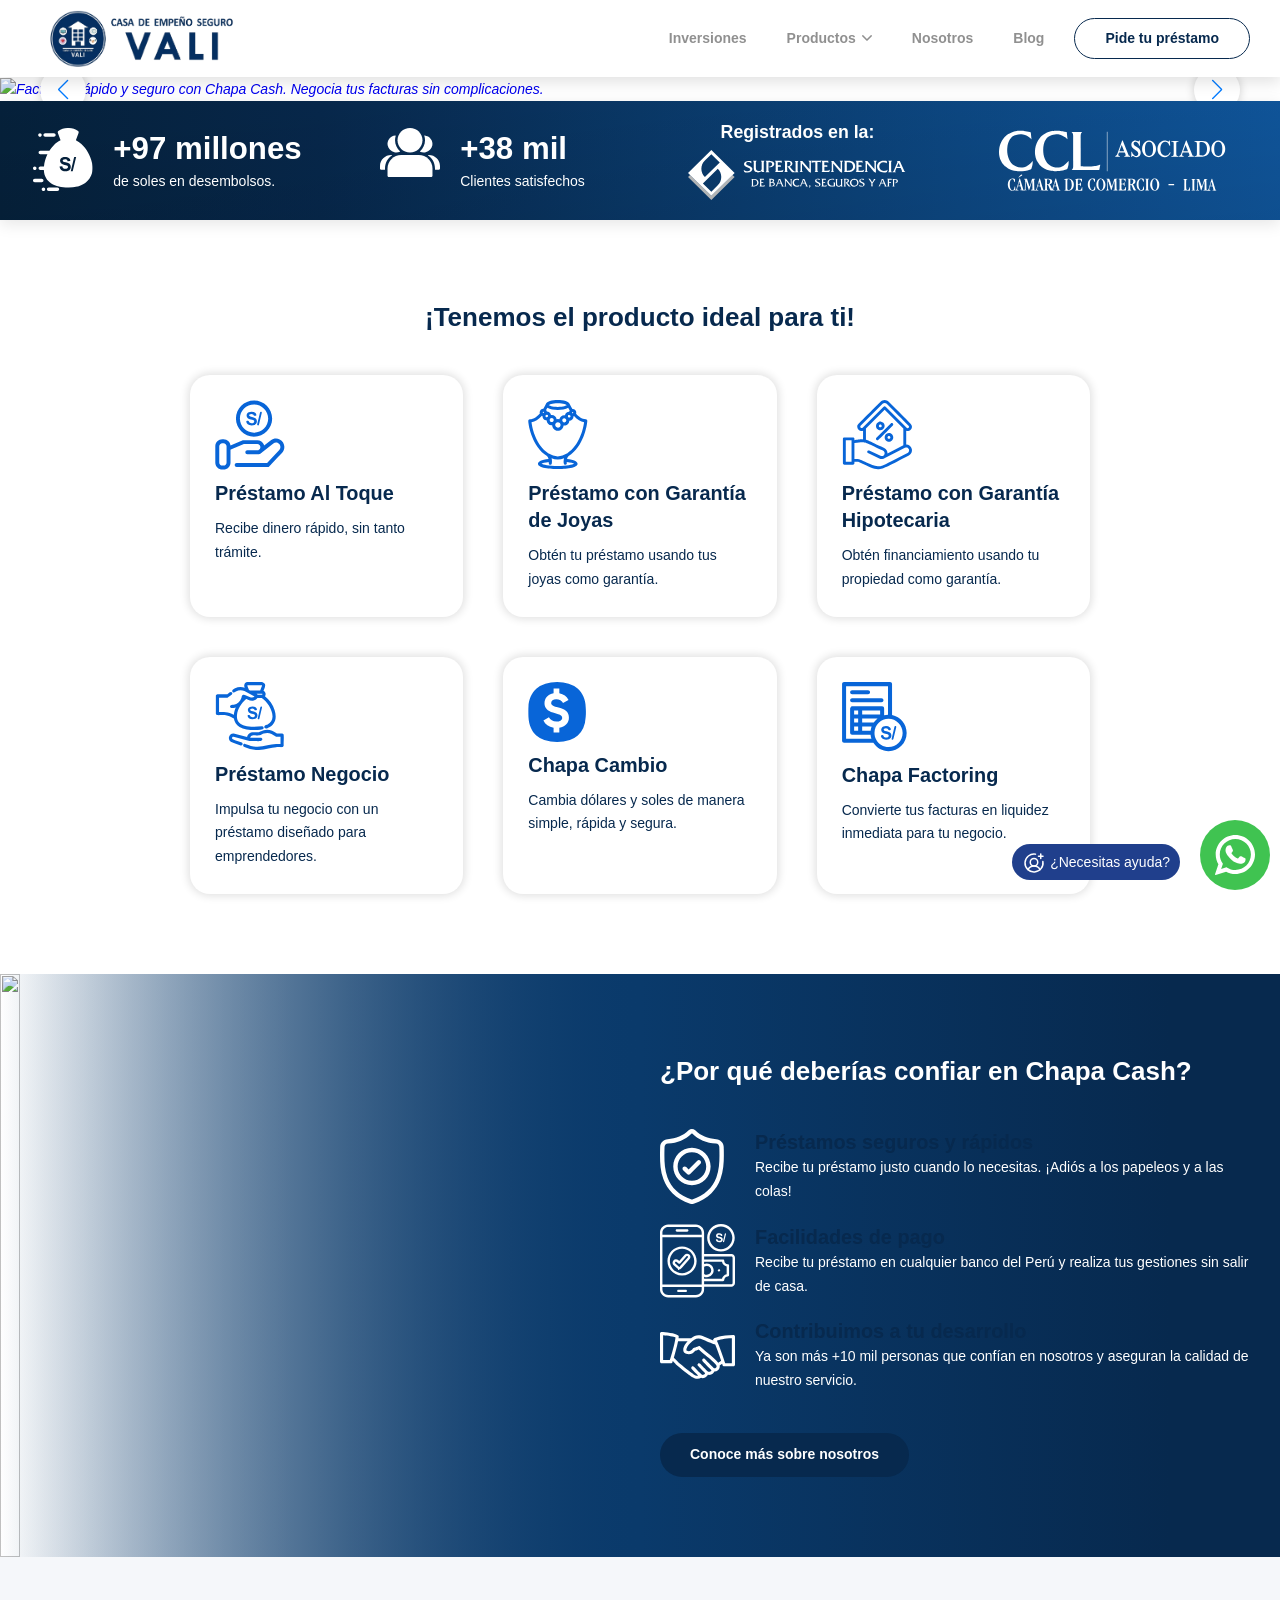
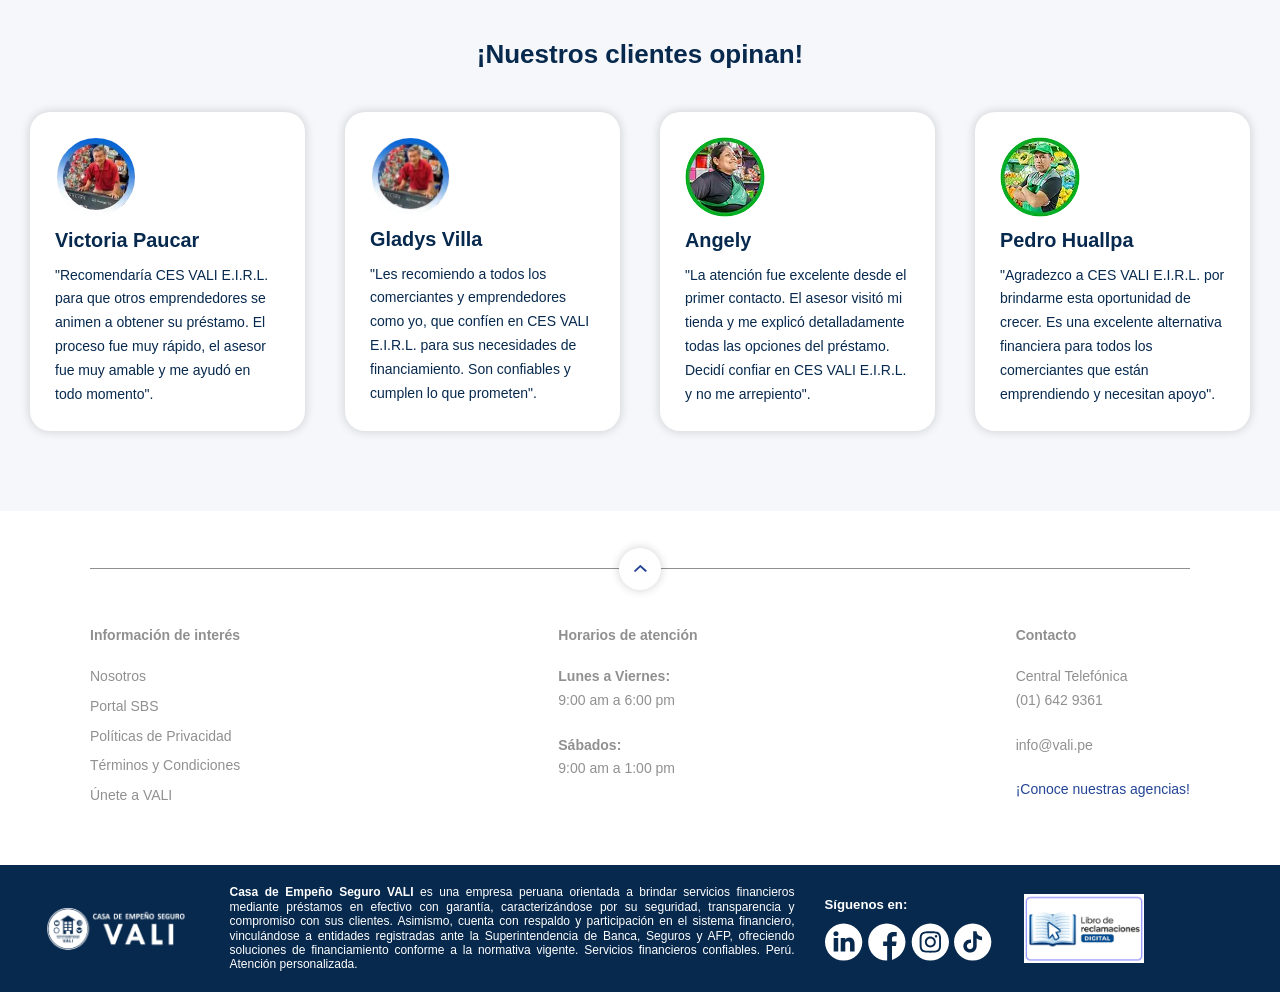
==== commit fcd651f8: "ju" ====
--- a/index.html
+++ b/index.html
@@ -1,11 +1,11 @@
 <!DOCTYPE html>
 <!-- saved from url=(0025)https://chapacash.com.pe/ -->
 <html lang="es"><head><meta http-equiv="Content-Type" content="text/html; charset=UTF-8">
-    
+
     <meta name="viewport" content="width=device-width, initial-scale=1.0">
 <title>CESVALI | Préstamos online | Préstamos con garantía</title>
     	<style>img:is([sizes="auto" i], [sizes^="auto," i]) { contain-intrinsic-size: 3000px 1500px }</style>
-	
+
 <!-- Google Tag Manager for WordPress by gtm4wp.com -->
 <script async src="./js/vendor/gtm.js"></script>
 <script data-cfasync="false" data-pagespeed-no-defer="">
@@ -94,7 +94,7 @@
     color: white;
 	cursor: pointer;
 }
-	
+
  #popup-personalizado {
             display: none;
             position: fixed;
@@ -109,32 +109,32 @@
         }
 
         .popup-contenido {
-             
+
             padding: 0px;
-      
+
         }
-		
+
 		@media only screen and (min-width: 768px) {
-		
+
 		.popup-imagenes img {
 			        height: 75vh;
        				border-radius: 20px;
-		}		
+		}
 		.popup-contenido {
 			max-width: 75%;
 			position: relative;
 			top: 2.5vh;
 			border-radius: 20px;
-		}		
+		}
 		.popimgmovil {
 				display: none !important;
 		}
 
 		}
-		
-		
-		
-		
+
+
+
+
     </style>
 <!-- Google Tag Manager for WordPress by gtm4wp.com -->
 <!-- GTM Container placement set to automatic -->
@@ -160,7 +160,7 @@
     <div class="container">
         <a href="./index.html" itemprop="url">
             <img src="./assets/logos/logo-chapacash.svg" class="attachment-full size-full" alt="" title="logo-chapacash" loading="lazy" decoding="async">        </a>
-				
+
         <!-- Botón para menú en dispositivos móviles -->
         <div class="rnz-menu-icon xl-hidden l-hidden m-hidden">
             <span></span>
@@ -168,7 +168,7 @@
             <span></span>
             <span></span>
         </div>
-				
+
 				<!-- Menú -->
 <nav id="menu-principal-container" class="menu-principal-class"><ul id="menu-menu" class="menu-principal"><li id="menu-item-7281" class="menu-item menu-item-type-post_type menu-item-object-page menu-item-7281 depth-0" itemscope="" itemtype="https://schema.org/SiteNavigationElement"><a itemprop="url" href="./interfaces/pages/gestora_fondos/">Inversiones</a></li>
 <li id="menu-item-7146" class="menu-item menu-item-type-custom menu-item-object-custom menu-item-has-children menu-item-7146 depth-0 has-children" itemscope="" itemtype="https://schema.org/SiteNavigationElement"><a itemprop="url" href="https://chapacash.com.pe/#">Productos</a>
@@ -196,17 +196,16 @@
 <li id="menu-item-7145" class="menu-item menu-item-type-post_type menu-item-object-page menu-item-7145 depth-0" itemscope="" itemtype="https://schema.org/SiteNavigationElement"><a itemprop="url" href="./interfaces/pages/nosotros/">Nosotros</a></li>
 <li id="menu-item-7144" class="menu-item menu-item-type-post_type menu-item-object-page menu-item-7144 depth-0" itemscope="" itemtype="https://schema.org/SiteNavigationElement"><a itemprop="url" href="./interfaces/pages/blog/">Blog</a></li>
 <li id="menu-item-7292" class="btn-login menu-item menu-item-type-custom menu-item-object-custom menu-item-7292 depth-0" itemscope="" itemtype="https://schema.org/SiteNavigationElement"><a itemprop="url" href="./interfaces/prestamos/" rel="noopener">Pide tu préstamo</a></li>
-<li id="menu-item-7147" class="btn-registro menu-item menu-item-type-custom menu-item-object-custom menu-item-7147 depth-0" itemscope="" itemtype="https://schema.org/SiteNavigationElement"><a itemprop="url" href="https://portal.chapacash.com.pe/portal">Iniciar sesión</a></li>
 </ul></nav>    </div>
 </header>
 <div id="hero-slider">
 	<div class="swiper swiper-initialized swiper-horizontal swiper-backface-hidden">
 		<div class="swiper-wrapper" id="swiper-wrapper-44475b46d9281853" aria-live="off" style="transition-duration: 0ms; transform: translate3d(-6112px, 0px, 0px); transition-delay: 0ms;">
-			
-			
-			
-			
-			
+
+
+
+
+
 		<div class="swiper-slide hero-slide swiper-slide-next" style="width: 1528px;" role="group" aria-label="3 / 5" data-swiper-slide-index="2">
 				<a href="https://chapacash.com.pe/prestamo-con-garantia-de-joyas-de-oro/" target="">				<picture>
 <source media="(max-width:767px)" srcset="https://chapacash.com.pe/wp-content/uploads/2025/03/slider-movil02.webp">                    <img width="1920" height="610" src="./assets/sliders/slider02.webp" class="attachment-full size-full" alt="Préstamo seguro con garantía de joyas de oro. Obtenga efectivo al instante." title="slider03" decoding="async" srcset="https://chapacash.com.pe/wp-content/uploads/2025/03/slider02.webp 1920w, https://chapacash.com.pe/wp-content/uploads/2025/03/slider02-300x95.webp 300w, https://chapacash.com.pe/wp-content/uploads/2025/03/slider02-1024x325.webp 1024w, https://chapacash.com.pe/wp-content/uploads/2025/03/slider02-768x244.webp 768w, https://chapacash.com.pe/wp-content/uploads/2025/03/slider02-1536x488.webp 1536w" sizes="(max-width: 1920px) 100vw, 1920px">
@@ -295,7 +294,7 @@
 				</article>
 			</div>
 		</div>
-	
+
 </section>
 
 <section id="trust" class="section">
@@ -346,30 +345,28 @@
 				<article class="testimonial">
 					<figure><img width="81" height="80" src="./assets/images/testimonio01.webp" class="attachment-full size-full" alt="" title="testimonio01" decoding="async"></figure>
 					<h3>Victoria Paucar </h3>
-					<div>"Recomendaría ChapaCash para que otros emprendedores se animen a sacar su préstamo.
-El servicio fue muy rápido y el asesor muy amable".</div>
+					<div>"Recomendaría CES VALI E.I.R.L. para que otros emprendedores se animen a obtener su préstamo. El proceso fue muy rápido, el asesor fue muy amable y me ayudó en todo momento".</div>
 				</article>
 			</div>
 			<div class="mslide">
 				<article class="testimonial">
 					<figure><img width="80" height="80" src="./assets/images/testimonio02.webp" class="attachment-full size-full" alt="" title="testimonio02" decoding="async"></figure>
 					<h3>Gladys Villa</h3>
-					<div>"Les recomiendo a todos los comerciantes y emprendedores como yo, que confíen en ChapaCash".</div>
+					<div>"Les recomiendo a todos los comerciantes y emprendedores como yo, que confíen en CES VALI E.I.R.L. para sus necesidades de financiamiento. Son confiables y cumplen lo que prometen".</div>
 				</article>
 			</div>
 			<div class="mslide">
 				<article class="testimonial">
 					<figure><img width="80" height="80" src="./assets/images/testimonio03.webp" class="attachment-full size-full" alt="" title="testimonio03" decoding="async"></figure>
 					<h3>Angely</h3>
-					<div>"La atención fue buena.
-El asesor vino a mi tienda y me explicó todo lo que debía saber acerca del préstamo. La opción era muy buena y la tomé".</div>
+					<div>"La atención fue excelente desde el primer contacto. El asesor visitó mi tienda y me explicó detalladamente todas las opciones del préstamo. Decidí confiar en CES VALI E.I.R.L. y no me arrepiento".</div>
 				</article>
 			</div>
 			<div class="mslide">
 				<article class="testimonial">
 					<figure><img width="80" height="80" src="./assets/images/testimonio04.webp" class="attachment-full size-full" alt="" title="testimonio04" decoding="async"></figure>
 					<h3>Pedro Huallpa</h3>
-					<div>"Agradezco a ChapaCash por la oportunidad ya que es una buena opción para la gente comerciante que está emprendiendo".</div>
+					<div>"Agradezco a CES VALI E.I.R.L. por brindarme esta oportunidad de crecer. Es una excelente alternativa financiera para todos los comerciantes que están emprendiendo y necesitan apoyo".</div>
 				</article>
 			</div>
 		</div>
@@ -420,17 +417,17 @@
         <path id="XMLID_469_" d="M227.904,176.981c-0.6-0.288-23.054-11.345-27.044-12.781c-1.629-0.585-3.374-1.156-5.23-1.156 c-3.032,0-5.579,1.511-7.563,4.479c-2.243,3.334-9.033,11.271-11.131,13.642c-0.274,0.313-0.648,0.687-0.872,0.687 c-0.201,0-3.676-1.431-4.728-1.888c-24.087-10.463-42.37-35.624-44.877-39.867c-0.358-0.61-0.373-0.887-0.376-0.887 c0.088-0.323,0.898-1.135,1.316-1.554c1.223-1.21,2.548-2.805,3.83-4.348c0.607-0.731,1.215-1.463,1.812-2.153 c1.86-2.164,2.688-3.844,3.648-5.79l0.503-1.011c2.344-4.657,0.342-8.587-0.305-9.856c-0.531-1.062-10.012-23.944-11.02-26.348 c-2.424-5.801-5.627-8.502-10.078-8.502c-0.413,0,0,0-1.732,0.073c-2.109,0.089-13.594,1.601-18.672,4.802 c-5.385,3.395-14.495,14.217-14.495,33.249c0,17.129,10.87,33.302,15.537,39.453c0.116,0.155,0.329,0.47,0.638,0.922 c17.873,26.102,40.154,45.446,62.741,54.469c21.745,8.686,32.042,9.69,37.896,9.69c0.001,0,0.001,0,0.001,0 c2.46,0,4.429-0.193,6.166-0.364l1.102-0.105c7.512-0.666,24.02-9.22,27.775-19.655c2.958-8.219,3.738-17.199,1.77-20.458 C233.168,179.508,230.845,178.393,227.904,176.981z"></path>
         <path id="XMLID_470_" d="M156.734,0C73.318,0,5.454,67.354,5.454,150.143c0,26.777,7.166,52.988,20.741,75.928L0.212,302.716 c-0.484,1.429-0.124,3.009,0.933,4.085C1.908,307.58,2.943,308,4,308c0.405,0,0.813-0.061,1.211-0.188l79.92-25.396 c21.87,11.685,46.588,17.853,71.604,17.853C240.143,300.27,308,232.923,308,150.143C308,67.354,240.143,0,156.734,0z M156.734,268.994c-23.539,0-46.338-6.797-65.936-19.657c-0.659-0.433-1.424-0.655-2.194-0.655c-0.407,0-0.815,0.062-1.212,0.188 l-40.035,12.726l12.924-38.129c0.418-1.234,0.209-2.595-0.561-3.647c-14.924-20.392-22.813-44.485-22.813-69.677 c0-65.543,53.754-118.867,119.826-118.867c66.064,0,119.812,53.324,119.812,118.867 C276.546,215.678,222.799,268.994,156.734,268.994z"></path> </g> </g>
 </svg></a>
-	
-	
+
+
 		<div class="floating-register-now">
-            
+
 			<a class="btnflexfooter" href="https://wa.me/message/7ILMT3O7CFF4P1" style="" rel="">
-			    
-			        <svg xmlns="http://www.w3.org/2000/svg" fill="none" class="icon" viewBox="0 0 32 32"><path stroke="currentColor" stroke-linecap="round" stroke-linejoin="round" stroke-width="2" d="M16 20a5 5 0 1 0 0-10 5 5 0 0 0 0 10"></path><path stroke="currentColor" stroke-linecap="round" stroke-linejoin="round" stroke-width="2" d="M7.975 24.921a9 9 0 0 1 16.05 0M22 7h6M25 4v6"></path><path stroke="currentColor" stroke-linecap="round" stroke-linejoin="round" stroke-width="2" d="M27.834 14A11.99 11.99 0 1 1 18 4.166"></path></svg>   
+
+			        <svg xmlns="http://www.w3.org/2000/svg" fill="none" class="icon" viewBox="0 0 32 32"><path stroke="currentColor" stroke-linecap="round" stroke-linejoin="round" stroke-width="2" d="M16 20a5 5 0 1 0 0-10 5 5 0 0 0 0 10"></path><path stroke="currentColor" stroke-linecap="round" stroke-linejoin="round" stroke-width="2" d="M7.975 24.921a9 9 0 0 1 16.05 0M22 7h6M25 4v6"></path><path stroke="currentColor" stroke-linecap="round" stroke-linejoin="round" stroke-width="2" d="M27.834 14A11.99 11.99 0 1 1 18 4.166"></path></svg>
 
 			      ¿Necesitas ayuda?
 
-			    
+
 			</a>
         </div>
 
@@ -463,7 +460,7 @@
     display: inline-block;
     line-height: 0;
 }
-	
+
 a.floating-whatsapp {
     position: fixed;
     bottom: 10px;
@@ -478,18 +475,18 @@
 }
 
 @media only screen and (min-width: 768px) {
-		
+
 		.popup-imagenes img {
 			height: 75vh;
 			border-radius: 20px;
 		}
-		
+
 		.popup-contenido {
 			max-width: 75%;
 			position: relative;
 			top: 2.5vh;
 		}
-		
+
 		img.popimgmovil {
 				display: none;
 			}
@@ -510,7 +507,7 @@
 		img.popimgpc {
 				display: none;
 			}
-  
+
 	}
 
 </style>
@@ -525,5 +522,3 @@
 <script defer src="./js/vendor/beacon.min.js"></script>
 
 </body></html>
-
-
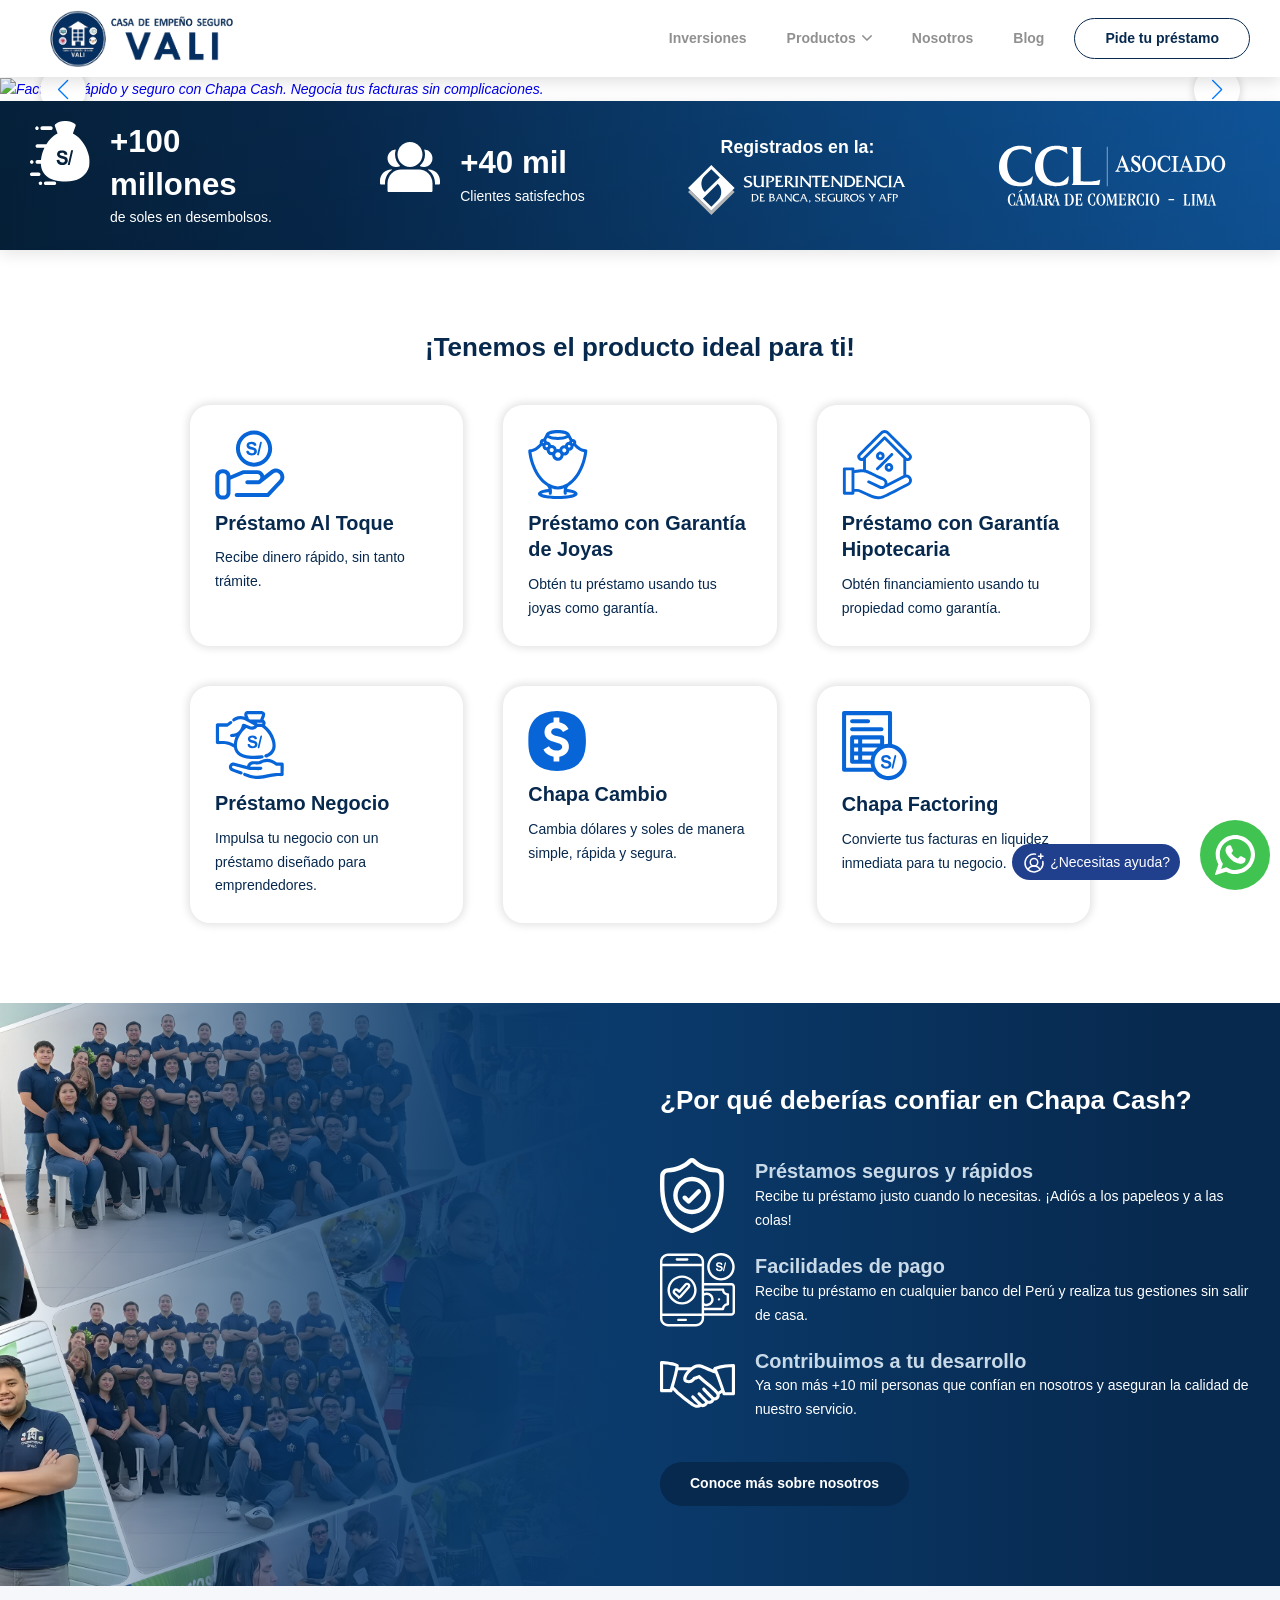
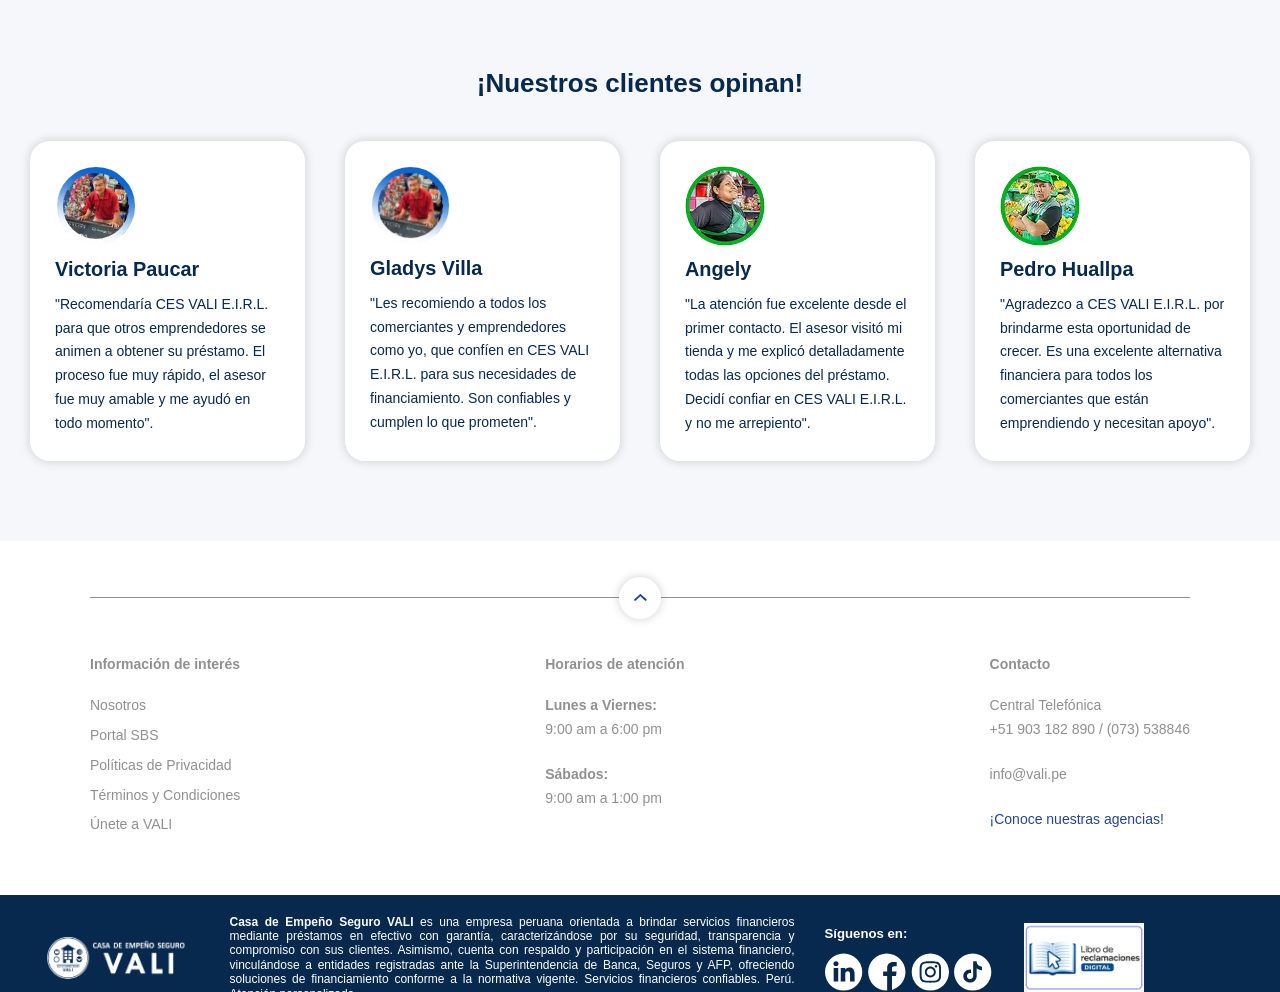
==== commit d895ed8f: "jib" ====
--- a/index.html
+++ b/index.html
@@ -263,32 +263,32 @@
 
 			<div class="cols-3 s-cols-2 xs-cols-2">
 				<article class="product">
-					<a href="https://chapacash.com.pe/prestamosrapidosonline/?utm_source=google&amp;utm_medium=organic&amp;utm_campaign=home_productoidealparati_pat"></a>					<figure><img src="./assets/icons/producto-altoque.svg" class="attachment-full size-full" alt="" title="producto-altoque" decoding="async"></figure>
+					<figure><img src="./assets/icons/producto-altoque.svg" class="attachment-full size-full" alt="" title="producto-altoque" decoding="async"></figure>
 					<h3>Préstamo Al Toque</h3>
 					<div class="s-hidden xs-hidden">Recibe dinero rápido, sin tanto trámite.</div>
 				</article>
 				<article class="product">
-					<a href="https://chapacash.com.pe/prestamo-con-garantia-de-joyas-de-oro/" target=""></a>					<figure><img src="./assets/icons/producto-joyas.svg" class="attachment-full size-full" alt="" title="producto-joyas" decoding="async"></figure>
+					<figure><img src="./assets/icons/producto-joyas.svg" class="attachment-full size-full" alt="" title="producto-joyas" decoding="async"></figure>
 					<h3>Préstamo con Garantía de Joyas</h3>
 					<div class="s-hidden xs-hidden">Obtén tu préstamo usando tus joyas como garantía.</div>
 				</article>
 				<article class="product">
-					<a href="https://chapacash.com.pe/prestamo-con-garantia-hipotecaria/" target=""></a>					<figure><img src="./assets/icons/producto-hipotecario.svg" class="attachment-full size-full" alt="" title="producto-hipotecario" decoding="async"></figure>
+					<figure><img src="./assets/icons/producto-hipotecario.svg" class="attachment-full size-full" alt="" title="producto-hipotecario" decoding="async"></figure>
 					<h3>Préstamo con Garantía Hipotecaria</h3>
 					<div class="s-hidden xs-hidden">Obtén financiamiento usando tu propiedad como garantía.</div>
 				</article>
 				<article class="product">
-					<a href="https://chapacash.com.pe/prestamosrapidosonline/?utm_source=google&amp;utm_medium=organic&amp;utm_campaign=home_productoidealparati_negocio" target=""></a>					<figure><img src="./assets/icons/producto-negocio.svg" class="attachment-full size-full" alt="" title="producto-negocio" decoding="async"></figure>
+					<figure><img src="./assets/icons/producto-negocio.svg" class="attachment-full size-full" alt="" title="producto-negocio" decoding="async"></figure>
 					<h3>Préstamo Negocio</h3>
 					<div class="s-hidden xs-hidden">Impulsa tu negocio con un préstamo diseñado para emprendedores.</div>
 				</article>
 				<article class="product">
-					<a href="https://chapacambio.com/"></a>					<figure><img src="./assets/icons/producto-chapacambio.svg" class="attachment-full size-full" alt="" title="producto-chapacambio" decoding="async"></figure>
+					<figure><img src="./assets/icons/producto-chapacambio.svg" class="attachment-full size-full" alt="" title="producto-chapacambio" decoding="async"></figure>
 					<h3>Chapa Cambio</h3>
 					<div class="s-hidden xs-hidden">Cambia dólares y soles de manera simple, rápida y segura.</div>
 				</article>
 				<article class="product">
-					<a href="https://chapacash.com.pe/facturas-negociables/" target=""></a>					<figure><img src="./assets/icons/producto-factoring.svg" class="attachment-full size-full" alt="" title="producto-factoring" decoding="async"></figure>
+					<figure><img src="./assets/icons/producto-factoring.svg" class="attachment-full size-full" alt="" title="producto-factoring" decoding="async"></figure>
 					<h3>Chapa Factoring</h3>
 					<div class="s-hidden xs-hidden">Convierte tus facturas en liquidez inmediata para tu negocio.</div>
 				</article>
@@ -299,7 +299,7 @@
 
 <section id="trust" class="section">
 	<div class="trust-background s-hidden xs-hidden">
-		<figure><img width="1058" height="650" src="./assets/images/home-trust.webp" class="attachment-full size-full" alt="" title="home-trust" decoding="async" srcset="https://chapacash.com.pe/wp-content/uploads/2025/03/home-trust.webp 1058w, https://chapacash.com.pe/wp-content/uploads/2025/03/home-trust-300x184.webp 300w, https://chapacash.com.pe/wp-content/uploads/2025/03/home-trust-1024x629.webp 1024w, https://chapacash.com.pe/wp-content/uploads/2025/03/home-trust-768x472.webp 768w" sizes="(max-width: 1058px) 100vw, 1058px"></figure>
+		<figure><img width="1058" height="650" src="./assets/images/home-trust.webp" class="attachment-full size-full" alt="" title="home-trust" decoding="async"></figure>
 	</div>
 	<div class="container cols-2 s-cols xs-cols">
 		<div class="trust-blank s-hidden xs-hidden"></div>
@@ -331,7 +331,7 @@
 				</div>
 			</div>
 
-			<a href="https://chapacash.com.pe/nosotros/" target="" class="btn">Conoce más sobre nosotros</a>		</div>
+			<a href="./interfaces/pages/nosotros/" target="" class="btn">Conoce más sobre nosotros</a>		</div>
 	</div>
 </section>
 
@@ -383,12 +383,12 @@
     <div class="footer-links">
 		<div class="container">
 			<a href="https://chapacash.com.pe/#" data-action="scrollto" class="scrolltop"><span></span></a>
-<div class="footer-block"><h3 class="footer-block__title">Información de interés</h3><div class="footer-block__content"><ul class="footer-block__links"><li><a href="https://chapacash.com.pe/nosotros/" target="">Nosotros</a></li><li><a href="https://www.sbs.gob.pe/">Portal SBS</a></li><li><a href="https://chapacash.com.pe/politica-de-privacidad/" target="">Políticas de Privacidad</a></li><li><a href="https://chapacash.com.pe/terminos-y-condiciones/" target="">Términos y Condiciones</a></li><li><a href="https://chapacash.com.pe/#" target="">Únete a VALI</a></li></ul></div></div><div class="footer-block"><h3 class="footer-block__title">Horarios de atención</h3><div class="footer-block__content"><p><strong>Lunes a Viernes:</strong><br>
+<div class="footer-block"><h3 class="footer-block__title">Información de interés</h3><div class="footer-block__content"><ul class="footer-block__links"><li>Nosotros</li><li>Portal SBS</li><li>Políticas de Privacidad</li><li>Términos y Condiciones</li><li>Únete a VALI</li></ul></div></div><div class="footer-block"><h3 class="footer-block__title">Horarios de atención</h3><div class="footer-block__content"><p><strong>Lunes a Viernes:</strong><br>
 9:00 am a 6:00 pm</p>
 <p><strong>Sábados:</strong><br>
 9:00 am a 1:00 pm</p>
 </div></div><div class="footer-block"><h3 class="footer-block__title">Contacto</h3><div class="footer-block__content"><p>Central Telefónica<br>
-(01) 642 9361</p>
++51 903 182 890 / (073) 538846</p>
 <p>info@vali.pe</p>
 <p><a href="https://chapacash.com.pe/agencias/">¡Conoce nuestras agencias!</a></p>
 </div></div>		</div>
--- a/css/pages/home/template-home.css
+++ b/css/pages/home/template-home.css
@@ -113,16 +113,6 @@
     width: 300%;
     height: 300%;
 }
-.product > a {
-    position: absolute;
-    top: 0;
-    bottom: 0;
-    left: 0;
-    right: 0;
-    display: block;
-    border-radius: 20px;
-    z-index: 2;
-}
 #products {
     --content-width: 900px;
 }
@@ -193,7 +183,7 @@
 }
 .trust-item h3 {
     margin-top: 0;
-    color: var(--secondary-color);
+    color: #C8D9E8;
 }
 
 #testimonials {
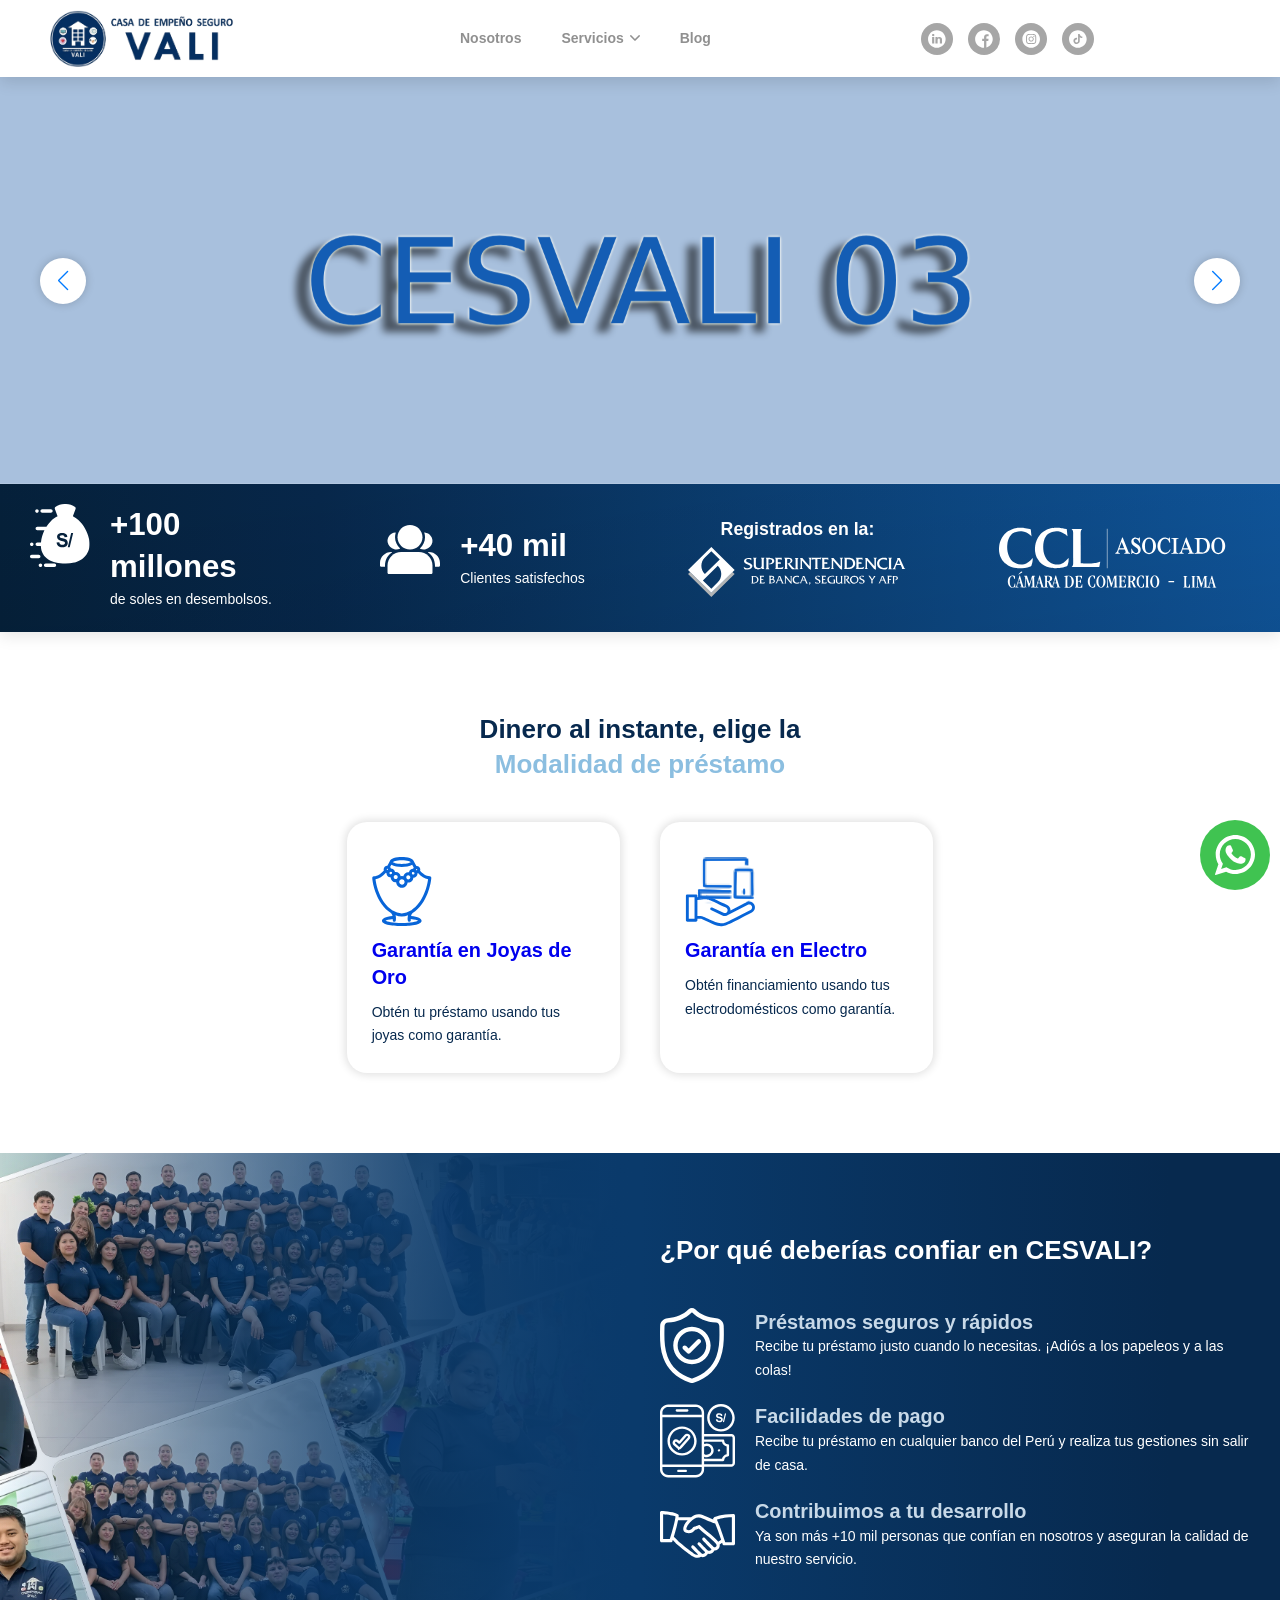
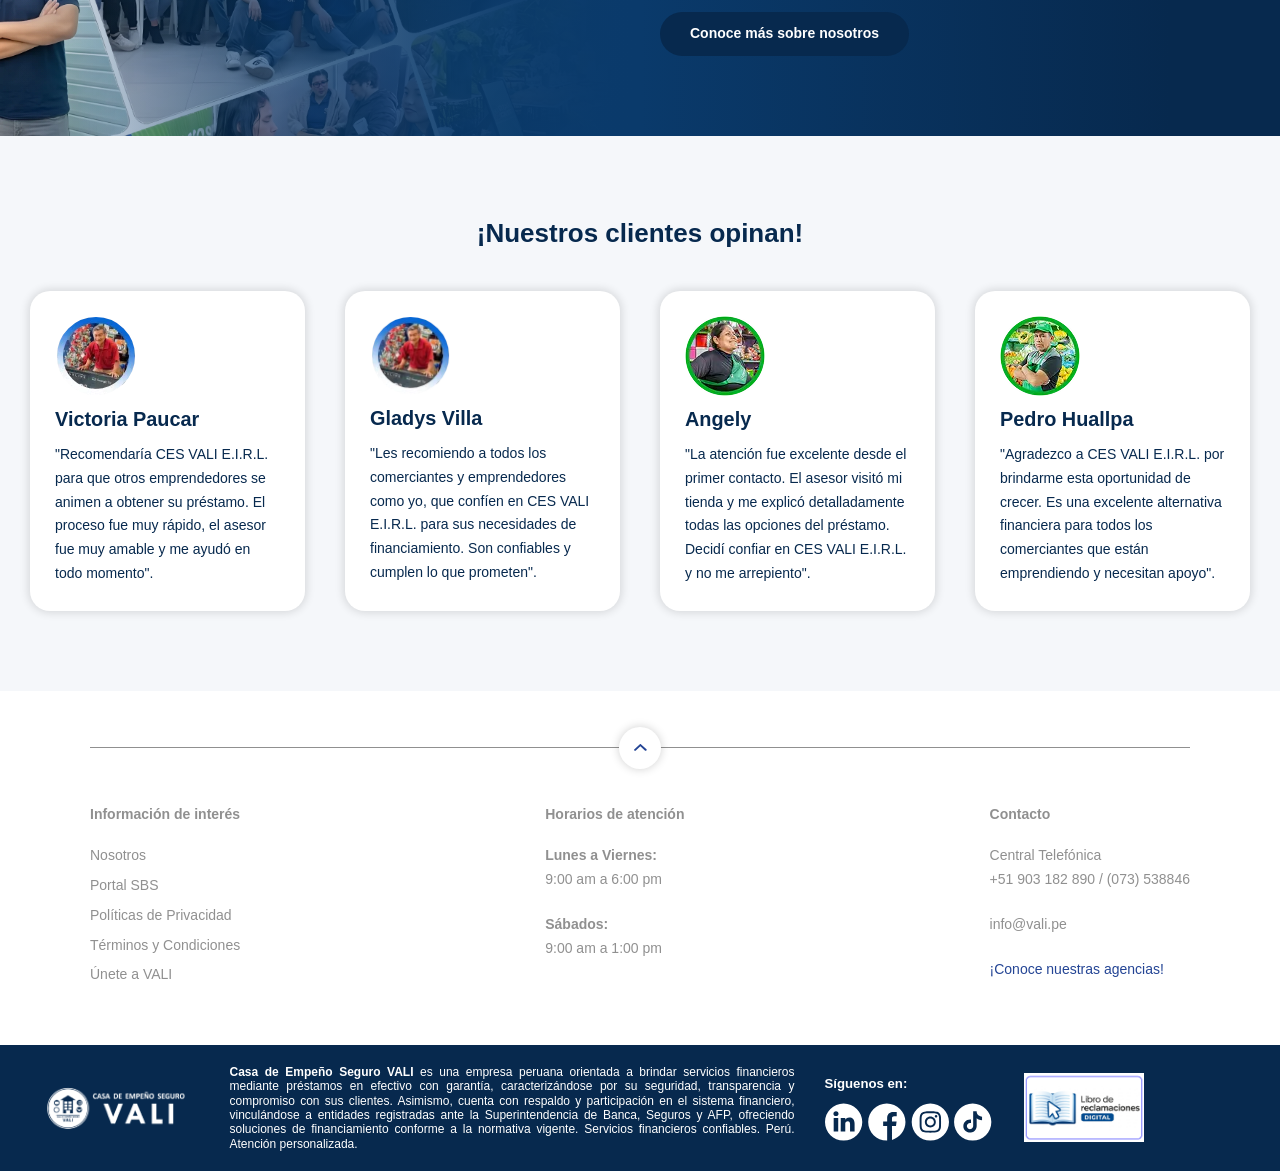
==== commit 0268f582: "jack" ====
--- a/index.html
+++ b/index.html
@@ -170,58 +170,47 @@
         </div>
 
 				<!-- Menú -->
-<nav id="menu-principal-container" class="menu-principal-class"><ul id="menu-menu" class="menu-principal"><li id="menu-item-7281" class="menu-item menu-item-type-post_type menu-item-object-page menu-item-7281 depth-0" itemscope="" itemtype="https://schema.org/SiteNavigationElement"><a itemprop="url" href="./interfaces/pages/gestora_fondos/">Inversiones</a></li>
-<li id="menu-item-7146" class="menu-item menu-item-type-custom menu-item-object-custom menu-item-has-children menu-item-7146 depth-0 has-children" itemscope="" itemtype="https://schema.org/SiteNavigationElement"><a itemprop="url" href="https://chapacash.com.pe/#">Productos</a>
+<nav id="menu-principal-container" class="menu-principal-class"><ul id="menu-menu" class="menu-principal"><li id="menu-item-7145" class="menu-item menu-item-type-post_type menu-item-object-page menu-item-7145 depth-0" itemscope="" itemtype="https://schema.org/SiteNavigationElement"><a itemprop="url" href="./interfaces/pages/nosotros/">Nosotros</a></li>
+<li id="menu-item-7146" class="menu-item menu-item-type-custom menu-item-object-custom menu-item-has-children menu-item-7146 depth-0 has-children" itemscope="" itemtype="https://schema.org/SiteNavigationElement"><a itemprop="url" href="https://chapacash.com.pe/#">Servicios</a>
 <ul itemscope="" itemtype="https://schema.org/SiteNavigationElement" class="sub-menu depth-1">
 	<li id="menu-item-7219" class="menu-item menu-item-type-custom menu-item-object-custom menu-item-has-children menu-item-7219 depth-1  has-children" itemscope="" itemtype="https://schema.org/SiteNavigationElement"><a itemprop="url" href="https://chapacash.com.pe/#"><figure><img src="./assets/icons/menu-prestamos.svg" alt="Préstamos" loading="lazy"></figure>Préstamos</a>
 	<ul itemscope="" itemtype="https://schema.org/SiteNavigationElement" class="sub-menu depth-2">
-		<li id="menu-item-7220" class="menu-item menu-item-type-post_type menu-item-object-page menu-item-7220 depth-2" itemscope="" itemtype="https://schema.org/SiteNavigationElement"><a itemprop="url" href="https://chapacash.com.pe/prestamo-para-tu-negocio/">Préstamo para tu negocio</a></li>
-		<li id="menu-item-7221" class="menu-item menu-item-type-post_type menu-item-object-page menu-item-7221 depth-2" itemscope="" itemtype="https://schema.org/SiteNavigationElement"><a itemprop="url" href="https://chapacash.com.pe/prestamo-con-garantia-de-joyas-de-oro/">Préstamo con garantía de joyas</a></li>
-		<li id="menu-item-7294" class="menu-item menu-item-type-post_type menu-item-object-page menu-item-7294 depth-2" itemscope="" itemtype="https://schema.org/SiteNavigationElement"><a itemprop="url" href="https://chapacash.com.pe/prestamo-personal/">Préstamo Al Toque | 100% online</a></li>
-		<li id="menu-item-7222" class="menu-item menu-item-type-post_type menu-item-object-page menu-item-7222 depth-2" itemscope="" itemtype="https://schema.org/SiteNavigationElement"><a itemprop="url" href="https://chapacash.com.pe/prestamo-con-garantia-hipotecaria/">Préstamo con garantía hipotecaria</a></li>
-	</ul>
-</li>
-	<li id="menu-item-7224" class="menu-item menu-item-type-custom menu-item-object-custom menu-item-has-children menu-item-7224 depth-1  has-children" itemscope="" itemtype="https://schema.org/SiteNavigationElement"><a itemprop="url" href="https://chapacash.com.pe/#"><figure><img src="./assets/icons/menu-factoring.svg" alt="Factoring" loading="lazy"></figure>Factoring</a>
-	<ul itemscope="" itemtype="https://schema.org/SiteNavigationElement" class="sub-menu depth-2">
-		<li id="menu-item-7225" class="menu-item menu-item-type-post_type menu-item-object-page menu-item-7225 depth-2" itemscope="" itemtype="https://schema.org/SiteNavigationElement"><a itemprop="url" href="https://chapacash.com.pe/facturas-negociables/">Facturas negociables</a></li>
-	</ul>
-</li>
-	<li id="menu-item-7226" class="menu-item menu-item-type-custom menu-item-object-custom menu-item-has-children menu-item-7226 depth-1  has-children" itemscope="" itemtype="https://schema.org/SiteNavigationElement"><a itemprop="url" href="https://chapacash.com.pe/#"><figure><img src="./assets/icons/menu-cambio.svg" alt="Tipo de cambio" loading="lazy"></figure>Tipo de cambio</a>
-	<ul itemscope="" itemtype="https://schema.org/SiteNavigationElement" class="sub-menu depth-2">
-		<li id="menu-item-7227" class="menu-item menu-item-type-custom menu-item-object-custom menu-item-7227 depth-2" itemscope="" itemtype="https://schema.org/SiteNavigationElement"><a itemprop="url" href="https://chapacambio.com/">Cambio de dólares</a></li>
+		<li id="menu-item-7221" class="menu-item menu-item-type-post_type menu-item-object-page menu-item-7221 depth-2" itemscope="" itemtype="https://schema.org/SiteNavigationElement"><a itemprop="url" href="./interfaces/prestamos/" itemprop="name">Garantía en Joyas de Oro</a></li>
+		<li id="menu-item-7220" class="menu-item menu-item-type-post_type menu-item-object-page menu-item-7220 depth-2" itemscope="" itemtype="https://schema.org/SiteNavigationElement"><a itemprop="url" href="./interfaces/prestamos/" itemprop="name">Garantía en Electro</a></li>
 	</ul>
 </li>
 </ul>
 </li>
-<li id="menu-item-7145" class="menu-item menu-item-type-post_type menu-item-object-page menu-item-7145 depth-0" itemscope="" itemtype="https://schema.org/SiteNavigationElement"><a itemprop="url" href="./interfaces/pages/nosotros/">Nosotros</a></li>
 <li id="menu-item-7144" class="menu-item menu-item-type-post_type menu-item-object-page menu-item-7144 depth-0" itemscope="" itemtype="https://schema.org/SiteNavigationElement"><a itemprop="url" href="./interfaces/pages/blog/">Blog</a></li>
-<li id="menu-item-7292" class="btn-login menu-item menu-item-type-custom menu-item-object-custom menu-item-7292 depth-0" itemscope="" itemtype="https://schema.org/SiteNavigationElement"><a itemprop="url" href="./interfaces/prestamos/" rel="noopener">Pide tu préstamo</a></li>
-</ul></nav>    </div>
+</ul></nav>
+<div class="header-socials">
+<ul class="header-socials-list">
+<li><a href="https://www.linkedin.com/company/cesvali" target="_blank" rel="noopener"><img src="./assets/icons/social-linkedin.svg" alt="LinkedIn" loading="lazy"></a></li>
+<li><a href="https://www.facebook.com/casadeempenovali" target="_blank" rel="noopener"><img src="./assets/icons/social-facebook.svg" alt="Facebook" loading="lazy"></a></li>
+<li><a href="https://www.instagram.com/casadeempenovali/" target="_blank" rel="noopener"><img src="./assets/icons/social-instagram.svg" alt="Instagram" loading="lazy"></a></li>
+<li><a href="https://www.tiktok.com/@ces.vali" target="_blank" rel="noopener"><img src="./assets/icons/social-tiktok.svg" alt="TikTok" loading="lazy"></a></li>
+</ul>
+</div>    </div>
 </header>
 <div id="hero-slider">
 	<div class="swiper swiper-initialized swiper-horizontal swiper-backface-hidden">
 		<div class="swiper-wrapper" id="swiper-wrapper-44475b46d9281853" aria-live="off" style="transition-duration: 0ms; transform: translate3d(-6112px, 0px, 0px); transition-delay: 0ms;">
-
-
-
-
-
 		<div class="swiper-slide hero-slide swiper-slide-next" style="width: 1528px;" role="group" aria-label="3 / 5" data-swiper-slide-index="2">
-				<a href="https://chapacash.com.pe/prestamo-con-garantia-de-joyas-de-oro/" target="">				<picture>
-<source media="(max-width:767px)" srcset="https://chapacash.com.pe/wp-content/uploads/2025/03/slider-movil02.webp">                    <img width="1920" height="610" src="./assets/sliders/slider02.webp" class="attachment-full size-full" alt="Préstamo seguro con garantía de joyas de oro. Obtenga efectivo al instante." title="slider03" decoding="async" srcset="https://chapacash.com.pe/wp-content/uploads/2025/03/slider02.webp 1920w, https://chapacash.com.pe/wp-content/uploads/2025/03/slider02-300x95.webp 300w, https://chapacash.com.pe/wp-content/uploads/2025/03/slider02-1024x325.webp 1024w, https://chapacash.com.pe/wp-content/uploads/2025/03/slider02-768x244.webp 768w, https://chapacash.com.pe/wp-content/uploads/2025/03/slider02-1536x488.webp 1536w" sizes="(max-width: 1920px) 100vw, 1920px">
-				</a>			</div><div class="swiper-slide hero-slide" style="width: 1528px;" role="group" aria-label="4 / 5" data-swiper-slide-index="3">
-				<a href="https://chapacash.com.pe/prestamo-con-garantia-hipotecaria/" target="">				<picture>
-<source media="(max-width:767px)" srcset="https://chapacash.com.pe/wp-content/uploads/2025/03/slider-movil03.webp">                    <img width="1920" height="610" src="./assets/sliders/slider03.webp" class="attachment-full size-full" alt="Préstamo con garantía hipotecaria. Dinero seguro con tu propiedad." title="slider05" decoding="async" srcset="https://chapacash.com.pe/wp-content/uploads/2025/03/slider03.webp 1920w, https://chapacash.com.pe/wp-content/uploads/2025/03/slider03-300x95.webp 300w, https://chapacash.com.pe/wp-content/uploads/2025/03/slider03-1024x325.webp 1024w, https://chapacash.com.pe/wp-content/uploads/2025/03/slider03-768x244.webp 768w, https://chapacash.com.pe/wp-content/uploads/2025/03/slider03-1536x488.webp 1536w" sizes="(max-width: 1920px) 100vw, 1920px">
-				</a>			</div><div class="swiper-slide hero-slide" role="group" aria-label="5 / 5" data-swiper-slide-index="4" style="width: 1528px;">
-				<a href="https://chapacash.com.pe/facturas-negociables/" target="">				<picture>
-<source media="(max-width:767px)" srcset="https://chapacash.com.pe/wp-content/uploads/2025/03/slider-movil04.webp">                    <img width="1920" height="610" src="./assets/sliders/slider04.webp" class="attachment-full size-full" alt="Factoring rápido y seguro con Chapa Cash. Negocia tus facturas sin complicaciones." title="slider06" decoding="async" srcset="https://chapacash.com.pe/wp-content/uploads/2025/03/slider04.webp 1920w, https://chapacash.com.pe/wp-content/uploads/2025/03/slider04-300x95.webp 300w, https://chapacash.com.pe/wp-content/uploads/2025/03/slider04-1024x325.webp 1024w, https://chapacash.com.pe/wp-content/uploads/2025/03/slider04-768x244.webp 768w, https://chapacash.com.pe/wp-content/uploads/2025/03/slider04-1536x488.webp 1536w" sizes="(max-width: 1920px) 100vw, 1920px">
-				</a>			</div><div class="swiper-slide hero-slide swiper-slide-prev" style="width: 1528px;" role="group" aria-label="1 / 5" data-swiper-slide-index="0">
-				<a href="https://chapacash.com.pe/prestamosrapidosonline/?utm_source=google&amp;utm_medium=organic&amp;utm_campaign=home_banner_carrusel_negocio" target="">				<picture>
-<source media="(max-width:767px)" srcset="https://chapacash.com.pe/wp-content/uploads/2025/03/slider-movil05.webp">                    <img width="1920" height="610" src="./assets/sliders/slider05.webp" class="attachment-full size-full" alt="Obtén tu préstamo para tu negocio con Chapa Cash, rápido y sin complicaciones." title="slider04" decoding="async" fetchpriority="high" srcset="https://chapacash.com.pe/wp-content/uploads/2025/03/slider05.webp 1920w, https://chapacash.com.pe/wp-content/uploads/2025/03/slider05-300x95.webp 300w, https://chapacash.com.pe/wp-content/uploads/2025/03/slider05-1024x325.webp 1024w, https://chapacash.com.pe/wp-content/uploads/2025/03/slider05-768x244.webp 768w, https://chapacash.com.pe/wp-content/uploads/2025/03/slider05-1536x488.webp 1536w" sizes="(max-width: 1920px) 100vw, 1920px">
-				</a>			</div><div class="swiper-slide hero-slide swiper-slide-active" style="width: 1528px;" role="group" aria-label="2 / 5" data-swiper-slide-index="1">
-				<a href="./interfaces/pages/gestora_fondos/" target="">				<picture>
-<source media="(max-width:767px)" srcset="https://chapacash.com.pe/wp-content/uploads/2025/03/800x976-slider-Chapa-Fondos.webp">                    <img width="1920" height="610" src="./assets/sliders/Slider-Chapa-Fondos.webp" class="attachment-full size-full" alt="Gestora de fondos confiable, asesoría para inversiones privadas seguras y efectivas." title="slider01" decoding="async" srcset="https://chapacash.com.pe/wp-content/uploads/2025/03/Slider-Chapa-Fondos.webp 1920w, https://chapacash.com.pe/wp-content/uploads/2025/03/Slider-Chapa-Fondos-300x95.webp 300w, https://chapacash.com.pe/wp-content/uploads/2025/03/Slider-Chapa-Fondos-1024x325.webp 1024w, https://chapacash.com.pe/wp-content/uploads/2025/03/Slider-Chapa-Fondos-768x244.webp 768w, https://chapacash.com.pe/wp-content/uploads/2025/03/Slider-Chapa-Fondos-1536x488.webp 1536w" sizes="(max-width: 1920px) 100vw, 1920px">
-				</a>			</div></div>
+				<picture>
+<source media="(max-width:767px)" srcset="./assets/sliders/slider02.webp">                    <img width="1920" height="610" src="./assets/sliders/slider02.webp" class="attachment-full size-full" alt="Préstamo seguro con garantía de joyas de oro. Obtenga efectivo al instante." title="slider03" decoding="async" srcset="./assets/sliders/slider02.webp 1920w, ./assets/sliders/slider02.webp 300w, ./assets/sliders/slider02.webp 1024w, ./assets/sliders/slider02.webp 768w, ./assets/sliders/slider02.webp 1536w" sizes="(max-width: 1920px) 100vw, 1920px">
+				</picture>			</div><div class="swiper-slide hero-slide" style="width: 1528px;" role="group" aria-label="4 / 5" data-swiper-slide-index="3">
+				<picture>
+<source media="(max-width:767px)" srcset="./assets/sliders/slider03.webp">                    <img width="1920" height="610" src="./assets/sliders/slider03.webp" class="attachment-full size-full" alt="Préstamo con garantía hipotecaria. Dinero seguro con tu propiedad." title="slider05" decoding="async" srcset="./assets/sliders/slider03.webp 1920w, ./assets/sliders/slider03.webp 300w, ./assets/sliders/slider03.webp 1024w, ./assets/sliders/slider03.webp 768w, ./assets/sliders/slider03.webp 1536w" sizes="(max-width: 1920px) 100vw, 1920px">
+				</picture>			</div><div class="swiper-slide hero-slide" role="group" aria-label="5 / 5" data-swiper-slide-index="4" style="width: 1528px;">
+				<picture>
+<source media="(max-width:767px)" srcset="./assets/sliders/slider04.webp">                    <img width="1920" height="610" src="./assets/sliders/slider04.webp" class="attachment-full size-full" alt="Factoring rápido y seguro con Chapa Cash. Negocia tus facturas sin complicaciones." title="slider06" decoding="async" srcset="./assets/sliders/slider04.webp 1920w, ./assets/sliders/slider04.webp 300w, ./assets/sliders/slider04.webp 1024w, ./assets/sliders/slider04.webp 768w, ./assets/sliders/slider04.webp 1536w" sizes="(max-width: 1920px) 100vw, 1920px">
+				</picture>			</div><div class="swiper-slide hero-slide swiper-slide-prev" style="width: 1528px;" role="group" aria-label="1 / 5" data-swiper-slide-index="0">
+				<picture>
+<source media="(max-width:767px)" srcset="./assets/sliders/slider05.webp">                    <img width="1920" height="610" src="./assets/sliders/slider05.webp" class="attachment-full size-full" alt="Obtén tu préstamo para tu negocio con Chapa Cash, rápido y sin complicaciones." title="slider04" decoding="async" fetchpriority="high" srcset="./assets/sliders/slider05.webp 1920w, ./assets/sliders/slider05.webp 300w, ./assets/sliders/slider05.webp 1024w, ./assets/sliders/slider05.webp 768w, ./assets/sliders/slider05.webp 1536w" sizes="(max-width: 1920px) 100vw, 1920px">
+				</picture>			</div><div class="swiper-slide hero-slide swiper-slide-active" style="width: 1528px;" role="group" aria-label="2 / 5" data-swiper-slide-index="1">
+				<picture>
+<source media="(max-width:767px)" srcset="./assets/sliders/Slider-Chapa-Fondos.webp">                    <img width="1920" height="610" src="./assets/sliders/Slider-Chapa-Fondos.webp" class="attachment-full size-full" alt="Gestora de fondos confiable, asesoría para inversiones privadas seguras y efectivas." title="slider01" decoding="async" srcset="./assets/sliders/Slider-Chapa-Fondos.webp 1920w, ./assets/sliders/Slider-Chapa-Fondos.webp 300w, ./assets/sliders/Slider-Chapa-Fondos.webp 1024w, ./assets/sliders/Slider-Chapa-Fondos.webp 768w, ./assets/sliders/Slider-Chapa-Fondos.webp 1536w" sizes="(max-width: 1920px) 100vw, 1920px">
+				</picture>			</div></div>
 		<div class="swiper-buttons">
 			<a href="https://chapacash.com.pe/#" class="swiper-button-prev" tabindex="0" role="button" aria-label="Previous slide" aria-controls="swiper-wrapper-44475b46d9281853"></a>
 			<a href="https://chapacash.com.pe/#" class="swiper-button-next" tabindex="0" role="button" aria-label="Next slide" aria-controls="swiper-wrapper-44475b46d9281853"></a>
@@ -259,38 +248,18 @@
 
 <section id="products" class="section">
 	<div class="container">
-		<h2 class="section-title">¡Tenemos el producto ideal para ti!</h2>
+		<h2 class="section-title">Dinero al instante, elige la<br><span style="color: #8BBEE0;">Modalidad de préstamo</span></h2>
 
 			<div class="cols-3 s-cols-2 xs-cols-2">
 				<article class="product">
-					<figure><img src="./assets/icons/producto-altoque.svg" class="attachment-full size-full" alt="" title="producto-altoque" decoding="async"></figure>
-					<h3>Préstamo Al Toque</h3>
-					<div class="s-hidden xs-hidden">Recibe dinero rápido, sin tanto trámite.</div>
+					<a href="interfaces/prestamos/" target=""></a>					<figure><img src="./assets/icons/producto-joyas.svg" class="attachment-full size-full" alt="" title="producto-joyas" decoding="async"></figure>
+					<h3><a href="interfaces/prestamos/" target="">Garantía en Joyas de Oro</a></h3>
+					<div class="s-hidden xs-hidden">Obtén tu préstamo usando tus joyas como garantía.</div>
 				</article>
 				<article class="product">
-					<figure><img src="./assets/icons/producto-joyas.svg" class="attachment-full size-full" alt="" title="producto-joyas" decoding="async"></figure>
-					<h3>Préstamo con Garantía de Joyas</h3>
-					<div class="s-hidden xs-hidden">Obtén tu préstamo usando tus joyas como garantía.</div>
-				</article>
-				<article class="product">
-					<figure><img src="./assets/icons/producto-hipotecario.svg" class="attachment-full size-full" alt="" title="producto-hipotecario" decoding="async"></figure>
-					<h3>Préstamo con Garantía Hipotecaria</h3>
-					<div class="s-hidden xs-hidden">Obtén financiamiento usando tu propiedad como garantía.</div>
-				</article>
-				<article class="product">
-					<figure><img src="./assets/icons/producto-negocio.svg" class="attachment-full size-full" alt="" title="producto-negocio" decoding="async"></figure>
-					<h3>Préstamo Negocio</h3>
-					<div class="s-hidden xs-hidden">Impulsa tu negocio con un préstamo diseñado para emprendedores.</div>
-				</article>
-				<article class="product">
-					<figure><img src="./assets/icons/producto-chapacambio.svg" class="attachment-full size-full" alt="" title="producto-chapacambio" decoding="async"></figure>
-					<h3>Chapa Cambio</h3>
-					<div class="s-hidden xs-hidden">Cambia dólares y soles de manera simple, rápida y segura.</div>
-				</article>
-				<article class="product">
-					<figure><img src="./assets/icons/producto-factoring.svg" class="attachment-full size-full" alt="" title="producto-factoring" decoding="async"></figure>
-					<h3>Chapa Factoring</h3>
-					<div class="s-hidden xs-hidden">Convierte tus facturas en liquidez inmediata para tu negocio.</div>
+					<a href="interfaces/prestamos/" target=""></a>					<figure><img src="./assets/icons/producto-hipotecario.svg" class="attachment-full size-full" alt="" title="producto-hipotecario" decoding="async"></figure>
+					<h3><a href="interfaces/prestamos/" target="">Garantía en Electro</a></h3>
+					<div class="s-hidden xs-hidden">Obtén financiamiento usando tus electrodomésticos como garantía.</div>
 				</article>
 			</div>
 		</div>
@@ -304,7 +273,7 @@
 	<div class="container cols-2 s-cols xs-cols">
 		<div class="trust-blank s-hidden xs-hidden"></div>
 		<div class="trust-content">
-			<h2 class="section-title">¿Por qué deberías confiar en Chapa Cash?</h2>
+			<h2 class="section-title">¿Por qué deberías confiar en CESVALI?</h2>
 			<div class="trust-list">
 				<div class="trust-item">
 					<figure><img src="./assets/icons/pq-elegirnos01.svg" class="attachment-full size-full" alt="" title="pq-elegirnos01" decoding="async"></figure>
@@ -453,27 +422,6 @@
     background-repeat: no-repeat;
 }
 
-	.floating-register-now {
-    position: fixed;
-    bottom: 25px;
-    right: 100px;
-    display: inline-block;
-    line-height: 0;
-}
-
-a.floating-whatsapp {
-    position: fixed;
-    bottom: 10px;
-    right: 10px;
-    display: inline-block;
-    line-height: 0;
-    height: 70px;
-    width: 70px;
-    padding: 15px;
-    background-color: #40c351;
-    border-radius: 50%;
-}
-
 @media only screen and (min-width: 768px) {
 
 		.popup-imagenes img {
--- a/css/global/style.css
+++ b/css/global/style.css
@@ -427,8 +427,53 @@
 #header > .container {
     display: flex;
     flex-direction: row;
-    justify-content: space-between;
+    justify-content: flex-start;
     align-items: center;
+    gap: 200px;
+}
+
+.header-socials {
+    display: flex;
+    align-items: center;
+}
+
+.header-socials-list {
+    list-style: none;
+    display: flex;
+    align-items: center;
+    gap: 15px;
+    margin: 0;
+    padding: 0;
+}
+
+.header-socials-list li {
+    display: flex;
+    align-items: center;
+}
+
+.header-socials-list a {
+    display: flex;
+    align-items: center;
+    justify-content: center;
+    width: 32px;
+    height: 32px;
+    border-radius: 50%;
+    background-color: #909090;
+    transition: all 0.3s ease;
+    opacity: 0.8;
+}
+
+.header-socials-list a:hover {
+    opacity: 1;
+    transform: translateY(-2px);
+    background-color: #0E3463;
+}
+
+.header-socials-list img {
+    width: 18px;
+    height: 18px;
+    object-fit: contain;
+    filter: brightness(0) invert(1);
 }
 
 #header .rnz-menu-icon {
@@ -1324,3 +1369,63 @@
         display: none;
     }
 }
+
+/* WhatsApp Floating Button - Hover Effects */
+.flotantewsp {
+    position: fixed;
+    bottom: 10px;
+    right: 10px;
+    z-index: 1000;
+}
+
+.floating-register-now {
+    position: fixed;
+    bottom: 25px;
+    right: 100px;
+    display: inline-block;
+    line-height: 0;
+    opacity: 0;
+    visibility: hidden;
+    transform: translateX(20px);
+    transition: all 0.3s ease-in-out;
+    pointer-events: none;
+}
+
+.floating-whatsapp {
+    position: fixed;
+    bottom: 10px;
+    right: 10px;
+    display: inline-block;
+    line-height: 0;
+    height: 70px;
+    width: 70px;
+    padding: 15px;
+    background-color: #40c351;
+    border-radius: 50%;
+    z-index: 1001;
+    transition: transform 0.2s ease-in-out;
+}
+
+.floating-whatsapp:hover {
+    transform: scale(1.1);
+}
+
+/* Show text on hover */
+.floating-whatsapp:hover ~ .floating-register-now,
+.flotantewsp:hover .floating-register-now {
+    opacity: 1;
+    visibility: visible;
+    transform: translateX(0);
+    pointer-events: auto;
+}
+
+/* Fallback for older browsers */
+@media (prefers-reduced-motion: reduce) {
+    .floating-register-now {
+        transition: none;
+    }
+    
+    .floating-whatsapp {
+        transition: none;
+    }
+}
--- a/css/pages/home/template-home.css
+++ b/css/pages/home/template-home.css
@@ -89,6 +89,7 @@
 }
 .product {
     overflow: hidden;
+    cursor: pointer;
 }
 .product > * {
     z-index: 1;
@@ -117,6 +118,26 @@
     --content-width: 900px;
 }
 
+/* Estilos personalizados para centrar y separar tarjetas */
+#products .cols-3.s-cols-2.xs-cols-2 {
+    justify-content: center;
+    gap: 40px;
+}
+
+/* Para dispositivos móviles */
+@media screen and (max-width: 768px) {
+    #products .cols-3.s-cols-2.xs-cols-2 {
+        gap: 30px;
+    }
+}
+
+/* Para pantallas muy pequeñas */
+@media screen and (max-width: 480px) {
+    #products .cols-3.s-cols-2.xs-cols-2 {
+        gap: 20px;
+    }
+}
+
 #trust {
     background: linear-gradient(
         90deg,
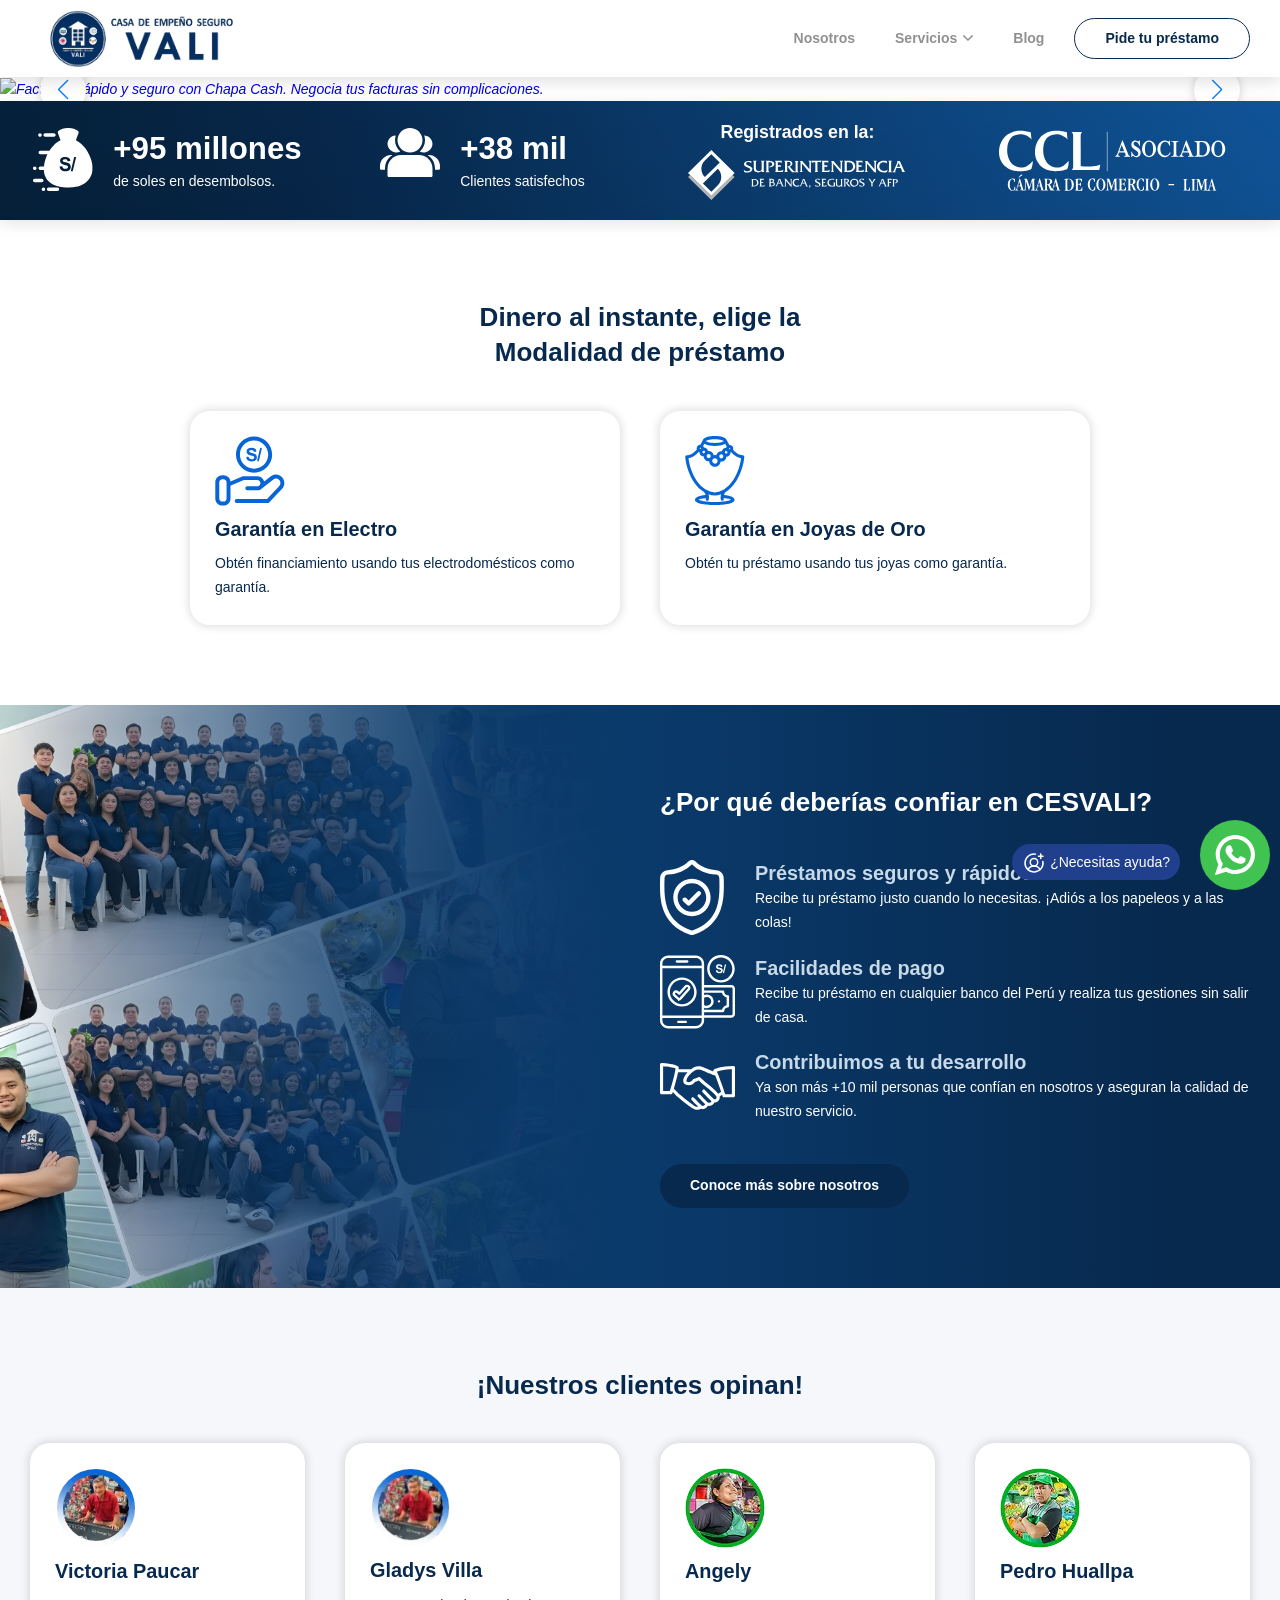
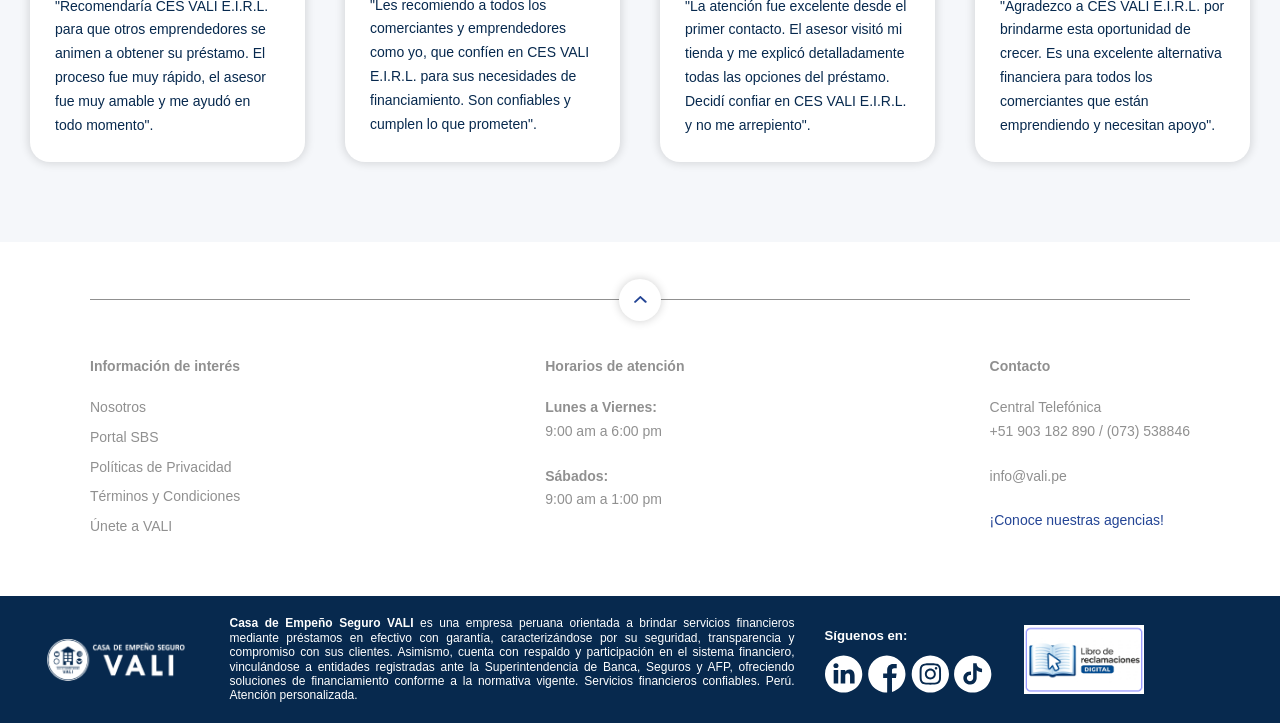
==== commit 41106c2c: "jibek" ====
--- a/index.html
+++ b/index.html
@@ -175,42 +175,40 @@
 <ul itemscope="" itemtype="https://schema.org/SiteNavigationElement" class="sub-menu depth-1">
 	<li id="menu-item-7219" class="menu-item menu-item-type-custom menu-item-object-custom menu-item-has-children menu-item-7219 depth-1  has-children" itemscope="" itemtype="https://schema.org/SiteNavigationElement"><a itemprop="url" href="https://chapacash.com.pe/#"><figure><img src="./assets/icons/menu-prestamos.svg" alt="Préstamos" loading="lazy"></figure>Préstamos</a>
 	<ul itemscope="" itemtype="https://schema.org/SiteNavigationElement" class="sub-menu depth-2">
-		<li id="menu-item-7221" class="menu-item menu-item-type-post_type menu-item-object-page menu-item-7221 depth-2" itemscope="" itemtype="https://schema.org/SiteNavigationElement"><a itemprop="url" href="./interfaces/prestamos/" itemprop="name">Garantía en Joyas de Oro</a></li>
-		<li id="menu-item-7220" class="menu-item menu-item-type-post_type menu-item-object-page menu-item-7220 depth-2" itemscope="" itemtype="https://schema.org/SiteNavigationElement"><a itemprop="url" href="./interfaces/prestamos/" itemprop="name">Garantía en Electro</a></li>
+		<li id="menu-item-joyas" class="menu-item menu-item-type-custom menu-item-object-custom menu-item-joyas depth-2" itemscope="" itemtype="https://schema.org/SiteNavigationElement"><a itemprop="url" href="./interfaces/prestamos/">Garantía en Joyas de Oro</a></li>
+		<li id="menu-item-electro" class="menu-item menu-item-type-custom menu-item-object-custom menu-item-electro depth-2" itemscope="" itemtype="https://schema.org/SiteNavigationElement"><a itemprop="url" href="./interfaces/prestamos/">Garantía en Electro</a></li>
 	</ul>
 </li>
-</ul>
+	</ul>
 </li>
 <li id="menu-item-7144" class="menu-item menu-item-type-post_type menu-item-object-page menu-item-7144 depth-0" itemscope="" itemtype="https://schema.org/SiteNavigationElement"><a itemprop="url" href="./interfaces/pages/blog/">Blog</a></li>
-</ul></nav>
-<div class="header-socials">
-<ul class="header-socials-list">
-<li><a href="https://www.linkedin.com/company/cesvali" target="_blank" rel="noopener"><img src="./assets/icons/social-linkedin.svg" alt="LinkedIn" loading="lazy"></a></li>
-<li><a href="https://www.facebook.com/casadeempenovali" target="_blank" rel="noopener"><img src="./assets/icons/social-facebook.svg" alt="Facebook" loading="lazy"></a></li>
-<li><a href="https://www.instagram.com/casadeempenovali/" target="_blank" rel="noopener"><img src="./assets/icons/social-instagram.svg" alt="Instagram" loading="lazy"></a></li>
-<li><a href="https://www.tiktok.com/@ces.vali" target="_blank" rel="noopener"><img src="./assets/icons/social-tiktok.svg" alt="TikTok" loading="lazy"></a></li>
-</ul>
-</div>    </div>
+<li id="menu-item-7292" class="btn-login menu-item menu-item-type-custom menu-item-object-custom menu-item-7292 depth-0" itemscope="" itemtype="https://schema.org/SiteNavigationElement"><a itemprop="url" href="./interfaces/prestamos/" rel="noopener">Pide tu préstamo</a></li>
+</ul></nav>    </div>
 </header>
 <div id="hero-slider">
 	<div class="swiper swiper-initialized swiper-horizontal swiper-backface-hidden">
 		<div class="swiper-wrapper" id="swiper-wrapper-44475b46d9281853" aria-live="off" style="transition-duration: 0ms; transform: translate3d(-6112px, 0px, 0px); transition-delay: 0ms;">
+
+
+
+
+
 		<div class="swiper-slide hero-slide swiper-slide-next" style="width: 1528px;" role="group" aria-label="3 / 5" data-swiper-slide-index="2">
-				<picture>
-<source media="(max-width:767px)" srcset="./assets/sliders/slider02.webp">                    <img width="1920" height="610" src="./assets/sliders/slider02.webp" class="attachment-full size-full" alt="Préstamo seguro con garantía de joyas de oro. Obtenga efectivo al instante." title="slider03" decoding="async" srcset="./assets/sliders/slider02.webp 1920w, ./assets/sliders/slider02.webp 300w, ./assets/sliders/slider02.webp 1024w, ./assets/sliders/slider02.webp 768w, ./assets/sliders/slider02.webp 1536w" sizes="(max-width: 1920px) 100vw, 1920px">
-				</picture>			</div><div class="swiper-slide hero-slide" style="width: 1528px;" role="group" aria-label="4 / 5" data-swiper-slide-index="3">
-				<picture>
-<source media="(max-width:767px)" srcset="./assets/sliders/slider03.webp">                    <img width="1920" height="610" src="./assets/sliders/slider03.webp" class="attachment-full size-full" alt="Préstamo con garantía hipotecaria. Dinero seguro con tu propiedad." title="slider05" decoding="async" srcset="./assets/sliders/slider03.webp 1920w, ./assets/sliders/slider03.webp 300w, ./assets/sliders/slider03.webp 1024w, ./assets/sliders/slider03.webp 768w, ./assets/sliders/slider03.webp 1536w" sizes="(max-width: 1920px) 100vw, 1920px">
-				</picture>			</div><div class="swiper-slide hero-slide" role="group" aria-label="5 / 5" data-swiper-slide-index="4" style="width: 1528px;">
-				<picture>
-<source media="(max-width:767px)" srcset="./assets/sliders/slider04.webp">                    <img width="1920" height="610" src="./assets/sliders/slider04.webp" class="attachment-full size-full" alt="Factoring rápido y seguro con Chapa Cash. Negocia tus facturas sin complicaciones." title="slider06" decoding="async" srcset="./assets/sliders/slider04.webp 1920w, ./assets/sliders/slider04.webp 300w, ./assets/sliders/slider04.webp 1024w, ./assets/sliders/slider04.webp 768w, ./assets/sliders/slider04.webp 1536w" sizes="(max-width: 1920px) 100vw, 1920px">
-				</picture>			</div><div class="swiper-slide hero-slide swiper-slide-prev" style="width: 1528px;" role="group" aria-label="1 / 5" data-swiper-slide-index="0">
-				<picture>
-<source media="(max-width:767px)" srcset="./assets/sliders/slider05.webp">                    <img width="1920" height="610" src="./assets/sliders/slider05.webp" class="attachment-full size-full" alt="Obtén tu préstamo para tu negocio con Chapa Cash, rápido y sin complicaciones." title="slider04" decoding="async" fetchpriority="high" srcset="./assets/sliders/slider05.webp 1920w, ./assets/sliders/slider05.webp 300w, ./assets/sliders/slider05.webp 1024w, ./assets/sliders/slider05.webp 768w, ./assets/sliders/slider05.webp 1536w" sizes="(max-width: 1920px) 100vw, 1920px">
-				</picture>			</div><div class="swiper-slide hero-slide swiper-slide-active" style="width: 1528px;" role="group" aria-label="2 / 5" data-swiper-slide-index="1">
-				<picture>
-<source media="(max-width:767px)" srcset="./assets/sliders/Slider-Chapa-Fondos.webp">                    <img width="1920" height="610" src="./assets/sliders/Slider-Chapa-Fondos.webp" class="attachment-full size-full" alt="Gestora de fondos confiable, asesoría para inversiones privadas seguras y efectivas." title="slider01" decoding="async" srcset="./assets/sliders/Slider-Chapa-Fondos.webp 1920w, ./assets/sliders/Slider-Chapa-Fondos.webp 300w, ./assets/sliders/Slider-Chapa-Fondos.webp 1024w, ./assets/sliders/Slider-Chapa-Fondos.webp 768w, ./assets/sliders/Slider-Chapa-Fondos.webp 1536w" sizes="(max-width: 1920px) 100vw, 1920px">
-				</picture>			</div></div>
+				<a href="#" target="">				<picture>
+<source media="(max-width:767px)" srcset="https://chapacash.com.pe/wp-content/uploads/2025/03/slider-movil02.webp">                    <img width="1920" height="610" src="./assets/sliders/slider02.webp" class="attachment-full size-full" alt="Préstamo seguro con garantía de joyas de oro. Obtenga efectivo al instante." title="slider03" decoding="async" srcset="https://chapacash.com.pe/wp-content/uploads/2025/03/slider02.webp 1920w, https://chapacash.com.pe/wp-content/uploads/2025/03/slider02-300x95.webp 300w, https://chapacash.com.pe/wp-content/uploads/2025/03/slider02-1024x325.webp 1024w, https://chapacash.com.pe/wp-content/uploads/2025/03/slider02-768x244.webp 768w, https://chapacash.com.pe/wp-content/uploads/2025/03/slider02-1536x488.webp 1536w" sizes="(max-width: 1920px) 100vw, 1920px">
+				</a>			</div><div class="swiper-slide hero-slide" style="width: 1528px;" role="group" aria-label="4 / 5" data-swiper-slide-index="3">
+				<a href="#" target="">				<picture>
+<source media="(max-width:767px)" srcset="https://chapacash.com.pe/wp-content/uploads/2025/03/slider-movil03.webp">                    <img width="1920" height="610" src="./assets/sliders/slider03.webp" class="attachment-full size-full" alt="Préstamo con garantía hipotecaria. Dinero seguro con tu propiedad." title="slider05" decoding="async" srcset="https://chapacash.com.pe/wp-content/uploads/2025/03/slider03.webp 1920w, https://chapacash.com.pe/wp-content/uploads/2025/03/slider03-300x95.webp 300w, https://chapacash.com.pe/wp-content/uploads/2025/03/slider03-1024x325.webp 1024w, https://chapacash.com.pe/wp-content/uploads/2025/03/slider03-768x244.webp 768w, https://chapacash.com.pe/wp-content/uploads/2025/03/slider03-1536x488.webp 1536w" sizes="(max-width: 1920px) 100vw, 1920px">
+				</a>			</div><div class="swiper-slide hero-slide" role="group" aria-label="5 / 5" data-swiper-slide-index="4" style="width: 1528px;">
+				<a href="#" target="">				<picture>
+<source media="(max-width:767px)" srcset="https://chapacash.com.pe/wp-content/uploads/2025/03/slider-movil04.webp">                    <img width="1920" height="610" src="./assets/sliders/slider04.webp" class="attachment-full size-full" alt="Factoring rápido y seguro con Chapa Cash. Negocia tus facturas sin complicaciones." title="slider06" decoding="async" srcset="https://chapacash.com.pe/wp-content/uploads/2025/03/slider04.webp 1920w, https://chapacash.com.pe/wp-content/uploads/2025/03/slider04-300x95.webp 300w, https://chapacash.com.pe/wp-content/uploads/2025/03/slider04-1024x325.webp 1024w, https://chapacash.com.pe/wp-content/uploads/2025/03/slider04-768x244.webp 768w, https://chapacash.com.pe/wp-content/uploads/2025/03/slider04-1536x488.webp 1536w" sizes="(max-width: 1920px) 100vw, 1920px">
+				</a>			</div><div class="swiper-slide hero-slide swiper-slide-prev" style="width: 1528px;" role="group" aria-label="1 / 5" data-swiper-slide-index="0">
+				<a href="#" target="">				<picture>
+<source media="(max-width:767px)" srcset="https://chapacash.com.pe/wp-content/uploads/2025/03/slider-movil05.webp">                    <img width="1920" height="610" src="./assets/sliders/slider05.webp" class="attachment-full size-full" alt="Obtén tu préstamo para tu negocio con Chapa Cash, rápido y sin complicaciones." title="slider04" decoding="async" fetchpriority="high" srcset="https://chapacash.com.pe/wp-content/uploads/2025/03/slider05.webp 1920w, https://chapacash.com.pe/wp-content/uploads/2025/03/slider05-300x95.webp 300w, https://chapacash.com.pe/wp-content/uploads/2025/03/slider05-1024x325.webp 1024w, https://chapacash.com.pe/wp-content/uploads/2025/03/slider05-768x244.webp 768w, https://chapacash.com.pe/wp-content/uploads/2025/03/slider05-1536x488.webp 1536w" sizes="(max-width: 1920px) 100vw, 1920px">
+				</a>			</div><div class="swiper-slide hero-slide swiper-slide-active" style="width: 1528px;" role="group" aria-label="2 / 5" data-swiper-slide-index="1">
+				<a href="./interfaces/pages/gestora_fondos/" target="">				<picture>
+<source media="(max-width:767px)" srcset="https://chapacash.com.pe/wp-content/uploads/2025/03/800x976-slider-Chapa-Fondos.webp">                    <img width="1920" height="610" src="./assets/sliders/Slider-Chapa-Fondos.webp" class="attachment-full size-full" alt="Gestora de fondos confiable, asesoría para inversiones privadas seguras y efectivas." title="slider01" decoding="async" srcset="https://chapacash.com.pe/wp-content/uploads/2025/03/Slider-Chapa-Fondos.webp 1920w, https://chapacash.com.pe/wp-content/uploads/2025/03/Slider-Chapa-Fondos-300x95.webp 300w, https://chapacash.com.pe/wp-content/uploads/2025/03/Slider-Chapa-Fondos-1024x325.webp 1024w, https://chapacash.com.pe/wp-content/uploads/2025/03/Slider-Chapa-Fondos-768x244.webp 768w, https://chapacash.com.pe/wp-content/uploads/2025/03/Slider-Chapa-Fondos-1536x488.webp 1536w" sizes="(max-width: 1920px) 100vw, 1920px">
+				</a>			</div></div>
 		<div class="swiper-buttons">
 			<a href="https://chapacash.com.pe/#" class="swiper-button-prev" tabindex="0" role="button" aria-label="Previous slide" aria-controls="swiper-wrapper-44475b46d9281853"></a>
 			<a href="https://chapacash.com.pe/#" class="swiper-button-next" tabindex="0" role="button" aria-label="Next slide" aria-controls="swiper-wrapper-44475b46d9281853"></a>
@@ -248,18 +246,19 @@
 
 <section id="products" class="section">
 	<div class="container">
-		<h2 class="section-title">Dinero al instante, elige la<br><span style="color: #8BBEE0;">Modalidad de préstamo</span></h2>
-
-			<div class="cols-3 s-cols-2 xs-cols-2">
+		<h2 class="section-title">Dinero al instante, elige la<br>
+			Modalidad de préstamo</h2>
+
+			<div class="cols-2 s-cols-2 xs-cols-2">
 				<article class="product">
-					<a href="interfaces/prestamos/" target=""></a>					<figure><img src="./assets/icons/producto-joyas.svg" class="attachment-full size-full" alt="" title="producto-joyas" decoding="async"></figure>
-					<h3><a href="interfaces/prestamos/" target="">Garantía en Joyas de Oro</a></h3>
+					<figure><img src="./assets/icons/producto-altoque.svg" class="attachment-full size-full" alt="" title="producto-altoque" decoding="async"></figure>
+					<h3>Garantía en Electro</h3>
+					<div class="s-hidden xs-hidden">Obtén financiamiento usando tus electrodomésticos como garantía.</div>
+				</article>
+				<article class="product">
+					<figure><img src="./assets/icons/producto-joyas.svg" class="attachment-full size-full" alt="" title="producto-joyas" decoding="async"></figure>
+					<h3>Garantía en Joyas de Oro</h3>
 					<div class="s-hidden xs-hidden">Obtén tu préstamo usando tus joyas como garantía.</div>
-				</article>
-				<article class="product">
-					<a href="interfaces/prestamos/" target=""></a>					<figure><img src="./assets/icons/producto-hipotecario.svg" class="attachment-full size-full" alt="" title="producto-hipotecario" decoding="async"></figure>
-					<h3><a href="interfaces/prestamos/" target="">Garantía en Electro</a></h3>
-					<div class="s-hidden xs-hidden">Obtén financiamiento usando tus electrodomésticos como garantía.</div>
 				</article>
 			</div>
 		</div>
@@ -422,6 +421,27 @@
     background-repeat: no-repeat;
 }
 
+	.floating-register-now {
+    position: fixed;
+    bottom: 25px;
+    right: 100px;
+    display: inline-block;
+    line-height: 0;
+}
+
+a.floating-whatsapp {
+    position: fixed;
+    bottom: 10px;
+    right: 10px;
+    display: inline-block;
+    line-height: 0;
+    height: 70px;
+    width: 70px;
+    padding: 15px;
+    background-color: #40c351;
+    border-radius: 50%;
+}
+
 @media only screen and (min-width: 768px) {
 
 		.popup-imagenes img {
--- a/css/global/style.css
+++ b/css/global/style.css
@@ -427,53 +427,8 @@
 #header > .container {
     display: flex;
     flex-direction: row;
-    justify-content: flex-start;
+    justify-content: space-between;
     align-items: center;
-    gap: 200px;
-}
-
-.header-socials {
-    display: flex;
-    align-items: center;
-}
-
-.header-socials-list {
-    list-style: none;
-    display: flex;
-    align-items: center;
-    gap: 15px;
-    margin: 0;
-    padding: 0;
-}
-
-.header-socials-list li {
-    display: flex;
-    align-items: center;
-}
-
-.header-socials-list a {
-    display: flex;
-    align-items: center;
-    justify-content: center;
-    width: 32px;
-    height: 32px;
-    border-radius: 50%;
-    background-color: #909090;
-    transition: all 0.3s ease;
-    opacity: 0.8;
-}
-
-.header-socials-list a:hover {
-    opacity: 1;
-    transform: translateY(-2px);
-    background-color: #0E3463;
-}
-
-.header-socials-list img {
-    width: 18px;
-    height: 18px;
-    object-fit: contain;
-    filter: brightness(0) invert(1);
 }
 
 #header .rnz-menu-icon {
@@ -1369,63 +1324,3 @@
         display: none;
     }
 }
-
-/* WhatsApp Floating Button - Hover Effects */
-.flotantewsp {
-    position: fixed;
-    bottom: 10px;
-    right: 10px;
-    z-index: 1000;
-}
-
-.floating-register-now {
-    position: fixed;
-    bottom: 25px;
-    right: 100px;
-    display: inline-block;
-    line-height: 0;
-    opacity: 0;
-    visibility: hidden;
-    transform: translateX(20px);
-    transition: all 0.3s ease-in-out;
-    pointer-events: none;
-}
-
-.floating-whatsapp {
-    position: fixed;
-    bottom: 10px;
-    right: 10px;
-    display: inline-block;
-    line-height: 0;
-    height: 70px;
-    width: 70px;
-    padding: 15px;
-    background-color: #40c351;
-    border-radius: 50%;
-    z-index: 1001;
-    transition: transform 0.2s ease-in-out;
-}
-
-.floating-whatsapp:hover {
-    transform: scale(1.1);
-}
-
-/* Show text on hover */
-.floating-whatsapp:hover ~ .floating-register-now,
-.flotantewsp:hover .floating-register-now {
-    opacity: 1;
-    visibility: visible;
-    transform: translateX(0);
-    pointer-events: auto;
-}
-
-/* Fallback for older browsers */
-@media (prefers-reduced-motion: reduce) {
-    .floating-register-now {
-        transition: none;
-    }
-    
-    .floating-whatsapp {
-        transition: none;
-    }
-}
--- a/css/pages/home/template-home.css
+++ b/css/pages/home/template-home.css
@@ -89,7 +89,6 @@
 }
 .product {
     overflow: hidden;
-    cursor: pointer;
 }
 .product > * {
     z-index: 1;
@@ -118,26 +117,6 @@
     --content-width: 900px;
 }
 
-/* Estilos personalizados para centrar y separar tarjetas */
-#products .cols-3.s-cols-2.xs-cols-2 {
-    justify-content: center;
-    gap: 40px;
-}
-
-/* Para dispositivos móviles */
-@media screen and (max-width: 768px) {
-    #products .cols-3.s-cols-2.xs-cols-2 {
-        gap: 30px;
-    }
-}
-
-/* Para pantallas muy pequeñas */
-@media screen and (max-width: 480px) {
-    #products .cols-3.s-cols-2.xs-cols-2 {
-        gap: 20px;
-    }
-}
-
 #trust {
     background: linear-gradient(
         90deg,
